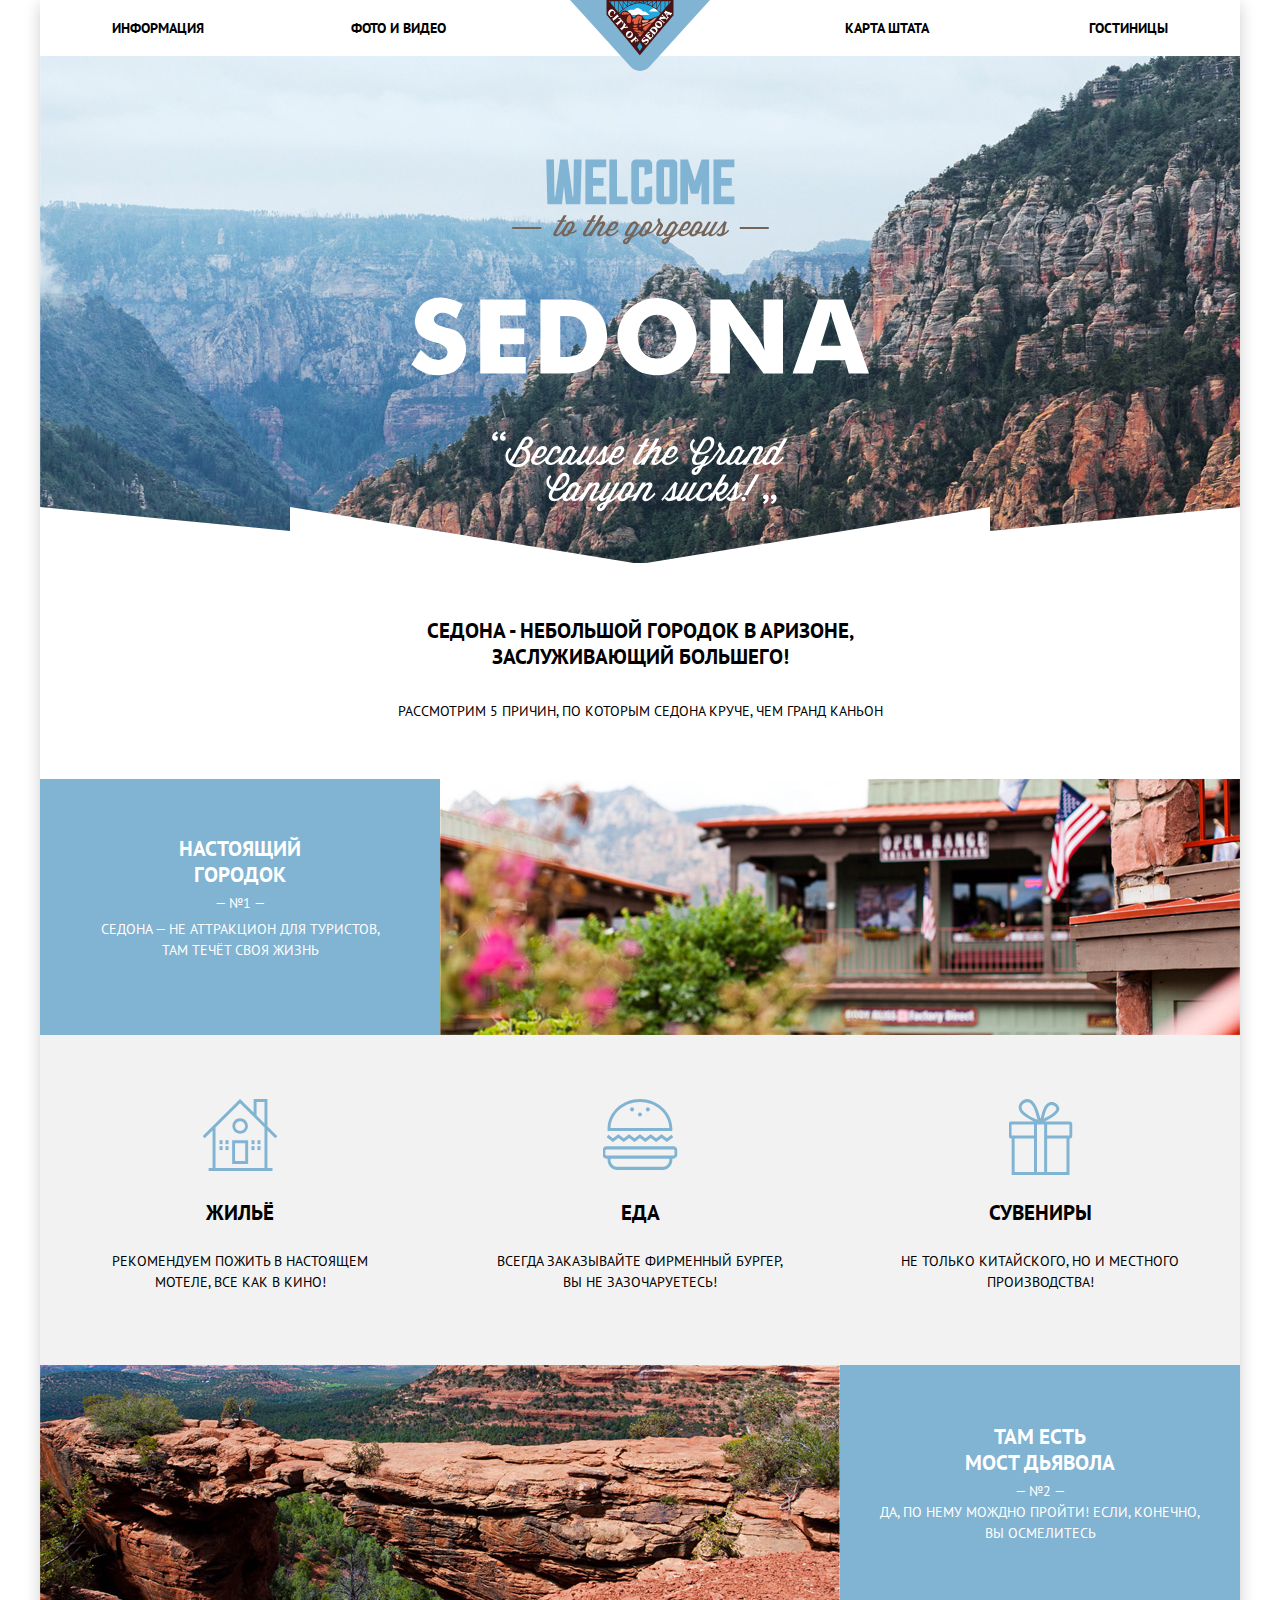
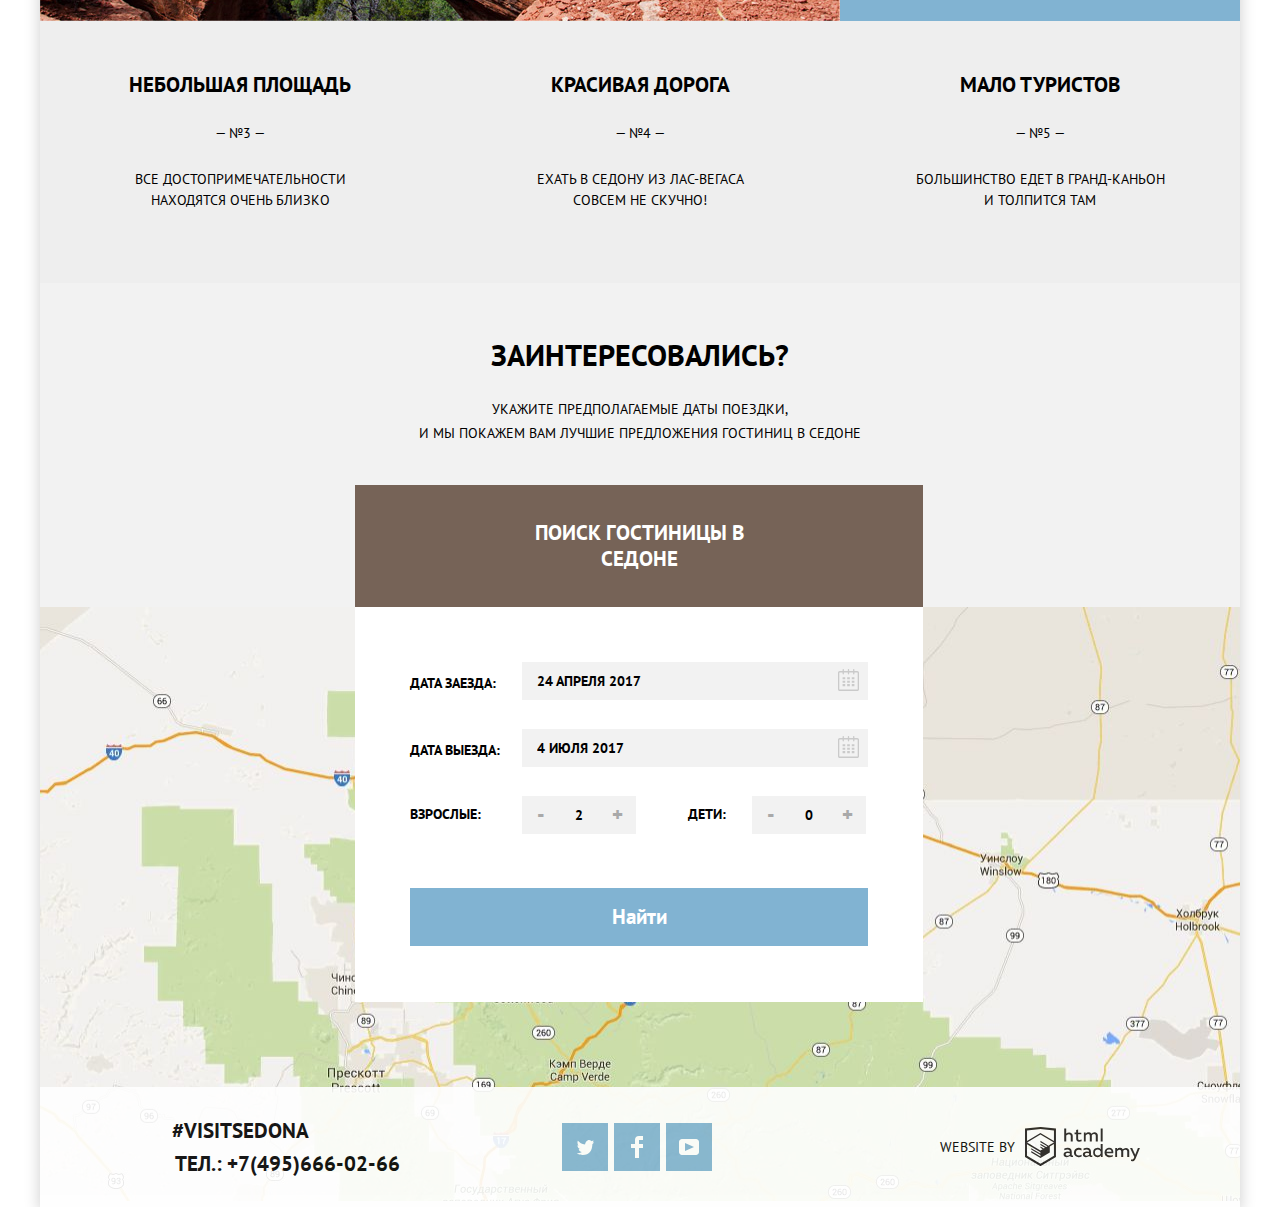
==== index.html @ adfe9fe2 "Личный проект: продолжаем оформление декоративных элементов" ====
<!DOCTYPE html>
<html lang="ru">

<head>
  <meta charset="utf-8">
  <title>HTML Academy: Седона</title>
  <link href="https://fonts.googleapis.com/css?family=PT+Sans:400,700&display=swap&subset=cyrillic" rel="stylesheet">
  <link href="css/normalize.css" rel="stylesheet">
  <link href="css/style.css" rel="stylesheet">
</head>

<body>
  <div class="container">
    <header class="main-header">
      <nav class="navigation">
        <ul class="menu">
          <li class="information"><a href="#">Информация</a></li>
          <li class="photo"><a href="#">Фото и видео</a></li>
          <li class="map left"><a href="#">Карта штата</a></li>
          <li class="hotel"><a href="catalog.html">Гостиницы</a></li>
        </ul>
      </nav>
      <a href="#"><img class="logo" src="img/logo.svg" width="140" height="71" alt="Логотип Седона">
      </a>
    </header>
    <main>
      <h1 class="visually-hidden">Бронирование жилья в Седоне</h1>
      <div class="intro">
        <img src="img/welcome.svg" width="459" height="353" alt="Welcome to Sedona">
      </div>
      <section>
        <div class="intro-text">
          <h2>Седона - небольшой городок в Аризоне, заслуживающий большего!</h2>
          <p>Рассмотрим 5 причин, по которым Седона круче, чем Гранд Каньон</p>
        </div>
        <ul class="feature">
          <li class="feature-item">
            <div class="feature-item-flex">
              <div class="advantage">
                <h3>Настоящий<br> городок</h3>

                <p>— №1 —</p>

                <p>Седона — не аттракцион для туристов, там течёт своя жизнь</p>
              </div>
              <img src="img/feature-motel.jpg" width="800" height="256" alt="Мотель в Седоне">
            </div>
            <ul class="feature">
              <li class="feature-item feature-item-housing align">
                <h3 class="housing">Жильё</h3>

                <p>Рекомендуем пожить в настоящем мотеле, все как в кино!</p>
              </li>
              <li class="feature-item feature-item-food align">
                <h3 class="food">Еда</h3>

                <p>Всегда заказывайте фирменный бургер, вы не зазочаруетесь!</p>
              </li>
              <li class="feature-item feature-item-gift align">
                <h3 class="gift">Сувениры</h3>

                <p>Не только китайского, но и местного производства!</p>
              </li>
            </ul>
          </li>
          <li class="feature-item">
            <div class="feature-item-flex">
              <img src="img/feature-bridge.jpg" width="800" height="256" alt="Мост дьявола">
              <div class="advantage">
                <h3>Там есть<br> мост дьявола</h3>

                <p>— №2 —</p>

                <p class="advantage-position">Да, по нему мождно пройти! Если, конечно, вы осмелитесь</p>
              </div>
            </div>
          </li>
          <li class="feature-item color">
            <h3>Небольшая площадь</h3>

            <p> — №3 —</p>

            <p>Все достопримечательности находятся очень близко</p>
          </li>
          <li class="feature-item color">
            <h3>Красивая дорога</h3>

            <p> — №4 —</p>

            <p>Ехать в Седону из Лас-Вегаса совсем не скучно!</p>
          </li>
          <li class="feature-item color">
            <h3>Мало туристов</h3>

            <p> — №5 —</p>

            <p>Большинство едет в Гранд-Каньон и толпится там</p>
          </li>
        </ul>
      </section>
      <section class="search">
        <h2 class="search-title">Заинтересовались?</h2>
        <p class="search-text">Укажите предполагаемые даты поездки,<br>
          и мы покажем вам лучшие предложения гостиниц в Седоне</p>
        <a class="search-button" href="#">Поиск гостиницы в Седоне</a>
        <form class="search-form" action="#" method="get">
          <p class="search-date">
            <label for="search-date-in">Дата заезда:</label>
            <input type="text" name="date-in" id="search-date-in" value="24 апреля 2017">
            <button class="calendar" type="button">
              <svg xmlns="http://www.w3.org/2000/svg" width="21" height="22" viewBox="0 0 21 22">
                <path
                  d="M19.251 2.025h-2.845V.648c0-.381-.294-.689-.656-.689-.363 0-.656.308-.656.689v1.377h-3.938V.648c0-.381-.294-.689-.655-.689-.363 0-.657.308-.657.689v1.377H5.906V.648c0-.381-.294-.689-.656-.689-.363 0-.657.308-.657.689v1.377H1.75C.784 2.025 0 2.847 0 3.862v16.302C0 21.179.784 22 1.75 22h17.501c.966 0 1.749-.821 1.749-1.836V3.862c0-1.015-.783-1.837-1.749-1.837zm.437 18.139a.448.448 0 0 1-.437.459H1.75a.45.45 0 0 1-.438-.459V3.862a.45.45 0 0 1 .438-.459h2.844v1.378c0 .381.294.689.657.689.362 0 .656-.308.656-.689V3.403h3.938v1.378c0 .381.294.689.657.689.361 0 .655-.308.655-.689V3.403h3.938v1.378c0 .381.293.689.656.689.362 0 .656-.308.656-.689V3.403h2.845c.241 0 .437.206.437.459v16.302z" />
                <path
                  d="M4.594 8.225h2.625v2.066H4.594zM4.594 11.668h2.625v2.067H4.594zM4.594 15.112h2.625v2.066H4.594zM9.188 15.112h2.625v2.066H9.188zM9.188 11.668h2.625v2.067H9.188zM9.188 8.225h2.625v2.066H9.188zM13.781 15.112h2.625v2.066h-2.625zM13.781 11.668h2.625v2.067h-2.625zM13.781 8.225h2.625v2.066h-2.625z" />
              </svg>
            </button>
          </p>
          <p class="search-date"><label for="search-date-out">Дата выезда:</label>
            <input type="text" name="date-out" id="search-date-out" value="4 июля 2017">
            <button class="calendar" type="button">
              <svg xmlns="http://www.w3.org/2000/svg" width="21" height="22" viewBox="0 0 21 22">
                <path
                  d="M19.251 2.025h-2.845V.648c0-.381-.294-.689-.656-.689-.363 0-.656.308-.656.689v1.377h-3.938V.648c0-.381-.294-.689-.655-.689-.363 0-.657.308-.657.689v1.377H5.906V.648c0-.381-.294-.689-.656-.689-.363 0-.657.308-.657.689v1.377H1.75C.784 2.025 0 2.847 0 3.862v16.302C0 21.179.784 22 1.75 22h17.501c.966 0 1.749-.821 1.749-1.836V3.862c0-1.015-.783-1.837-1.749-1.837zm.437 18.139a.448.448 0 0 1-.437.459H1.75a.45.45 0 0 1-.438-.459V3.862a.45.45 0 0 1 .438-.459h2.844v1.378c0 .381.294.689.657.689.362 0 .656-.308.656-.689V3.403h3.938v1.378c0 .381.294.689.657.689.361 0 .655-.308.655-.689V3.403h3.938v1.378c0 .381.293.689.656.689.362 0 .656-.308.656-.689V3.403h2.845c.241 0 .437.206.437.459v16.302z" />
                <path
                  d="M4.594 8.225h2.625v2.066H4.594zM4.594 11.668h2.625v2.067H4.594zM4.594 15.112h2.625v2.066H4.594zM9.188 15.112h2.625v2.066H9.188zM9.188 11.668h2.625v2.067H9.188zM9.188 8.225h2.625v2.066H9.188zM13.781 15.112h2.625v2.066h-2.625zM13.781 11.668h2.625v2.067h-2.625zM13.781 8.225h2.625v2.066h-2.625z" />
              </svg>
            </button>
          </p>
          <p class="search-people">
            <label class="adults" for="amount-adults">Взрослые:</label>
            <button class="btn" type="button"> - </button>
            <input type="text" name="amount-adults" id="amount-adults" value="2">
            <button class="btn" type="button"> + </button>
          </p>
          <p class="search-people">
            <label class="children" for="search-amount-children">Дети:</label>
            <button class="btn" type="button">-</button>
            <input type="text" name="amount-children" id="search-amount-children" value="0">
            <button class="btn" type="button">+</button>
          </p>
          <button class="button-find" type="submit">Найти</button>
        </form>
      </section>
      <img class="map" src="img/map.jpg" width="1200" height="594" alt="Седона на карте">
    </main>
    <footer class="main-footer footer-position">
      <div class="footer-container">
        <div class="contacts">
          <p>#VISITSEDONA</p>
          <a href="tel:+74956660266">Тел.: +7(495)666-02-66</a>
        </div>
        <ul class="social-cells">
          <li>
            <a class="social-button social-tw" href="#">
              <span class="visually-hidden">Twitter</span>
              <svg xmlns="http://www.w3.org/2000/svg" xmlns:xlink="http://www.w3.org/1999/xlink" width="17" height="15"
                viewBox="0 0 17 15">
                <path fill="#FFF"
                  d="M10.95.144c1.685-.496 2.984.27 3.577 1.179.673-.231 1.331-.481 2.011-.708a2.345 2.345 0 0 1-.857 1.768c.685.17 1.304-.491 1.304-.491-.169 1-1.006 1.788-1.563 2.024-.231 6.75-3.175 11.217-10.077 11.082h-.446c-.41 0-4.164-.46-4.898-1.887 2.271.196 3.893-.422 4.693-1.177-.96-.3-2.679-.477-2.979-2.95.349.106.564.228 1.19.119C1.705 8.247.374 7.53.448 5.33c.285.328 1.067.536 1.34.472C1.085 5.561-.182 2.442.894.85c1.818 1.854 3.735 3.606 7.152 3.773C8.254 2.33 9.183.793 10.95.144z" />
              </svg>
            </a>
          </li>
          <li>
            <a class="social-button social-fb" href="#">
              <span class="visually-hidden">Facebook></span>
              <svg xmlns="http://www.w3.org/2000/svg" width="12" height="22" viewBox="0 0 12 22">
                <path fill="#FFF" d="M12 4V0H8a4 4 0 0 0-4 4v4H0v4h4v10h4V12h4V8H8V4h4z" />
              </svg>
            </a>
          </li>
          <li>
            <a class="social-button social-yt" href="#">
              <span class="visually-hidden">YouTube></span>
              <svg xmlns="http://www.w3.org/2000/svg" xmlns:xlink="http://www.w3.org/1999/xlink" width="20" height="16"
                viewBox="0 0 20 16">
                <path fill="#FFF"
                  d="M17 0H3C1.35 0 0 1.35 0 3v10c0 1.65 1.35 3 3 3h14c1.65 0 3-1.35 3-3V3c0-1.65-1.35-3-3-3zM6.027 11.998V4.002L15.014 8l-8.987 3.998z" />
              </svg>
            </a>
          </li>
        </ul>
        <div class="copyright">
          <p>website by</p>
          <a class="html-academy" href="https://htmlacademy.ru/intensive/htmlcss">
            <span class="visually-hidden">HTML Academy</span>
            <svg xmlns="http://www.w3.org/2000/svg" viewBox="0 0 108.08 36.85">
              <title>HTML Academy</title>
              <path d="M44.61,26.88a2,2,0,0,0,.55-0.1v1.33a3.25,3.25,0,0,1-1.18.21,1.67,1.67,0,0,1-1.67-1,4.84,
              4.84,0,0,1-3.14,1.08c-1.51,0-2.91-.83-2.91-2.55,0-2.13,2-2.79,3.71-2.79a11.08,11.08,0,0,1,
              2.17.25v-0.3c0-1-.76-1.77-2.19-1.77a7.42,7.42,0,0,0-3,.64v-1.7a10.21,10.21,0,0,1,3.19-.55c2.36,
              0,3.81,1.12,3.81,3.65v3a0.54,0.54,0,0,0,.49.59h0.17Zm-6.44-1.13A1.35,1.35,0,0,0,39.63,
              27h0.11a3.39,3.39,0,0,0,2.41-1V24.58a9.72,9.72,0,0,0-1.81-.21c-1,0-2.16.33-2.16,
              1.38h0Zm12.36-6.11a5,5,0,0,1,2.57.64V22a4.08,4.08,0,0,0-2.3-.7,2.75,2.75,0,1,0,0,5.49,5,5,0,0,0,
              2.43-.64v1.71a6.27,6.27,0,0,1-2.76.57A4.21,4.21,0,0,1,46,24.51q0-.21,0-0.41a4.32,4.32,0,0,1,
              4.18-4.46h0.38Zm12.17,7.24a2,2,0,0,0,.55-0.1v1.33a3.25,3.25,0,0,1-1.18.21,1.67,1.67,0,0,1-1.67-1,
              4.84,4.84,0,0,1-3.14,1.08c-1.51,0-2.91-.83-2.91-2.55,0-2.13,2-2.79,3.71-2.79a11.08,11.08,0,0,1,
              2.17.25v-0.3c0-1-.76-1.77-2.19-1.77a7.42,7.42,0,0,0-3,.64v-1.7a10.21,10.21,0,0,1,3.19-.55c2.36,
              0,3.81,1.12,3.81,3.65v3a0.54,0.54,0,0,0,.49.59h0.17Zm-6.44-1.13A1.35,1.35,0,0,0,57.73,27h0.11a3.39,
              3.39,0,0,0,2.41-1V24.58a9.72,9.72,0,0,0-1.81-.21c-1.06,0-2.16.33-2.16,1.38h0ZM73,
              16V28.2H71.35V26.88a3.88,3.88,0,0,1-3.19,1.54,4.4,4.4,0,0,1,0-8.78,3.81,3.81,0,0,1,3,
              1.3V16H73Zm-4.53,5.22a2.76,2.76,0,1,0,0,5.52A2.86,2.86,0,0,0,71.15,25V23A2.91,2.91,
              0,0,0,68.49,21.27ZM79,19.64c3.31,0,4.46,2.68,3.92,5.09H76.7c0.21,1.5,1.67,2.11,3.19,
              2.11a6.11,6.11,0,0,0,2.64-.59v1.6a7.14,7.14,0,0,1-3,.57C77,28.42,74.78,27,74.78,24a4.18,
              4.18,0,0,1,4-4.39H79Zm0.09,1.54a2.28,2.28,0,0,0-2.44,2.1v0.06H81.3A2,2,0,0,0,79.13,
              21.18Zm5.73,7V19.87h1.65v1a3.81,3.81,0,0,1,2.78-1.27A2.86,2.86,0,0,1,91.89,21a4.12,
              4.12,0,0,1,2.91-1.33A3.06,3.06,0,0,1,98,23V28.2h-1.9V23.05a1.59,1.59,0,0,0-1.42-1.75H94.42a2.8,
              2.8,0,0,0-2.07,1.12V28.2h-1.9V23.05A1.59,1.59,0,0,0,89,21.31H88.8a3,3,0,0,0-2.21,
              1.29v5.63H84.86Zm21.31-8.33h1.9l-3.91,9.46c-0.9,2.17-2.09,2.86-3.35,2.86a4.76,4.76,0,0,
              1-1.1-.14V30.46a2.86,2.86,0,0,0,.85.12c0.9,0,1.58-.64,2.07-1.9l0.17-.42-4-8.4h2l2.86,
              6.29ZM38.73,1.46V6.22a3.81,3.81,0,0,1,2.7-1.14,3.25,3.25,0,0,1,3.44,3.4v5.15H43V8.72a1.81,
              1.81,0,0,0-1.61-2h-0.3a2.93,2.93,0,0,0-2.32,1.39v5.52h-1.9V1.46h1.9ZM49.94,
              2.31v3h3V6.91h-3v3.81c0,1.1.5,1.46,1.58,1.46a4.49,4.49,0,0,0,1.69-.33v1.6A6.8,
              6.8,0,0,1,51,13.8a2.55,2.55,0,0,1-2.86-2.74V6.89H46.58V5.26h1.5V2.74Zm5.4,
              11.31V5.28H57v1A3.81,3.81,0,0,1,59.77,5a2.86,2.86,0,0,1,2.6,1.33A4.12,4.12,
              0,0,1,65.28,5,3.06,3.06,0,0,1,68.44,8.4v5.21h-1.9V8.46a1.59,1.59,0,0,0-1.42-1.75H64.89a2.8,
              2.8,0,0,0-2.07,1.12v5.78h-1.9V8.46A1.59,1.59,0,0,0,59.5,6.71H59.27A3,3,0,0,0,57.06,
              8v5.63H55.34ZM71.17,1.45H73V13.6H71.17V1.45ZM14.71,0H14.55L0,1.54V28.21l14.55,
              8.66,14.55-8.66V1.54Zm12.5,27.1L14.55,34.64,1.9,27.12V16.18l12.59,7.5V25L5.86,
              19.9v1.31l8.68,5.21v1.39L5.87,22.65V24l8.68,5.21,8.75-5.24V18.31L27.2,
              16V27.12Zm0-12.53-3.48,2-1.6,1L14.51,13v1.31L21,18.23H21l-0.14.09-1,.54-5.37-3.2V17l4.24,
              2.52-1,.67-3.2-1.9v1.31l2.1,1.24L14.5,22.1,2,14.65,14.51,7.11Zm0-1.32L14.49,5.76,1.91,
              13.25v-10L14.56,1.92,27.21,3.25v10h0Z" transform="translate(0 -0.02)" fill="#231f20" />
            </svg>
          </a>
        </div>
      </div>
    </footer>
  </div>
</body>

</html>
---- css/style.css ----
body {
  margin: 0;
  padding: 0;

  font-family: "PT Sans", Arial, sans-serif;
  font-size: 14px;
  line-height: 21px;
  font-weight: 400;
  text-transform: uppercase;
  color: #000000;

}

*,
*::before,
*::after {
  box-sizing: inherit;
}

html {
  box-sizing: border-box;
}

.container {
  margin-left: auto;
  margin-right: auto;

  width: 1200px;

  background-color: #f2f2f2;
  /* background-image: url("../img/background-photo.jpg");
  background-position: top center;
  background-repeat: no-repeat;*/
  box-shadow: 0 5px 15px 0 rgba(0, 1, 1, 0.2);
}

.visually-hidden {
  position: absolute;
  width: 1px;
  height: 1px;
  margin: -1px;
  border: 0;
  padding: 0;
  clip: rect(0 0 0 0);
  overflow: hidden
}

a {
  text-decoration: none;
}

/*навигация*/
.main-header {
  position: relative;
}

.menu {
  display: flex;
  flex-wrap: wrap;
  padding-left: 72px;
  padding-right: 72px;
  margin: 0;

  width: 1200px;

  line-height: 26px;
  font-weight: 700;

  background-color: #ffffff;

  list-style: none;
}

.information a,
.photo a {
  display: block;
  padding-top: 15px;

  width: 239px;
  height: 56px;

  text-align: start;
}

.map a,
.hotel a {
  display: block;
  padding-top: 15px;

  width: 239px;
  height: 56px;

  text-align: end;
}

.left {
  margin-left: auto;
}

.logo {
  position: absolute;
  top: 0px;
  left: 50%;
  transform: translateX(-50%);

  display: block;

  width: 140px;
  height: 71px;
}

.menu a {
  color: #000000;
}

.menu a:hover,
.menu a:focus {
  color: #81b3d2;
}

.menu a:active {
  color: #000000;
  opacity: 0.3;
}

/*шапка*/
.intro {
  display: flex;
  justify-content: center;
  margin-bottom: -3px;
  padding-top: 103px;

  height: 510px;

  background:
    url(../img/intro-mask.svg) 50% 100% no-repeat,
    url(../img/background-photo.jpg) 0% 20% no-repeat;
  background-color: #5496bd;

  /*background-image: url("../img/intro-mask.svg");
  background-position: bottom;
  background-repeat: no-repeat;*/
  background-size: auto
    /*, 459px 353px*/
  ;
}

.intro-text {
  padding-left: 20px;
  padding-right: 20px;
  padding-top: 55px;
  padding-bottom: 55px;

  min-width: 216px;

  text-align: center;

  background-color: #ffffff;
}

/*текст шапки*/
h2 {
  padding-left: 340px;
  padding-right: 340px;
  margin: 0px;

  font-size: 21px;
  line-height: 26px;
  font-weight: 700;
}

.intro-text p {
  padding-left: 32px;
  padding-right: 32px;
  margin: 0px;
  margin-top: 28px;

  line-height: 26px;
}

/*преимущества*/

.feature {
  display: flex;
  flex-wrap: wrap;
  justify-content: space-between;
  margin: 0;
  padding: 0;

  width: auto;

  list-style: none;
}

.feature-item {
  position: relative;

  text-align: center;
}

.feature-item-flex {
  display: flex;
  justify-content: space-between;
  width: auto;
}

.advantage {
  display: flex;
  flex-direction: column;
  justify-content: center;
  padding-top: 46px;
  padding-bottom: 64px;
  padding-left: 20px;
  padding-right: 20px;

  width: 400px;

  color: #ffffff;

  background-color: #81b3d2;
}

.advantage p {
  padding-left: 30px;
  padding-right: 30px;
  margin: 0px;
  margin-top: 5px;
}

.feature-item h3 {
  margin: 0px;
  margin-bottom: px;

  font-size: 21px;
  font-weight: 700;
}

.align p {
  padding-right: 30px;
  padding-left: 30px;
  margin-top: 25px;
  margin-bottom: 0px;
}

p.advantage-position {
  padding-left: 20px;
  padding-right: 20px;
  margin: 0px;
}

.align {
  padding-top: 165px;
  padding-bottom: 72px;
  padding-left: 20px;
  padding-right: 20px;

  width: 400px;
}

.align::before {
  content: "";
  position: absolute;
  top: 64px;
  left: 50%;
  transform: translateX(-50%);

  display: block;
  width: 75px;
  height: 76px;

  background-repeat: no-repeat;
  background-position: center top;
  background-size: contain
}

.feature-item-housing::before {
  background-image: url("../img/icon-home.svg");
}

.feature-item-food::before {
  background-image: url("../img/icon-food.svg");
}

.feature-item-gift::before {
  background-image: url("../img/icon-gift.svg");
}

.color {
  padding-top: 51px;
  padding-bottom: 72px;
  padding-left: 20px;
  padding-right: 20px;

  min-height: 256px;
  width: 400px;

  background-color: #eeeeee;
}

.color p {
  padding-right: 50px;
  padding-left: 50px;
  margin-top: 25px;
  margin-bottom: 0px;
}


/*поиск отеля*/
.search {
  padding: 0px;
  padding-top: 55px;
  padding-left: 315px;
  padding-right: 315px;

}

h2.search-title {
  margin-bottom: 25px;
  padding: 0px;

  font-size: 30px;
  line-height: 34px;
  font-weight: 700;
  text-align: center
}

p.search-text {
  padding-right: 50px;
  padding-left: 50px;
  margin: 0px;

  line-height: 24px;
  text-align: center;
}

.search-button {
  display: block;
  padding-left: 139px;
  padding-right: 139px;
  padding-top: 35px;
  padding-bottom: 35px;
  margin-bottom: 0;
  margin-top: 40px;

  width: 568px;

  font-size: 21px;
  line-height: 26px;
  font-weight: 700;
  text-align: center;
  color: #ffffff;

  background-color: #766357;
}

.search-flex a {
  color: #ffffff;
}

.search-button:hover,
.search-button:focus {
  color: #ffffff;

  background-color: #604e43;
}

.search-button:active {
  color: #857871;

  background-color: #503e33;
}

/*форма поиска отелей*/

.search {
  position: relative;
}

.search-form {
  position: absolute;
  padding: 55px;

  width: 568px;
  min-height: 395px;

  font-size: 14px;
  line-height: 26px;
  font-weight: 700;

  background-color: #ffffff;
}

.search-form input {
  font-size: 14px;
  line-height: 26;
  font-weight: 700;
  text-transform: uppercase;
}

.search-date {
  position: relative;
  display: flex;
  justify-content: space-between;
  align-items: center;
  margin: 0px;
}

.search-date label {
  padding-bottom: 25px;
}

.search-date input {
  margin: 0;
  margin-bottom: 29px;
  margin-left: 20px;
  padding-left: 15px;

  width: 346px;
  height: 38px;

  background-color: #f2f2f2;
  border: none;

  outline: none;
}

.search-date input:hover {
  background-color: #ebebeb
}

.search-date input:focus {
  background-color: #ffffff;
  box-shadow: inset 0 0 0 2px #e5e5e5;
  outline: 0
}

.search-date .calendar {
  position: absolute;
  top: 27%;
  right: 9px;
  transform: translateY(-50%);
  padding: 0;

  font-size: 0;
  fill: #cacaca;

  background: 0 0;
  border: none;
}

.calendar:focus path,
.calendar:hover path {
  fill: #000000
}

.calendar:active path {
  fill: #81b3d2
}

.calendar:active,
.calendar:focus {
  outline: 0
}

.search-people {
  display: inline-flex;
  justify-content: space-around;
  margin: 0px;
}

.search-people label {
  padding-top: 5px;
}

.search-people input {
  margin: 0;
  margin-left: auto;

  width: 38px;
  height: 38px;

  text-align: center;

  background-color: #f2f2f2;
  border: none;

  outline: none;
}

.search-people .adults {
  padding-right: 41px;
}

.search-people .children {
  margin-right: 26px;
  margin-left: 48px
}

.btn {
  padding: 0px;

  width: 38px;
  height: 38px;

  font-size: 21px;
  line-height: 26px;
  font-weight: 700;

  color: #a9a9a9;
  background-color: #f2f2f2;
  border: none;
}

.btn:hover,
.btn:focus {
  color: #000000;
}

.btn:active {
  color: #81b3d2;
}

.button-find {
  margin-top: 54px;

  width: 458px;
  height: 58px;

  font-size: 21px;
  line-height: 26px;
  font-weight: 700;
  color: #ffffff;

  background-color: #81b3d2;
  border: none;
}

.button-find:hover,
.button-find:focus {
  background-color: #669ec0;
}

.button-find:active {
  color: #88b6d1;
  background-color: #5496bd;
}

/*футер*/
.main-footer {
  background-color: #ffffff;
  opacity: 0.9;
}

.footer-position {
  margin-top: -120px;
}

.footer-container {
  display: flex;
  justify-content: space-between;
  align-items: center;

  width: auto;
  height: 120px;
}

.contacts a {
  color: #000000;
}

.contacts {
  width: 400px;

  font-size: 21px;
  line-height: 26px;
  font-weight: 700;
  text-align: center;

}

.contacts p {
  margin: 0;
  margin-bottom: 7px;
}

.contacts a {
  padding-left: 95px;
}


.social-cells {
  display: inline-flex;
  flex-wrap: wrap;
  justify-content: center;
  margin: 0 auto;
  padding: 0;

  width: 400px;

  list-style: none;
}

.social-cells li {
  margin-right: 6px;
}

.social-button li:last-child {
  margin-right: 0px;
}

.social-button {
  display: flex;
  align-items: center;
  justify-content: center;

  width: 46px;
  height: 48px;

  background-color: #81b3d2;
}

.social-button:hover,
.social-button:focus {
  background-color: #669ec0;
}

.social-button:active {
  fill: #5496bd;
  background-color: #5496bd;
  fill-opacity: 0.3;
}

.social-button:active path {
  fill-opacity: 0.3;
}

.copyright {
  display: inline-flex;
  justify-content: center;
  align-items: center;

  width: 400px;
}

.copyright p {
  padding-right: 10px;
}

.html-academy {
  display: block;
  width: 115px;
  height: 41px;
}

.html-academy:hover path,
.html-academy:focus path {
  fill: #81b3d2;
}

.html-academy:active path {
  opacity: 0.3;
}


/*внутренняя страница*/
.activ-page a {
  color: #766357;
}

.inner-page {
  background-image: url("../img/background-filter.jpg");
  background-position: 25%;
  background-color: #5496bd;
}

/*фильтры*/
.filter fieldset {
  padding: 0px;
  margin: 0px;

  color: #ffffff;

  border: none;
}

.filter ul {
  margin: 0;
  padding: 0;

  list-style: none;
}

.filter {
  display: flex;
  align-items: center;
  padding-right: 72px;
  padding-left: 72px;

  width: 100%;
  min-height: 217px;
}

.filter .filter-price {
  margin-left: auto;
}

.filter .type-of-house {
  margin-left: 130px;
}

.infra legend,
.type-of-house legend {
  margin-bottom: 26px;

  font-size: 16px;
  line-height: 21px;
  font-weight: 700;
}

.filter-option {
  padding-left: 45px;
}

.filter-option:not(:last-child) {
  margin-bottom: 21px;
}

.filter-option label {
  position: relative;

  user-select: none;
}

.filter-input-checkbox + label::before {
  content: "";
  position: absolute;
  top: 0px;
  left: -38px;

  width: 27px;
  height: 23px;

  background-image: url("../img/checkbox-off.svg");
  background-repeat: no-repeat;
  background-position: 0 0;
}

.filter-input-checkbox:checked + label::before {
  content: "";
  position: absolute;
  top: 0px;
  left: -38px;

  width: 27px;
  height: 23px;

  background-image: url("../img/checkbox-on.svg");
  background-repeat: no-repeat;
  background-position: 0 0;
}

.filter-input-checkbox:disabled + label::before {
  content: "";
  position: absolute;
  top: 0px;
  left: -38px;

  width: 27px;
  height: 23px;

  background-image: url("../img/checkbox-disabled.svg");
  background-repeat: no-repeat;
  background-position: 0 0;
}

.filter-price {
  width: 310px;
}

.filter-price legend {
  margin-bottom: 15px;

  font-size: 16px;
  line-height: 21px;
  font-weight: 700;
}

.range-number {
  position: relative;
  margin: 0px;

  height: 36px;

  font-size: 0;

  border: 2px solid #ffffff;
  border-radius: 2px;
}

.range-number label {
  display: inline-block;

  font-size: 14px;
  line-height: 30px;
  vertical-align: top;

  cursor: pointer;
}

.range-number .min-price,
.range-number .max-price {
  padding-left: 65px;
}

.range-number input {
  width: 50px;
  margin: 0;

  color: inherit;
  font: inherit;

  background: none;
  border: none;
}

.range-number::after {
  content: "";
  position: absolute;
  top: 50%;
  left: 50%;

  width: 2px;
  height: 22px;

  background: #ffffff;
  transform: translate(-50%, -50%);
}

.range-slider-track {
  position: relative;
  margin-top: 21px;

  height: 3px;

  background-color: rgba(255, 255, 255, .3);
}

.range-slider-track .bar {
  width: 80%;
  height: 2px;
  background-color: #ffffff;
}

.range-slider-pin {
  position: absolute;
  top: -9px;

  width: 20px;
  height: 20px;

  background: #ababab;
  border: 8px solid #ffffff;
  border-radius: 50%;

  cursor: pointer;
}

.range-slider-pin-min {
  left: 0
}

.range-slider-pin-max {
  left: 80%
}

.range-slider-pin:hover {
  background: #1c4f80;
}

.filter-button {
  display: block;
  padding: 0px;
  margin-top: 29px;
  margin-left: auto;
  margin-right: auto;

  width: 133px;
  height: 32px;

  text-align: center;
  text-transform: uppercase;
  color: #ffffff;

  border: 2px solid #ffffff;
  border-radius: 3px;
  background-color: transparent;
}

.filter-button:hover,
.filter-button:focus {
  color: #000000;

  background-color: #ffffff;
}

/*результаты фильтра*/
.resalts {
  background-color: #ffffff;
}

.sorting {
  text-transform: none;
}

.sorting ul {
  margin: 0;
  padding: 0;

  list-style: none;
}

.sorting {
  display: flex;
  align-items: center;
  padding-left: 72px;
  padding-right: 72px;
  border: 1px solid #e5e5e5;

  width: 100%;
  min-height: 86px;
}

.sorting-list-type {
  display: flex;

  /* width: 249px;*/
  padding-right: 11px;
}

.sorting .sorting-list-rating {
  display: flex;
  margin-left: auto;
}

.sorting-list-type a {
  display: block;

  color: #000000;
  opacity: 0.3;

  border-bottom: 1px dashed #81b3d2;
}

.sorting p:nth-child(1) {
  font-size: 21px;
  line-height: 26px;
  font-weight: 700;
  text-transform: uppercase;
}

.sorting p:nth-child(2) {
  padding-left: 51px;

  font-size: 12px;
  line-height: 18px;

}

a.sorting-type {
  margin-right: 34px;
}

a.sorting-activ {
  margin-left: 39px;
  margin-right: 34px;

  color: #81b3d2;
  opacity: 1;

  border: none;
}

.sorting-list-type a:hover,
.sorting-list-type a:focus {
  color: #81b3d2;
  opacity: 1;

  border-bottom: 1px dashed #81b3d2;
}

.sorting-list-type a:active {
  color: #000000;
  opacity: 1;

  border: none;
}

.rating-button {
  display: block;

  width: 25px;
  height: 15px;
}

.rating-button path {
  fill: #cacaca;
}

.rating-button:hover path,
.rating-button:focus path {
  fill: #231f20;
}

.rating-button:active path {
  fill: #81b3d2;
}

.rating-button-current path {
  fill: #81b3d2;
}

/*список отелей*/
.found-list {
  margin: 0;
  padding: 0;

  list-style: none;
}

.found-item p {
  margin: 0;
}

h3 {
  margin: 0;

  font-size: 21px;
  line-height: 26px;
  font-weight: 700;
}

.found-item {
  display: flex;
  justify-content: space-between;
  align-items: center;
  padding-right: 72px;

  width: auto;
  min-height: 151px;

  border: 1px solid #e5e5e5;
}

.found-item-hotel {
  display: flex;
  justify-content: start;
  align-items: center;
  padding-left: 72px;

  width: 600px;
}

.found-item-hotel img {
  display: block;
}

.discription {
  display: flex;
  align-items: stretch;
  flex-wrap: wrap;
  margin-left: 30px;

  width: 259px;
}

.discription-class {
  display: flex;

  width: 100%;
}

.discription-class p:nth-child(1) {
  margin-right: 6px;

  width: 110px;
}

.discription-class p:nth-child(2) {
  width: 142px;
}

.discription-class p {
  padding-top: 6px;
}

.found-list h3 a {
  color: #000000;
}

.hotel:hover,
.hotel:focus {
  color: #81b3d2;
}

.hotel:active {
  color: #000000;
  opacity: 0.3;
}

.details {
  display: block;

  padding-left: 16px;
  padding-right: 16px;
  padding-top: 5px;
  padding-bottom: 5px;
  margin-right: 6px;
  margin-top: 8px;

  font-weight: 700;
  color: #ffffff;

  background-color: #81b3d2;
}

.details:hover,
.detail:focus {
  color: #ffffff;

  background-color: #669ec0;
}

.details:active {
  color: #94b9d2;

  background-color: #5496bd;
}

.booking {
  display: block;

  padding-left: 16px;
  padding-right: 16px;
  padding-top: 5px;
  padding-bottom: 5px;
  margin-top: 8px;

  font-weight: 700;
  color: #ffffff;

  background-color: #766357;
}

.booking:hover,
.booking:focus {
  color: #ffffff;
  background-color: #604e43;
}

.booking:active {
  color: #928a85;

  background-color: #503e33;
}

p.stars {
  display: flex;
  justify-content: flex-end;
  margin-right: 0px;
  margin-left: auto;

  height: 17px;

  background-repeat: space;
  background-position: right;
}

p.stars-four {
  width: 89px;
  background-image: url("../img/star.svg");
}

p.stars-three {
  width: 65px;
  background-image: url("../img/star.svg");
}

p.stars-two {
  width: 42px;
  background-image: url("../img/star.svg");
}

p.rating {
  padding-left: 16px;
  padding-right: 16px;
  padding-top: 5px;
  padding-bottom: 5px;
  margin-left: 0px;
  margin-top: 40px;

  background-color: #666666;
  opacity: 0.3;
}
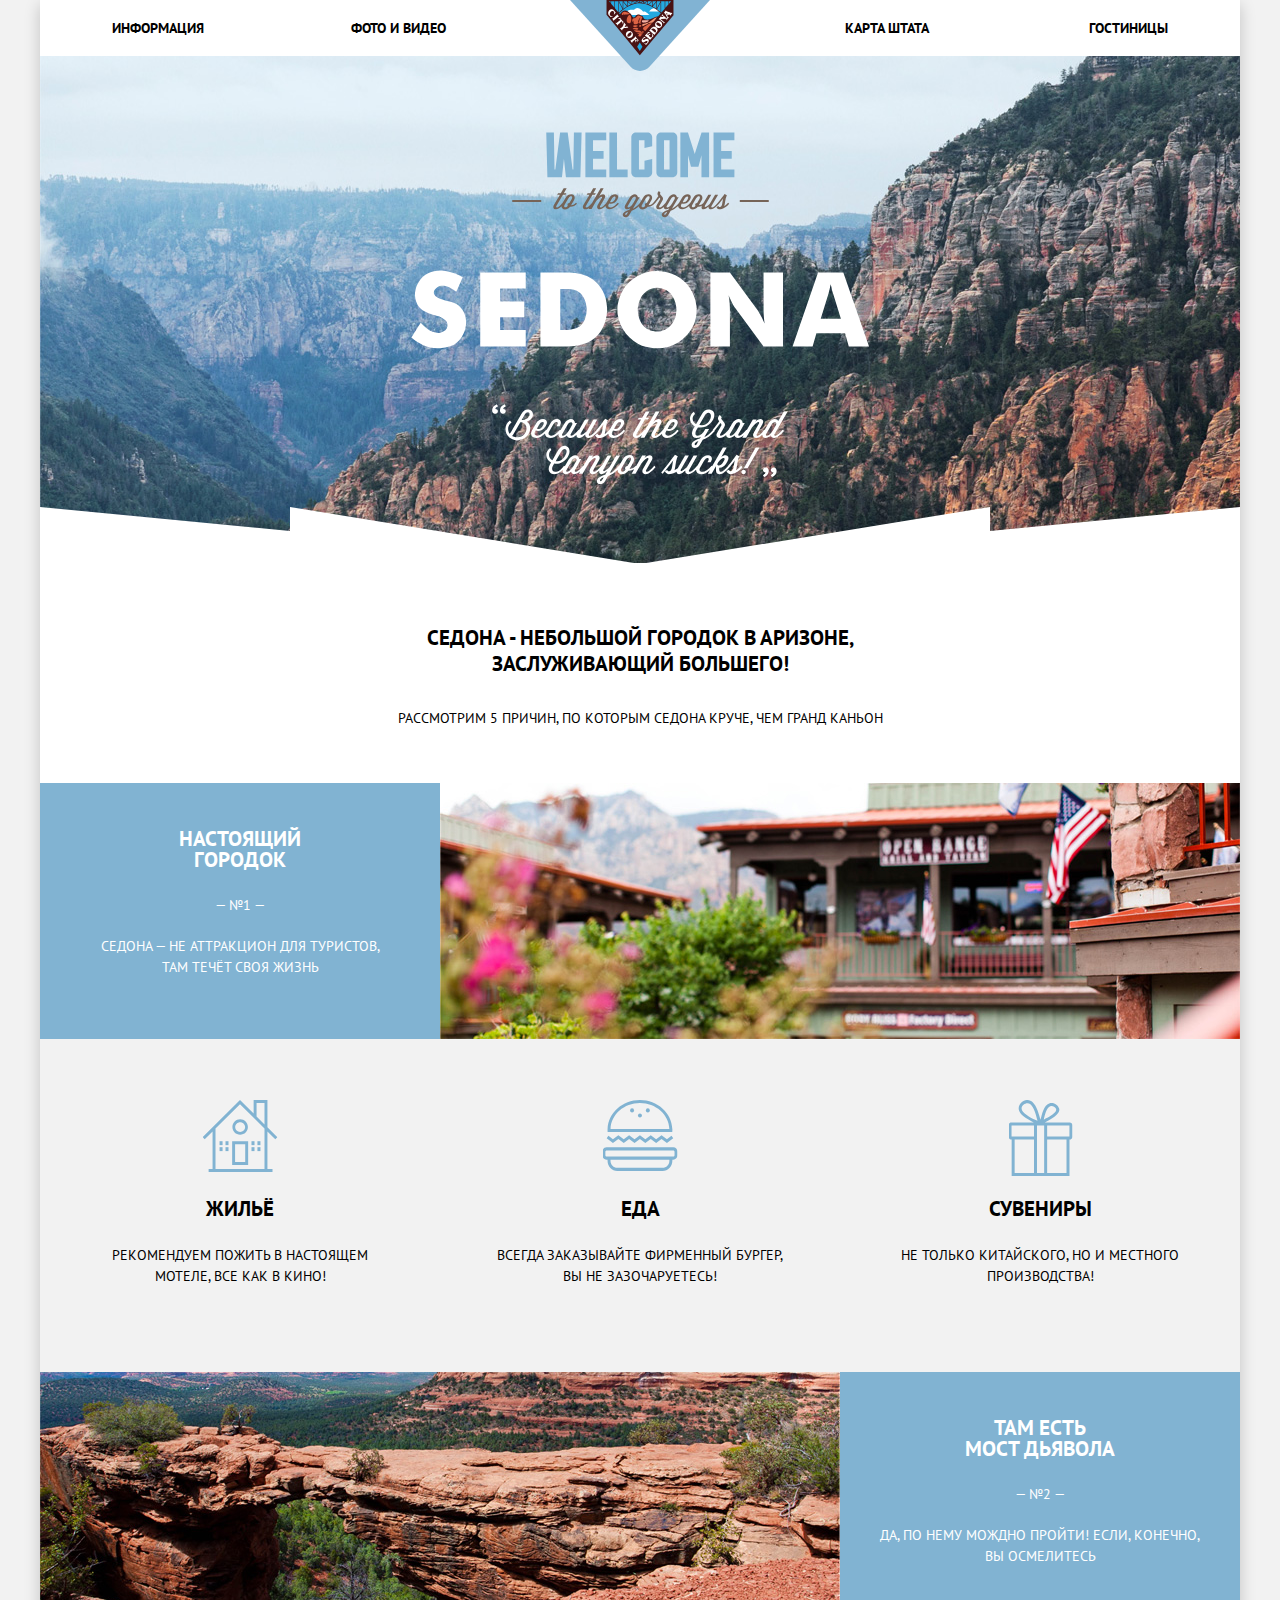
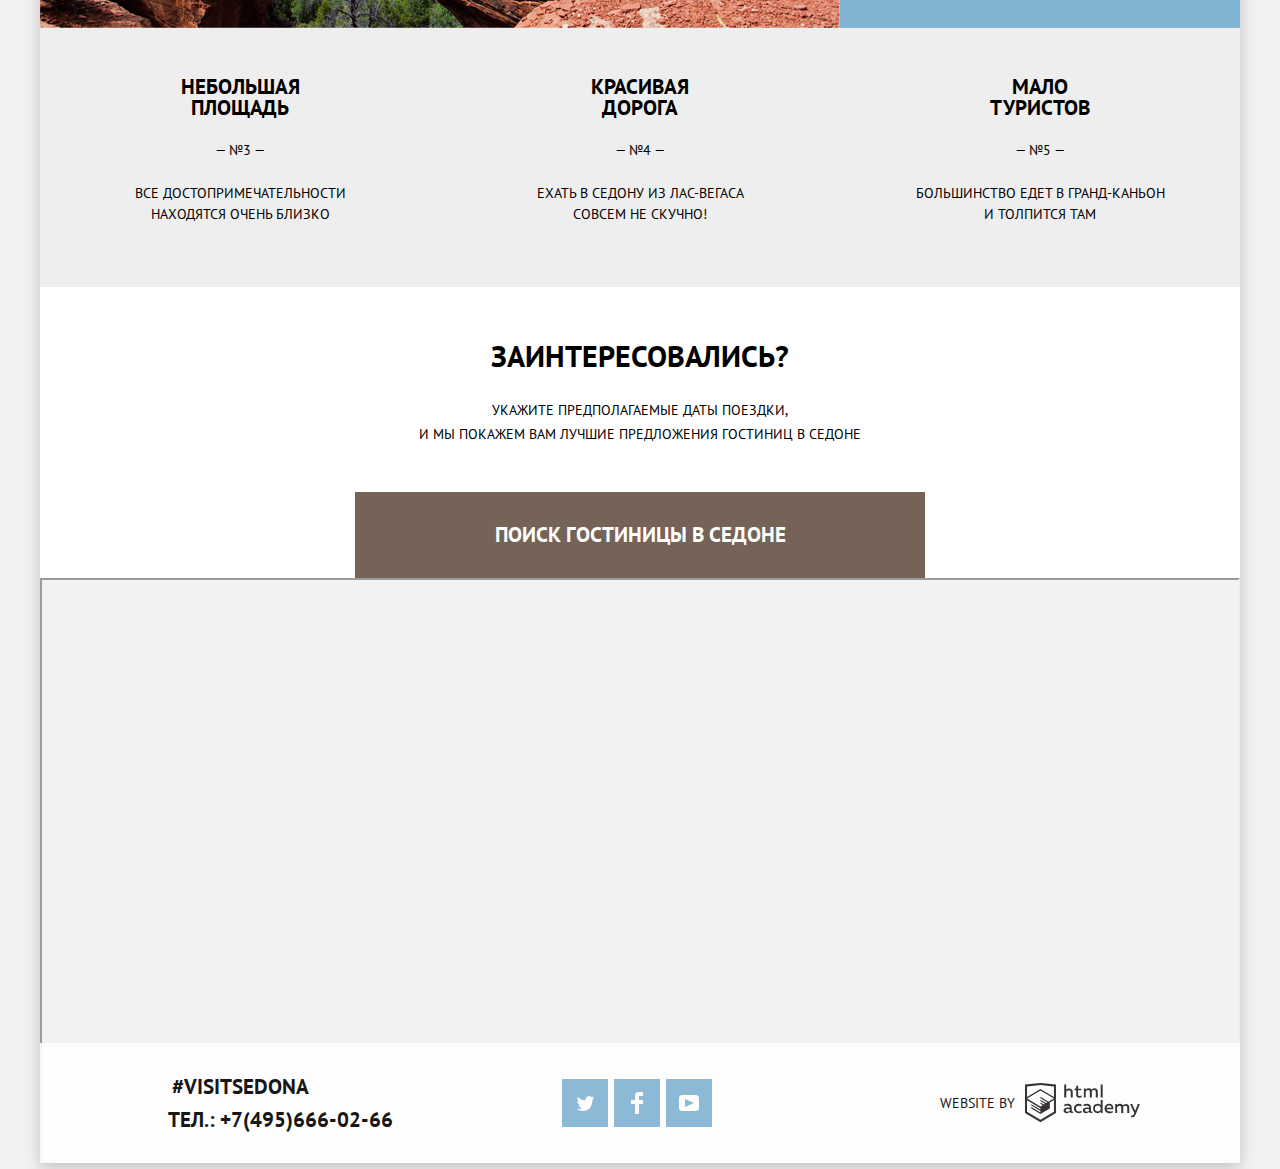
==== commit 47430e60: "Личный проект: завершаем вёрстку" ====
--- a/index.html
+++ b/index.html
@@ -14,10 +14,10 @@
     <header class="main-header">
       <nav class="navigation">
         <ul class="menu">
-          <li class="information"><a href="#">Информация</a></li>
-          <li class="photo"><a href="#">Фото и видео</a></li>
-          <li class="map left"><a href="#">Карта штата</a></li>
-          <li class="hotel"><a href="catalog.html">Гостиницы</a></li>
+          <li class="menu-item information"><a href="#">Информация</a></li>
+          <li class="menu-item photo"><a href="#">Фото и видео</a></li>
+          <li class="menu-item left map"><a href="#">Карта штата</a></li>
+          <li class="menu-item hotels"><a href="catalog.html">Гостиницы</a></li>
         </ul>
       </nav>
       <a href="#"><img class="logo" src="img/logo.svg" width="140" height="71" alt="Логотип Седона">
@@ -76,21 +76,21 @@
             </div>
           </li>
           <li class="feature-item color">
-            <h3>Небольшая площадь</h3>
+            <h3>Небольшая<br>площадь</h3>
 
             <p> — №3 —</p>
 
             <p>Все достопримечательности находятся очень близко</p>
           </li>
           <li class="feature-item color">
-            <h3>Красивая дорога</h3>
+            <h3>Красивая<br>дорога</h3>
 
             <p> — №4 —</p>
 
             <p>Ехать в Седону из Лас-Вегаса совсем не скучно!</p>
           </li>
           <li class="feature-item color">
-            <h3>Мало туристов</h3>
+            <h3>Мало<br>туристов</h3>
 
             <p> — №5 —</p>
 
@@ -142,7 +142,10 @@
           <button class="button-find" type="submit">Найти</button>
         </form>
       </section>
-      <img class="map" src="img/map.jpg" width="1200" height="594" alt="Седона на карте">
+      <iframe height="585" width="1200"
+          src="https://www.google.com/maps/embed/v1/search?q=Sedona%2C%20AZ%2C%20United%20States&key=AIzaSyCro3tHChMiGSgzL_9c4i_nZrinIxPum5o&zoom=9&center=34.869854,-111.761137"
+          allowfullscreen>
+        </iframe>
     </main>
     <footer class="main-footer footer-position">
       <div class="footer-container">
--- a/css/style.css
+++ b/css/style.css
@@ -9,6 +9,7 @@
   text-transform: uppercase;
   color: #000000;
 
+  background-color: #f2f2f2
 }
 
 *,
@@ -28,9 +29,6 @@
   width: 1200px;
 
   background-color: #f2f2f2;
-  /* background-image: url("../img/background-photo.jpg");
-  background-position: top center;
-  background-repeat: no-repeat;*/
   box-shadow: 0 5px 15px 0 rgba(0, 1, 1, 0.2);
 }
 
@@ -71,26 +69,21 @@
   list-style: none;
 }
 
-.information a,
-.photo a {
-  display: block;
+.menu-item {
   padding-top: 15px;
 
   width: 239px;
   height: 56px;
-
-  text-align: start;
-}
-
-.map a,
-.hotel a {
-  display: block;
-  padding-top: 15px;
-
-  width: 239px;
-  height: 56px;
-
-  text-align: end;
+}
+
+.information,
+.photo {
+  text-align: left;
+}
+
+.map,
+.hotels {
+  text-align: right;
 }
 
 .left {
@@ -128,28 +121,22 @@
   display: flex;
   justify-content: center;
   margin-bottom: -3px;
-  padding-top: 103px;
+  padding-top: 76px;
 
   height: 510px;
 
   background:
     url(../img/intro-mask.svg) 50% 100% no-repeat,
-    url(../img/background-photo.jpg) 0% 20% no-repeat;
+    url(../img/background-photo.jpg) 0% 29% no-repeat;
   background-color: #5496bd;
-
-  /*background-image: url("../img/intro-mask.svg");
-  background-position: bottom;
-  background-repeat: no-repeat;*/
-  background-size: auto
-    /*, 459px 353px*/
-  ;
+  background-size: auto;
 }
 
 .intro-text {
   padding-left: 20px;
   padding-right: 20px;
-  padding-top: 55px;
-  padding-bottom: 55px;
+  padding-top: 62px;
+  padding-bottom: 52px;
 
   min-width: 216px;
 
@@ -176,6 +163,8 @@
   margin-top: 28px;
 
   line-height: 26px;
+
+  background-color: #ffffff;
 }
 
 /*преимущества*/
@@ -208,8 +197,8 @@
   display: flex;
   flex-direction: column;
   justify-content: center;
-  padding-top: 46px;
-  padding-bottom: 64px;
+  padding-top: 32px;
+  padding-bottom: 49px;
   padding-left: 20px;
   padding-right: 20px;
 
@@ -223,22 +212,25 @@
 .advantage p {
   padding-left: 30px;
   padding-right: 30px;
+  padding-top: 20px;
+  padding-bottom: 0px;
   margin: 0px;
-  margin-top: 5px;
+
 }
 
 .feature-item h3 {
   margin: 0px;
-  margin-bottom: px;
+  margin-bottom: 5px;
 
   font-size: 21px;
+  line-height: 21px;
   font-weight: 700;
 }
 
 .align p {
   padding-right: 30px;
   padding-left: 30px;
-  margin-top: 25px;
+  margin-top: 26px;
   margin-bottom: 0px;
 }
 
@@ -249,8 +241,8 @@
 }
 
 .align {
-  padding-top: 165px;
-  padding-bottom: 72px;
+  padding-top: 159px;
+  padding-bottom: 85px;
   padding-left: 20px;
   padding-right: 20px;
 
@@ -260,7 +252,7 @@
 .align::before {
   content: "";
   position: absolute;
-  top: 64px;
+  top: 61px;
   left: 50%;
   transform: translateX(-50%);
 
@@ -286,8 +278,8 @@
 }
 
 .color {
-  padding-top: 51px;
-  padding-bottom: 72px;
+  padding-top: 48px;
+  padding-bottom: 62px;
   padding-left: 20px;
   padding-right: 20px;
 
@@ -300,17 +292,21 @@
 .color p {
   padding-right: 50px;
   padding-left: 50px;
-  margin-top: 25px;
+  margin-top: 22px;
   margin-bottom: 0px;
 }
 
 
 /*поиск отеля*/
 .search {
+  position: relative;
+
   padding: 0px;
-  padding-top: 55px;
+  padding-top: 52px;
   padding-left: 315px;
   padding-right: 315px;
+
+  background-color: #ffffff;
 
 }
 
@@ -335,14 +331,12 @@
 
 .search-button {
   display: block;
-  padding-left: 139px;
-  padding-right: 139px;
-  padding-top: 35px;
-  padding-bottom: 35px;
+  padding-top: 30px;
+  padding-bottom: 30px;
   margin-bottom: 0;
-  margin-top: 40px;
-
-  width: 568px;
+  margin-top: 46px;
+
+  width: 570px;
 
   font-size: 21px;
   line-height: 26px;
@@ -372,11 +366,8 @@
 
 /*форма поиска отелей*/
 
-.search {
-  position: relative;
-}
-
 .search-form {
+  display: none;
   position: absolute;
   padding: 55px;
 
@@ -412,7 +403,7 @@
 .search-date input {
   margin: 0;
   margin-bottom: 29px;
-  margin-left: 20px;
+  margin-left: 17px;
   padding-left: 15px;
 
   width: 346px;
@@ -469,7 +460,7 @@
 }
 
 .search-people label {
-  padding-top: 5px;
+  padding-top: 9px;
 }
 
 .search-people input {
@@ -521,9 +512,10 @@
 }
 
 .button-find {
-  margin-top: 54px;
-
-  width: 458px;
+  margin-top: 56px;
+  padding: 0px;
+
+  width: 457px;
   height: 58px;
 
   font-size: 21px;
@@ -552,7 +544,7 @@
 }
 
 .footer-position {
-  margin-top: -120px;
+  margin-top: -126px;
 }
 
 .footer-container {
@@ -584,7 +576,7 @@
 }
 
 .contacts a {
-  padding-left: 95px;
+  padding-left: 80px;
 }
 
 
@@ -685,6 +677,7 @@
 
 .filter ul {
   margin: 0;
+  margin-top: 20px;
   padding: 0;
 
   list-style: none;
@@ -705,13 +698,11 @@
 }
 
 .filter .type-of-house {
-  margin-left: 130px;
+  margin-left: 127px;
 }
 
 .infra legend,
 .type-of-house legend {
-  margin-bottom: 26px;
-
   font-size: 16px;
   line-height: 21px;
   font-weight: 700;
@@ -722,16 +713,17 @@
 }
 
 .filter-option:not(:last-child) {
-  margin-bottom: 21px;
+  margin-bottom: 26px;
 }
 
 .filter-option label {
   position: relative;
+  margin-left: -8px;
 
   user-select: none;
 }
 
-.filter-input-checkbox + label::before {
+.filter-input-checkbox+label::before {
   content: "";
   position: absolute;
   top: 0px;
@@ -745,7 +737,7 @@
   background-position: 0 0;
 }
 
-.filter-input-checkbox:checked + label::before {
+.filter-input-checkbox:checked+label::before {
   content: "";
   position: absolute;
   top: 0px;
@@ -759,7 +751,7 @@
   background-position: 0 0;
 }
 
-.filter-input-checkbox:disabled + label::before {
+.filter-input-checkbox:disabled+label::before {
   content: "";
   position: absolute;
   top: 0px;
@@ -773,12 +765,8 @@
   background-position: 0 0;
 }
 
-.filter-price {
-  width: 310px;
-}
-
 .filter-price legend {
-  margin-bottom: 15px;
+  margin-bottom: 7px;
 
   font-size: 16px;
   line-height: 21px;
@@ -789,6 +777,7 @@
   position: relative;
   margin: 0px;
 
+  width: 320px;
   height: 36px;
 
   font-size: 0;
@@ -799,9 +788,10 @@
 
 .range-number label {
   display: inline-block;
+  padding-top: 3px;
 
   font-size: 14px;
-  line-height: 30px;
+  line-height: 28px;
   vertical-align: top;
 
   cursor: pointer;
@@ -809,7 +799,7 @@
 
 .range-number .min-price,
 .range-number .max-price {
-  padding-left: 65px;
+  padding-left: 70px;
 }
 
 .range-number input {
@@ -880,12 +870,12 @@
 .filter-button {
   display: block;
   padding: 0px;
-  margin-top: 29px;
-  margin-left: auto;
+  margin-top: 34px;
+  margin-left: 87px;
   margin-right: auto;
 
-  width: 133px;
-  height: 32px;
+  width: 137px;
+  height: 36px;
 
   text-align: center;
   text-transform: uppercase;
@@ -906,10 +896,6 @@
 /*результаты фильтра*/
 .resalts {
   background-color: #ffffff;
-}
-
-.sorting {
-  text-transform: none;
 }
 
 .sorting ul {
@@ -927,14 +913,18 @@
   border: 1px solid #e5e5e5;
 
   width: 100%;
-  min-height: 86px;
+  min-height: 88px;
+
+  text-transform: none;
 }
 
 .sorting-list-type {
   display: flex;
-
-  /* width: 249px;*/
   padding-right: 11px;
+
+  font-size: 12px;
+  line-height: 18px;
+  text-transform: uppercase;
 }
 
 .sorting .sorting-list-rating {
@@ -959,11 +949,11 @@
 }
 
 .sorting p:nth-child(2) {
-  padding-left: 51px;
+  padding-left: 45px;
 
   font-size: 12px;
   line-height: 18px;
-
+  text-transform: uppercase;
 }
 
 a.sorting-type {
@@ -1071,6 +1061,7 @@
   margin-left: 30px;
 
   width: 259px;
+  min-height: 100px;
 }
 
 .discription-class {
@@ -1090,7 +1081,7 @@
 }
 
 .discription-class p {
-  padding-top: 6px;
+  /*padding-top: 13px;*/
 }
 
 .found-list h3 a {
@@ -1112,10 +1103,12 @@
 
   padding-left: 16px;
   padding-right: 16px;
-  padding-top: 5px;
-  padding-bottom: 5px;
+  padding-top: 4px;
+  padding-bottom: 4px;
   margin-right: 6px;
-  margin-top: 8px;
+  margin-top: 10px;
+
+  height: 28px;
 
   font-weight: 700;
   color: #ffffff;
@@ -1139,11 +1132,13 @@
 .booking {
   display: block;
 
-  padding-left: 16px;
-  padding-right: 16px;
-  padding-top: 5px;
-  padding-bottom: 5px;
-  margin-top: 8px;
+  padding-left: 17px;
+  padding-right: 17px;
+  padding-top: 4px;
+  padding-bottom: 4px;
+  margin-top: 10px;
+
+  height: 28px;
 
   font-weight: 700;
   color: #ffffff;
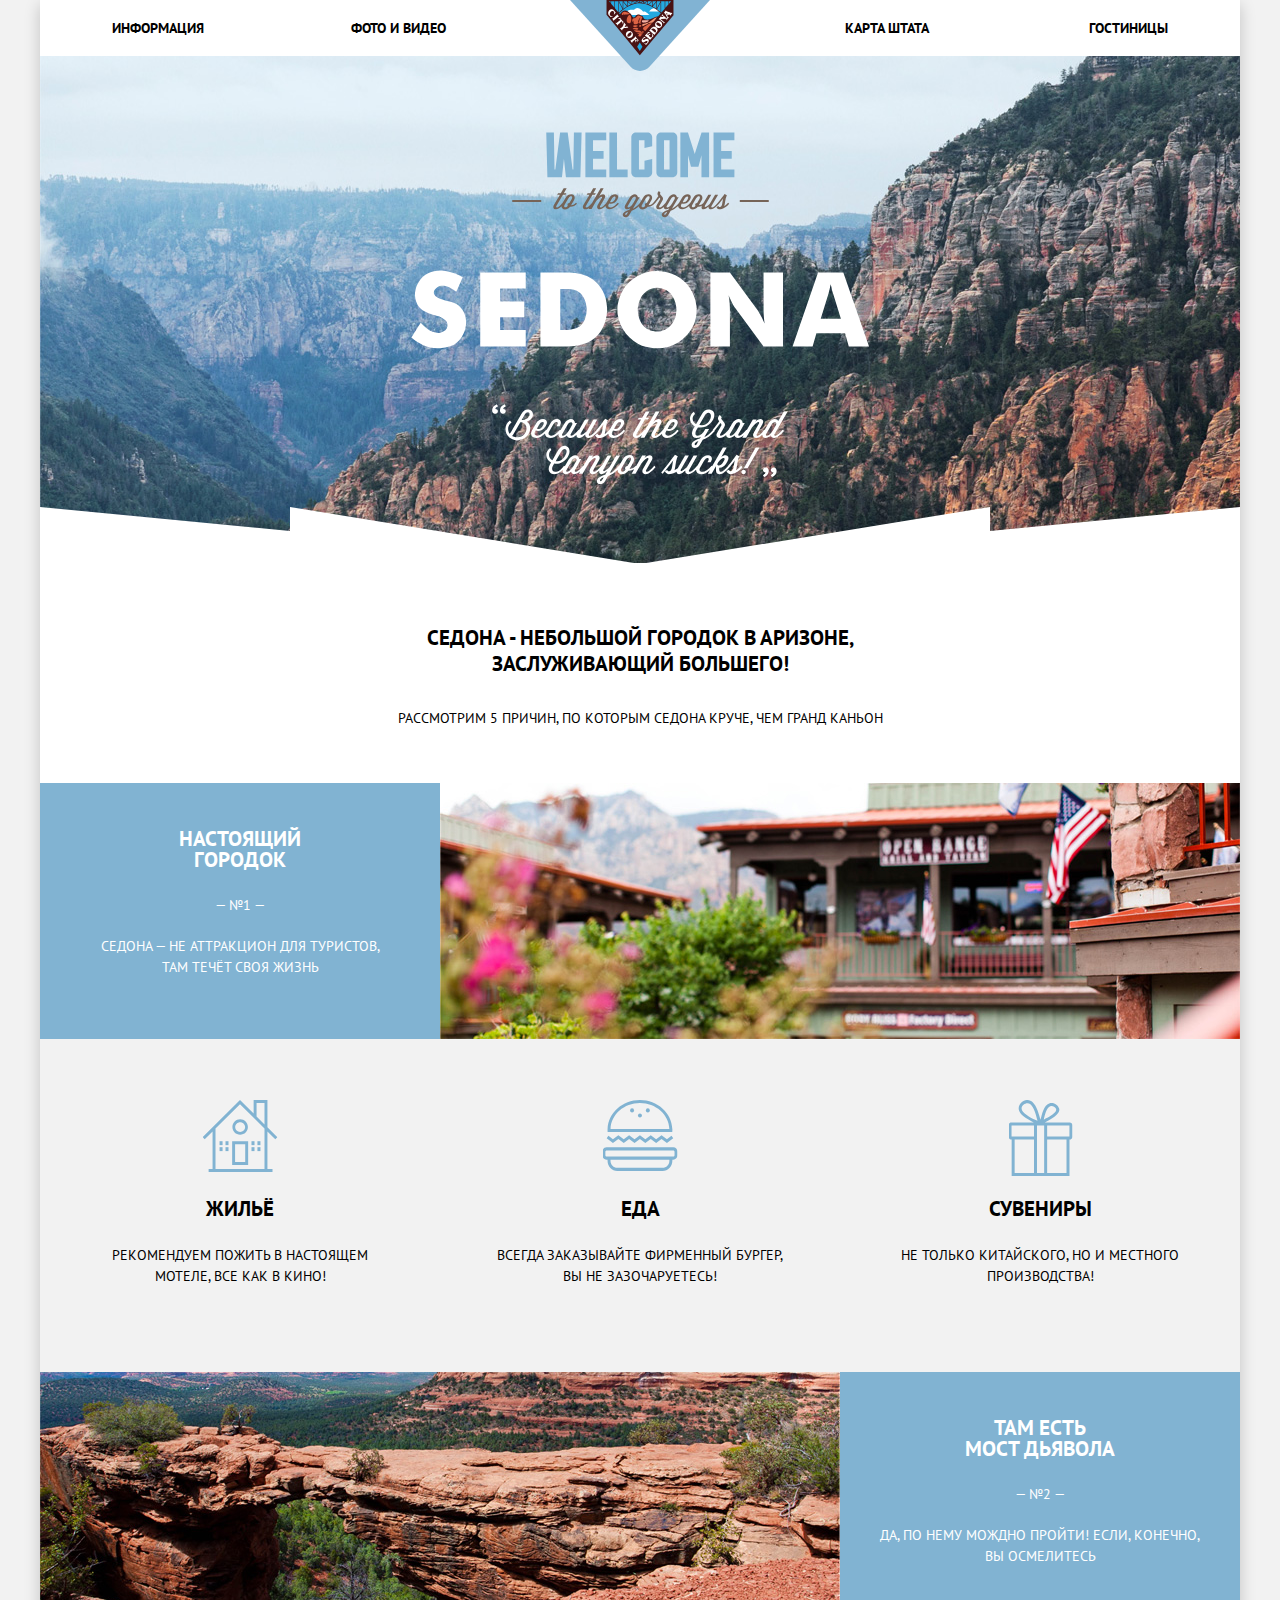
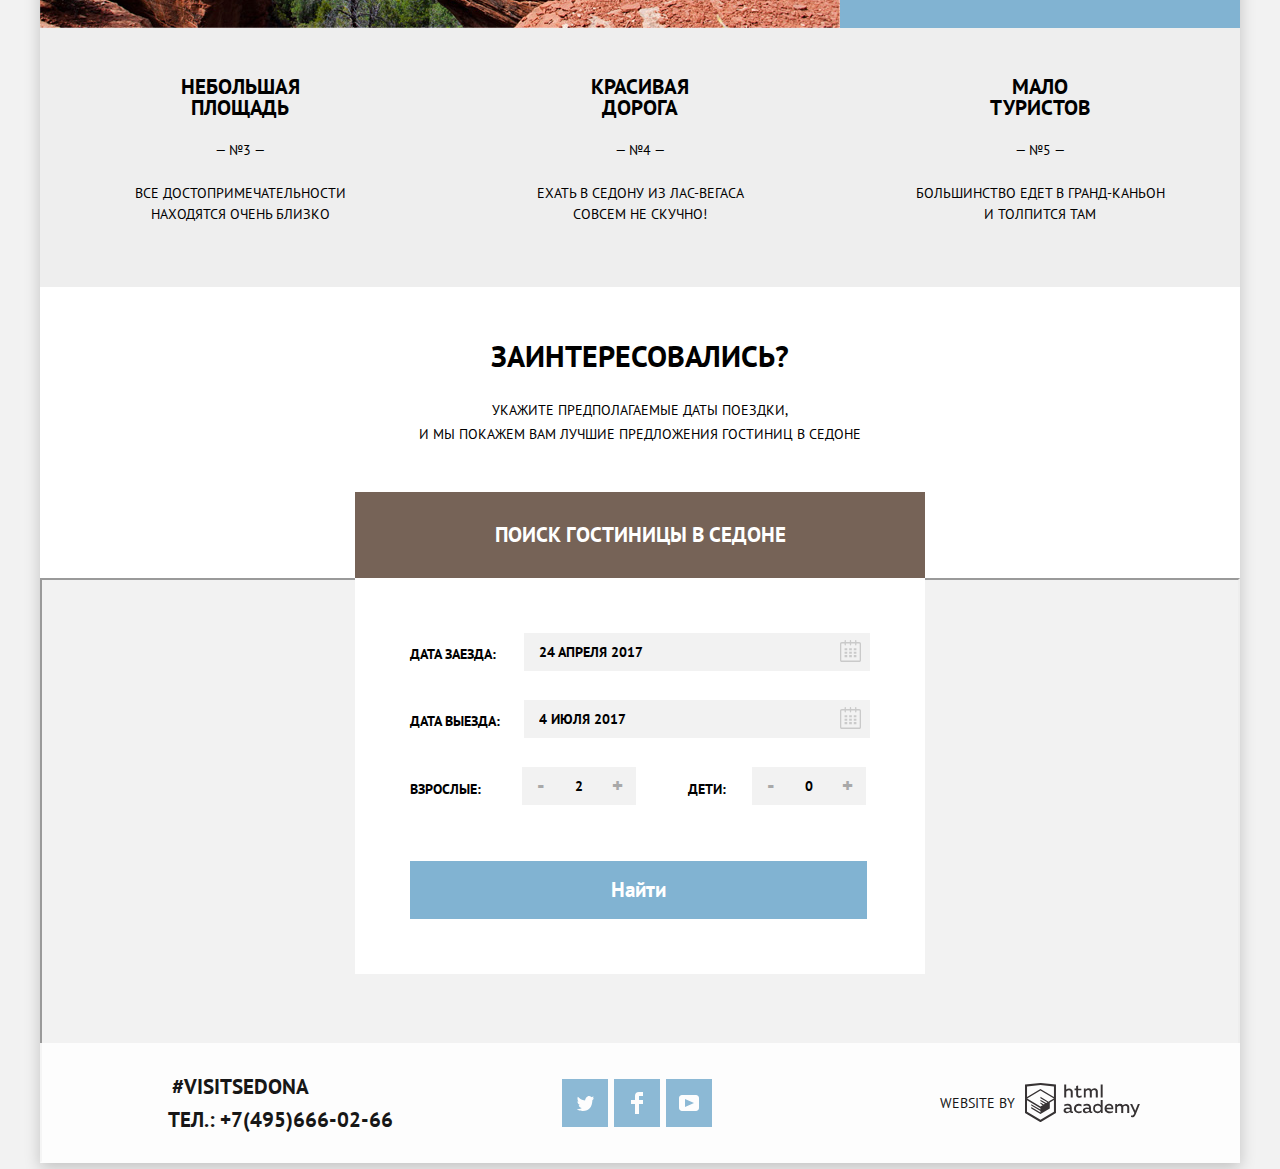
==== commit af420975: "Личный проект: оживляем интерактивные элементы" ====
--- a/index.html
+++ b/index.html
@@ -106,7 +106,7 @@
         <form class="search-form" action="#" method="get">
           <p class="search-date">
             <label for="search-date-in">Дата заезда:</label>
-            <input type="text" name="date-in" id="search-date-in" value="24 апреля 2017">
+            <input type="text" name="date-in" id="search-date-in" value="24 апреля 2017" required>
             <button class="calendar" type="button">
               <svg xmlns="http://www.w3.org/2000/svg" width="21" height="22" viewBox="0 0 21 22">
                 <path
@@ -117,7 +117,7 @@
             </button>
           </p>
           <p class="search-date"><label for="search-date-out">Дата выезда:</label>
-            <input type="text" name="date-out" id="search-date-out" value="4 июля 2017">
+            <input type="text" name="date-out" id="search-date-out" value="4 июля 2017" required>
             <button class="calendar" type="button">
               <svg xmlns="http://www.w3.org/2000/svg" width="21" height="22" viewBox="0 0 21 22">
                 <path
@@ -230,6 +230,7 @@
       </div>
     </footer>
   </div>
+  <script src="js/search-form.js"></script>
 </body>
 
 </html>
--- a/css/style.css
+++ b/css/style.css
@@ -299,7 +299,8 @@
 
 /*поиск отеля*/
 .search {
-  position: relative;
+ /* position: relative;
+  z-index: 2;*/
 
   padding: 0px;
   padding-top: 52px;
@@ -330,6 +331,8 @@
 }
 
 .search-button {
+  position: relative;
+  z-index: 2;
   display: block;
   padding-top: 30px;
   padding-bottom: 30px;
@@ -347,10 +350,6 @@
   background-color: #766357;
 }
 
-.search-flex a {
-  color: #ffffff;
-}
-
 .search-button:hover,
 .search-button:focus {
   color: #ffffff;
@@ -366,12 +365,55 @@
 
 /*форма поиска отелей*/
 
+@keyframes drop-down {
+  from {
+    transform: translateY(-140px);
+  }
+
+  100% {
+    transform: translateY(0px);
+  }
+}
+
+@keyframes drop-up {
+  from {
+    transform: translateY(0px);
+  }
+
+  100% {
+    transform: translateY(-140px);
+  }
+}
+
+@keyframes shake {
+  0%,
+  100% {
+    transform: translateX(0);
+  }
+
+  10%,
+  30%,
+  50%,
+  70%,
+  90% {
+    transform: translateX(-10px);
+  }
+
+  20%,
+  40%,
+  60%,
+  80% {
+    transform: translateX(10px);
+  }
+}
+
 .search-form {
-  display: none;
+  display: block;
   position: absolute;
+  z-index: 1;
   padding: 55px;
 
-  width: 568px;
+  width: 570px;
   min-height: 395px;
 
   font-size: 14px;
@@ -379,6 +421,19 @@
   font-weight: 700;
 
   background-color: #ffffff;
+
+  animation: drop-down 0.8s;
+}
+
+
+.search-form-none {
+  display: none;
+
+  animation: drop-up 0.8s;
+}
+
+.search-form-error {
+  animation: shake 0.6s;
 }
 
 .search-form input {
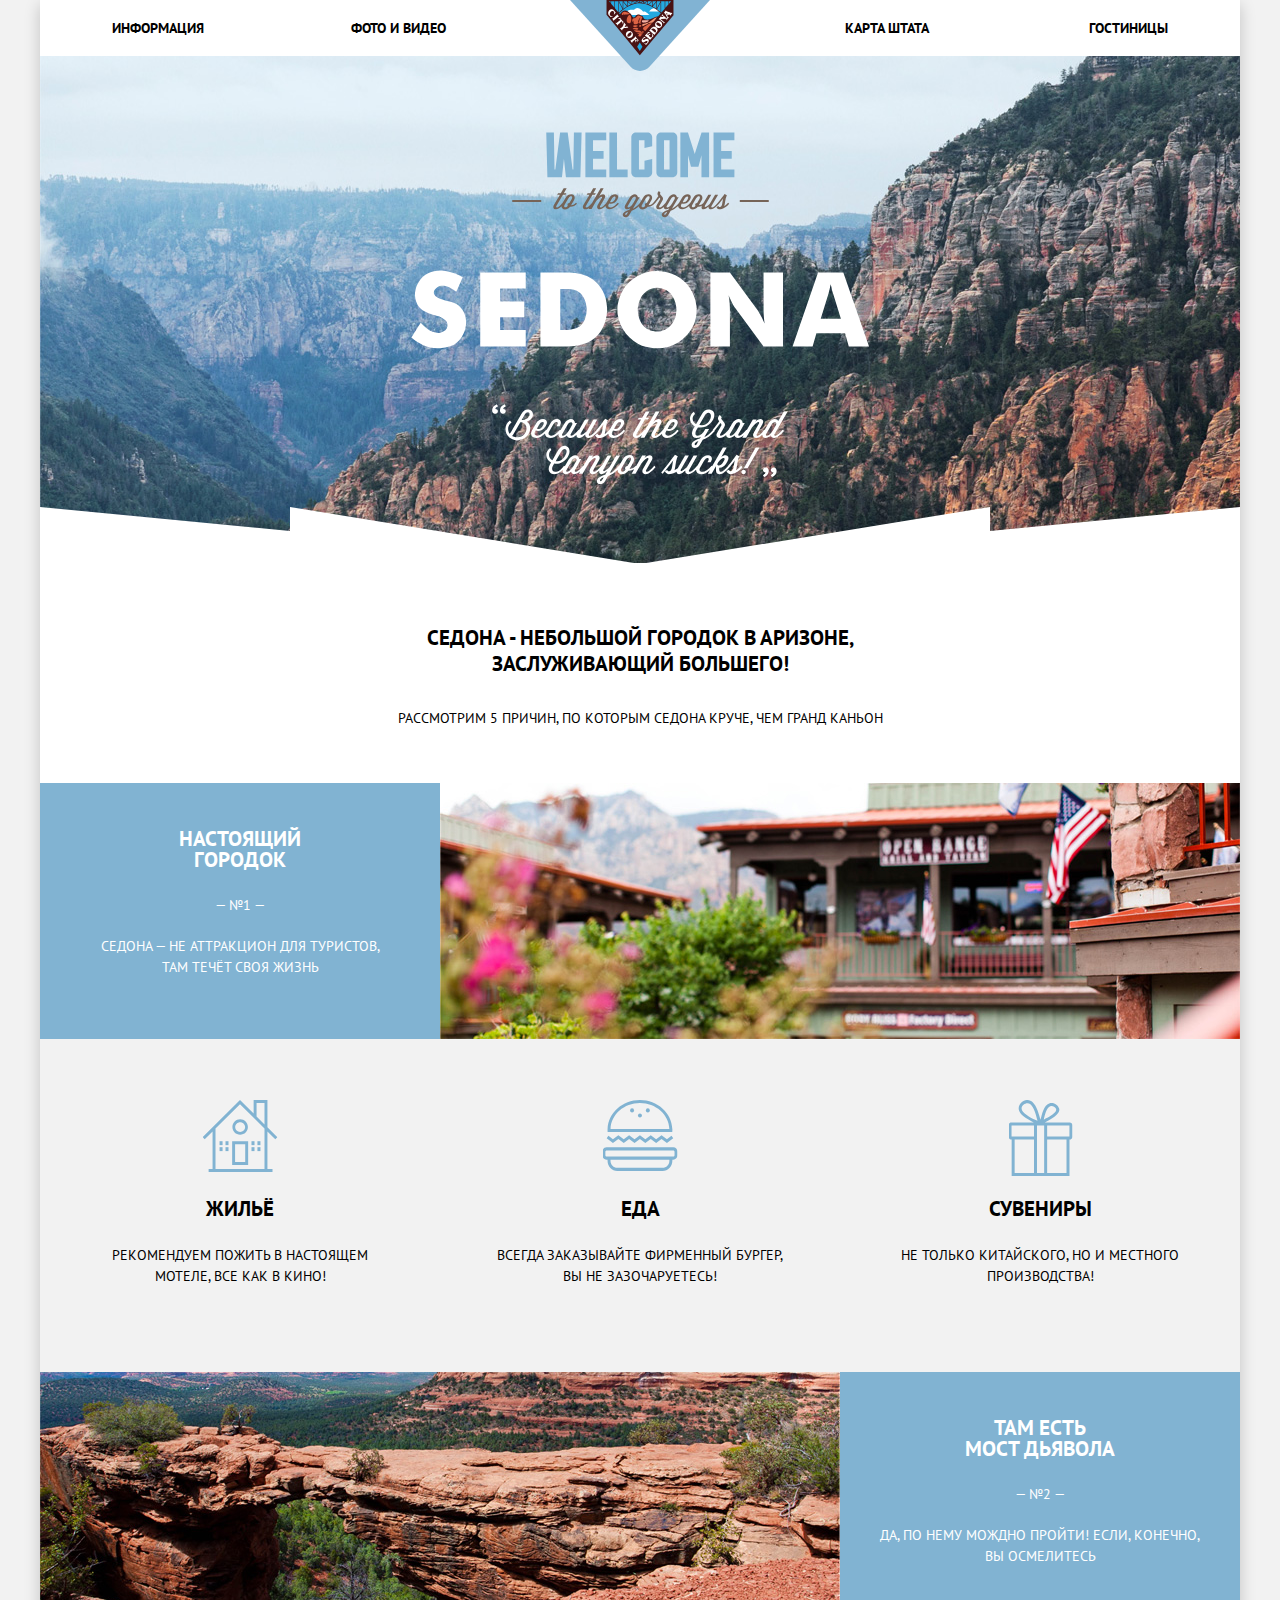
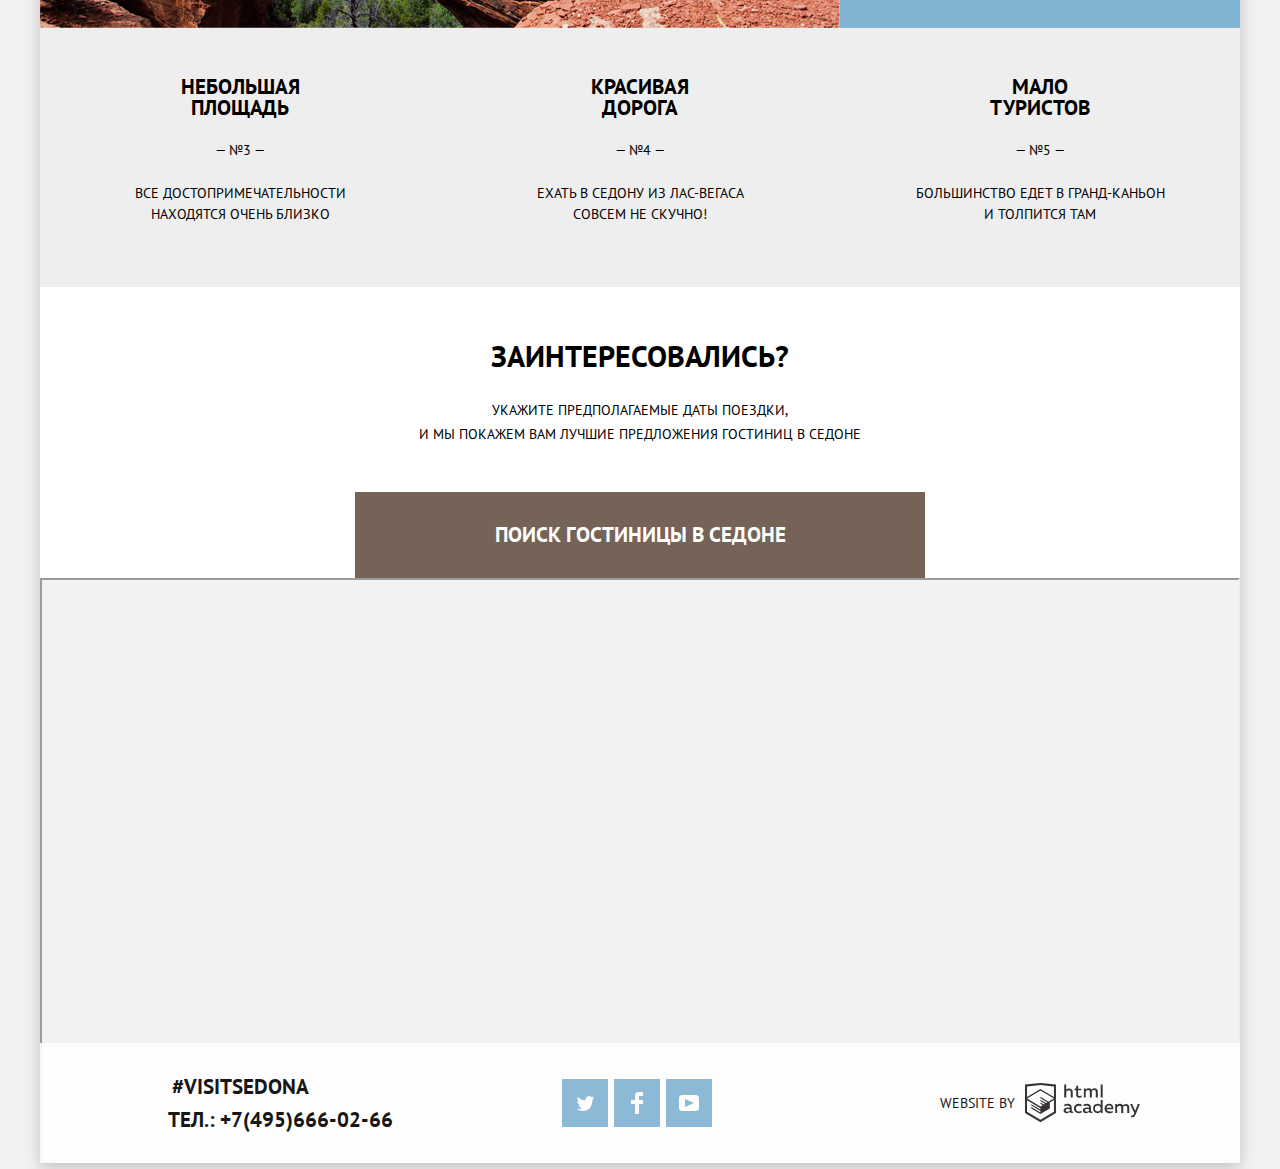
==== commit 36047c28: "Оживление формы, префиксы, минимизация" ====
--- a/index.html
+++ b/index.html
@@ -6,7 +6,7 @@
   <title>HTML Academy: Седона</title>
   <link href="https://fonts.googleapis.com/css?family=PT+Sans:400,700&display=swap&subset=cyrillic" rel="stylesheet">
   <link href="css/normalize.css" rel="stylesheet">
-  <link href="css/style.css" rel="stylesheet">
+  <link href="css/style-mini.css" rel="stylesheet">
 </head>
 
 <body>
@@ -102,50 +102,54 @@
         <h2 class="search-title">Заинтересовались?</h2>
         <p class="search-text">Укажите предполагаемые даты поездки,<br>
           и мы покажем вам лучшие предложения гостиниц в Седоне</p>
+
         <a class="search-button" href="#">Поиск гостиницы в Седоне</a>
-        <form class="search-form" action="#" method="get">
-          <p class="search-date">
-            <label for="search-date-in">Дата заезда:</label>
-            <input type="text" name="date-in" id="search-date-in" value="24 апреля 2017" required>
-            <button class="calendar" type="button">
-              <svg xmlns="http://www.w3.org/2000/svg" width="21" height="22" viewBox="0 0 21 22">
-                <path
-                  d="M19.251 2.025h-2.845V.648c0-.381-.294-.689-.656-.689-.363 0-.656.308-.656.689v1.377h-3.938V.648c0-.381-.294-.689-.655-.689-.363 0-.657.308-.657.689v1.377H5.906V.648c0-.381-.294-.689-.656-.689-.363 0-.657.308-.657.689v1.377H1.75C.784 2.025 0 2.847 0 3.862v16.302C0 21.179.784 22 1.75 22h17.501c.966 0 1.749-.821 1.749-1.836V3.862c0-1.015-.783-1.837-1.749-1.837zm.437 18.139a.448.448 0 0 1-.437.459H1.75a.45.45 0 0 1-.438-.459V3.862a.45.45 0 0 1 .438-.459h2.844v1.378c0 .381.294.689.657.689.362 0 .656-.308.656-.689V3.403h3.938v1.378c0 .381.294.689.657.689.361 0 .655-.308.655-.689V3.403h3.938v1.378c0 .381.293.689.656.689.362 0 .656-.308.656-.689V3.403h2.845c.241 0 .437.206.437.459v16.302z" />
-                <path
-                  d="M4.594 8.225h2.625v2.066H4.594zM4.594 11.668h2.625v2.067H4.594zM4.594 15.112h2.625v2.066H4.594zM9.188 15.112h2.625v2.066H9.188zM9.188 11.668h2.625v2.067H9.188zM9.188 8.225h2.625v2.066H9.188zM13.781 15.112h2.625v2.066h-2.625zM13.781 11.668h2.625v2.067h-2.625zM13.781 8.225h2.625v2.066h-2.625z" />
-              </svg>
-            </button>
-          </p>
-          <p class="search-date"><label for="search-date-out">Дата выезда:</label>
-            <input type="text" name="date-out" id="search-date-out" value="4 июля 2017" required>
-            <button class="calendar" type="button">
-              <svg xmlns="http://www.w3.org/2000/svg" width="21" height="22" viewBox="0 0 21 22">
-                <path
-                  d="M19.251 2.025h-2.845V.648c0-.381-.294-.689-.656-.689-.363 0-.656.308-.656.689v1.377h-3.938V.648c0-.381-.294-.689-.655-.689-.363 0-.657.308-.657.689v1.377H5.906V.648c0-.381-.294-.689-.656-.689-.363 0-.657.308-.657.689v1.377H1.75C.784 2.025 0 2.847 0 3.862v16.302C0 21.179.784 22 1.75 22h17.501c.966 0 1.749-.821 1.749-1.836V3.862c0-1.015-.783-1.837-1.749-1.837zm.437 18.139a.448.448 0 0 1-.437.459H1.75a.45.45 0 0 1-.438-.459V3.862a.45.45 0 0 1 .438-.459h2.844v1.378c0 .381.294.689.657.689.362 0 .656-.308.656-.689V3.403h3.938v1.378c0 .381.294.689.657.689.361 0 .655-.308.655-.689V3.403h3.938v1.378c0 .381.293.689.656.689.362 0 .656-.308.656-.689V3.403h2.845c.241 0 .437.206.437.459v16.302z" />
-                <path
-                  d="M4.594 8.225h2.625v2.066H4.594zM4.594 11.668h2.625v2.067H4.594zM4.594 15.112h2.625v2.066H4.594zM9.188 15.112h2.625v2.066H9.188zM9.188 11.668h2.625v2.067H9.188zM9.188 8.225h2.625v2.066H9.188zM13.781 15.112h2.625v2.066h-2.625zM13.781 11.668h2.625v2.067h-2.625zM13.781 8.225h2.625v2.066h-2.625z" />
-              </svg>
-            </button>
-          </p>
-          <p class="search-people">
-            <label class="adults" for="amount-adults">Взрослые:</label>
-            <button class="btn" type="button"> - </button>
-            <input type="text" name="amount-adults" id="amount-adults" value="2">
-            <button class="btn" type="button"> + </button>
-          </p>
-          <p class="search-people">
-            <label class="children" for="search-amount-children">Дети:</label>
-            <button class="btn" type="button">-</button>
-            <input type="text" name="amount-children" id="search-amount-children" value="0">
-            <button class="btn" type="button">+</button>
-          </p>
-          <button class="button-find" type="submit">Найти</button>
-        </form>
+        <div class="search-form-wrapper">
+          <form class="search-form" action="https://echo.htmlacademy.ru" method="get">
+            <p class="search-date">
+              <label for="search-date-in">Дата заезда:</label>
+              <input type="text" name="date-in" id="search-date-in" value="24 апреля 2017">
+              <button class="calendar" type="button">
+                <svg xmlns="http://www.w3.org/2000/svg" width="21" height="22" viewBox="0 0 21 22">
+                  <path
+                    d="M19.251 2.025h-2.845V.648c0-.381-.294-.689-.656-.689-.363 0-.656.308-.656.689v1.377h-3.938V.648c0-.381-.294-.689-.655-.689-.363 0-.657.308-.657.689v1.377H5.906V.648c0-.381-.294-.689-.656-.689-.363 0-.657.308-.657.689v1.377H1.75C.784 2.025 0 2.847 0 3.862v16.302C0 21.179.784 22 1.75 22h17.501c.966 0 1.749-.821 1.749-1.836V3.862c0-1.015-.783-1.837-1.749-1.837zm.437 18.139a.448.448 0 0 1-.437.459H1.75a.45.45 0 0 1-.438-.459V3.862a.45.45 0 0 1 .438-.459h2.844v1.378c0 .381.294.689.657.689.362 0 .656-.308.656-.689V3.403h3.938v1.378c0 .381.294.689.657.689.361 0 .655-.308.655-.689V3.403h3.938v1.378c0 .381.293.689.656.689.362 0 .656-.308.656-.689V3.403h2.845c.241 0 .437.206.437.459v16.302z" />
+                  <path
+                    d="M4.594 8.225h2.625v2.066H4.594zM4.594 11.668h2.625v2.067H4.594zM4.594 15.112h2.625v2.066H4.594zM9.188 15.112h2.625v2.066H9.188zM9.188 11.668h2.625v2.067H9.188zM9.188 8.225h2.625v2.066H9.188zM13.781 15.112h2.625v2.066h-2.625zM13.781 11.668h2.625v2.067h-2.625zM13.781 8.225h2.625v2.066h-2.625z" />
+                </svg>
+              </button>
+            </p>
+            <p class="search-date"><label for="search-date-out">Дата выезда:</label>
+              <input type="text" name="date-out" id="search-date-out" value="4 июля 2017">
+              <button class="calendar" type="button">
+                <svg xmlns="http://www.w3.org/2000/svg" width="21" height="22" viewBox="0 0 21 22">
+                  <path
+                    d="M19.251 2.025h-2.845V.648c0-.381-.294-.689-.656-.689-.363 0-.656.308-.656.689v1.377h-3.938V.648c0-.381-.294-.689-.655-.689-.363 0-.657.308-.657.689v1.377H5.906V.648c0-.381-.294-.689-.656-.689-.363 0-.657.308-.657.689v1.377H1.75C.784 2.025 0 2.847 0 3.862v16.302C0 21.179.784 22 1.75 22h17.501c.966 0 1.749-.821 1.749-1.836V3.862c0-1.015-.783-1.837-1.749-1.837zm.437 18.139a.448.448 0 0 1-.437.459H1.75a.45.45 0 0 1-.438-.459V3.862a.45.45 0 0 1 .438-.459h2.844v1.378c0 .381.294.689.657.689.362 0 .656-.308.656-.689V3.403h3.938v1.378c0 .381.294.689.657.689.361 0 .655-.308.655-.689V3.403h3.938v1.378c0 .381.293.689.656.689.362 0 .656-.308.656-.689V3.403h2.845c.241 0 .437.206.437.459v16.302z" />
+                  <path
+                    d="M4.594 8.225h2.625v2.066H4.594zM4.594 11.668h2.625v2.067H4.594zM4.594 15.112h2.625v2.066H4.594zM9.188 15.112h2.625v2.066H9.188zM9.188 11.668h2.625v2.067H9.188zM9.188 8.225h2.625v2.066H9.188zM13.781 15.112h2.625v2.066h-2.625zM13.781 11.668h2.625v2.067h-2.625zM13.781 8.225h2.625v2.066h-2.625z" />
+                </svg>
+              </button>
+            </p>
+            <p class="search-people">
+              <label class="adults" for="amount-adults">Взрослые:</label>
+              <button class="btn" type="button"> - </button>
+              <input type="text" name="amount-adults" id="amount-adults" value="2">
+              <button class="btn" type="button"> + </button>
+            </p>
+            <p class="search-people">
+              <label class="children" for="search-amount-children">Дети:</label>
+              <button class="btn" type="button">-</button>
+              <input type="text" name="amount-children" id="search-amount-children" value="0">
+              <button class="btn" type="button">+</button>
+            </p>
+            <button class="button-find" type="submit">Найти</button>
+          </form>
+        </div>
+
       </section>
       <iframe height="585" width="1200"
-          src="https://www.google.com/maps/embed/v1/search?q=Sedona%2C%20AZ%2C%20United%20States&key=AIzaSyCro3tHChMiGSgzL_9c4i_nZrinIxPum5o&zoom=9&center=34.869854,-111.761137"
-          allowfullscreen>
-        </iframe>
+        src="https://www.google.com/maps/embed/v1/search?q=Sedona%2C%20AZ%2C%20United%20States&key=AIzaSyCro3tHChMiGSgzL_9c4i_nZrinIxPum5o&zoom=9&center=34.869854,-111.761137"
+        allowfullscreen>
+      </iframe>
     </main>
     <footer class="main-footer footer-position">
       <div class="footer-container">
@@ -230,7 +234,7 @@
       </div>
     </footer>
   </div>
-  <script src="js/search-form.js"></script>
+  <script src="js/search-form-mini.js"></script>
 </body>
 
 </html>
--- a/css/style-mini.css
+++ b/css/style-mini.css
@@ -0,0 +1 @@
+@-webkit-keyframes shake{0%,to{-webkit-transform:translateX(0);transform:translateX(0)}10%,30%,50%,70%,90%{-webkit-transform:translateX(-10px);transform:translateX(-10px)}20%,40%,60%,80%{-webkit-transform:translateX(10px);transform:translateX(10px)}}@keyframes shake{0%,to{-webkit-transform:translateX(0);transform:translateX(0)}10%,30%,50%,70%,90%{-webkit-transform:translateX(-10px);transform:translateX(-10px)}20%,40%,60%,80%{-webkit-transform:translateX(10px);transform:translateX(10px)}}.container,body{background-color:#f2f2f2}body{margin:0;padding:0;font-family:"PT Sans",Arial,sans-serif;font-size:14px;line-height:21px;font-weight:400;text-transform:uppercase}*,::after,::before,html{-webkit-box-sizing:inherit;box-sizing:inherit}html{box-sizing:border-box}.container{margin-left:auto;margin-right:auto;width:1200px;-webkit-box-shadow:0 5px 15px 0 rgba(0,1,1,.2);box-shadow:0 5px 15px 0 rgba(0,1,1,.2)}.visually-hidden{position:absolute;width:1px;height:1px;margin:-1px;border:0;padding:0;clip:rect(0 0 0 0);overflow:hidden}a{text-decoration:none}.main-header{position:relative}.menu{display:flex;-ms-flex-wrap:wrap;flex-wrap:wrap;padding-left:72px;padding-right:72px;margin:0;width:1200px;line-height:26px;font-weight:700;background-color:#fff;list-style:none}.menu-item{padding-top:15px;width:239px;height:56px}.information,.photo{text-align:left}.hotels,.map{text-align:right}.left{margin-left:auto}.logo{position:absolute;top:0;left:50%;-webkit-transform:translateX(-50%);-ms-transform:translateX(-50%);transform:translateX(-50%);display:block;width:140px;height:71px}.contacts a,.found-list h3 a,.menu a,body{color:#000}.menu a:focus,.menu a:hover{color:#81b3d2}.menu a:active{color:#000;opacity:.3}.intro{display:flex;-webkit-box-pack:center;-ms-flex-pack:center;justify-content:center;margin-bottom:-3px;padding-top:76px;height:510px;background:url(../img/intro-mask.svg) 50% 100% no-repeat,url(../img/background-photo.jpg) 0 29% no-repeat;background-color:#5496bd;background-size:auto}.intro-text{padding:62px 20px 52px;min-width:216px;text-align:center;background-color:#fff}.feature-item h3,h2{font-size:21px;font-weight:700}.intro-text p,h2{padding-left:340px;padding-right:340px;margin:0;line-height:26px}.intro-text p{padding-left:32px;padding-right:32px;margin:28px 0 0;background-color:#fff}.feature{display:flex;-ms-flex-wrap:wrap;flex-wrap:wrap;-webkit-box-pack:justify;-ms-flex-pack:justify;justify-content:space-between;margin:0;padding:0;width:auto;list-style:none}.feature-item{position:relative;text-align:center}.advantage,.feature-item-flex{display:flex;-webkit-box-pack:justify;-ms-flex-pack:justify;justify-content:space-between;width:auto}.advantage{display:-webkit-box;display:-ms-flexbox;-webkit-box-orient:vertical;-webkit-box-direction:normal;-ms-flex-direction:column;flex-direction:column;-webkit-box-pack:center;-ms-flex-pack:center;justify-content:center;padding:32px 20px 49px;width:400px;color:#fff;background-color:#81b3d2}.advantage p{padding:20px 30px 0;margin:0}.feature-item h3{margin:0 0 5px;line-height:21px}.align p{padding-right:30px;padding-left:30px;margin-top:26px;margin-bottom:0}p.advantage-position{padding-left:20px;padding-right:20px;margin:0}.align,.color{padding:159px 20px 85px;width:400px}.align::before{content:"";position:absolute;top:61px;left:50%;-webkit-transform:translateX(-50%);-ms-transform:translateX(-50%);transform:translateX(-50%);display:block;width:75px;height:76px;background-repeat:no-repeat;background-position:center top;background-size:contain}.feature-item-housing::before{background-image:url(../img/icon-home.svg)}.feature-item-food::before{background-image:url(../img/icon-food.svg)}.feature-item-gift::before{background-image:url(../img/icon-gift.svg)}.color{padding:48px 20px 62px;min-height:256px;background-color:#eee}.color p,p.search-text{padding-right:50px;padding-left:50px}.color p{margin-top:22px;margin-bottom:0}.search{padding:52px 315px 0;background-color:#fff}.search-button,h2.search-title{font-weight:700;text-align:center}h2.search-title{margin-bottom:25px;padding:0;font-size:30px;line-height:34px}p.search-text{margin:0;line-height:24px;text-align:center}.search-button{position:relative;z-index:2;display:block;padding-top:30px;padding-bottom:30px;margin-bottom:0;margin-top:46px;width:570px;font-size:21px;line-height:26px;color:#fff;background-color:#766357}.search-button:focus,.search-button:hover{color:#fff;background-color:#604e43}.search-button:active{color:#857871;background-color:#503e33}.search-form-wrapper{overflow:hidden;position:absolute;width:570px;min-height:441px}.search-form{display:block;position:absolute;z-index:1;padding:55px;width:570px;min-height:395px;font-size:14px;line-height:26px;font-weight:700;background-color:#fff;-webkit-transition:-webkit-transform .9s;-o-transition:transform .9s;transition:transform .9s;transition:transform .9s,-webkit-transform .9s}.search-form-none{-webkit-transform:translateY(-100%);-ms-transform:translateY(-100%);transform:translateY(-100%)}.search-form-down{-webkit-transform:translateY(0);-ms-transform:translateY(0);transform:translateY(0)}.search-form-error{-webkit-animation:shake .6s;animation:shake .6s}.search-form input{font-size:14px;line-height:26;font-weight:700;text-transform:uppercase}.search-date{position:relative;display:flex;-webkit-box-pack:justify;-ms-flex-pack:justify;justify-content:space-between;-webkit-box-align:center;-ms-flex-align:center;align-items:center;margin:0}.search-date label{padding-bottom:25px}.search-date input{margin:0 0 29px 17px;padding-left:15px;width:346px;height:38px;background-color:#f2f2f2;border:0;outline:0}.search-date input:hover{background-color:#ebebeb}.search-date input:focus{background-color:#fff;-webkit-box-shadow:inset 0 0 0 2px #e5e5e5;box-shadow:inset 0 0 0 2px #e5e5e5;outline:0}.search-date .calendar{position:absolute;top:27%;right:9px;-webkit-transform:translateY(-50%);-ms-transform:translateY(-50%);transform:translateY(-50%);padding:0;font-size:0;fill:#cacaca;background:0 0;border:0}.calendar:focus path,.calendar:hover path{fill:#000}.calendar:active path{fill:#81b3d2}.calendar:active,.calendar:focus{outline:0}.search-people{display:-webkit-inline-box;display:-ms-inline-flexbox;display:inline-flex;-ms-flex-pack:distribute;justify-content:space-around;margin:0}.search-people label{padding-top:9px}.btn,.search-people input{width:38px;height:38px;background-color:#f2f2f2;border:0}.search-people input{margin:0 0 0 auto;text-align:center;outline:0}.search-people .adults{padding-right:41px}.search-people .children{margin-right:26px;margin-left:48px}.btn{padding:0;font-size:21px;line-height:26px;font-weight:700;color:#a9a9a9}.btn:focus,.btn:hover{color:#000}.btn:active{color:#81b3d2}.button-find{margin-top:56px;padding:0;width:457px;height:58px;font-size:21px;line-height:26px;font-weight:700;color:#fff;background-color:#81b3d2;border:0}.button-find:focus,.button-find:hover{background-color:#669ec0}.button-find:active{color:#88b6d1;background-color:#5496bd}.main-footer{background-color:#fff;opacity:.9}.footer-position{margin-top:-126px}.footer-container{display:-webkit-box;display:-ms-flexbox;display:flex;-webkit-box-pack:justify;-ms-flex-pack:justify;justify-content:space-between;-webkit-box-align:center;-ms-flex-align:center;align-items:center;width:auto;height:120px}.contacts{width:400px;font-size:21px;line-height:26px;font-weight:700;text-align:center}.contacts p{margin:0 0 7px}.contacts a{padding-left:80px}.social-cells{display:-webkit-inline-box;display:-ms-inline-flexbox;display:inline-flex;-ms-flex-wrap:wrap;flex-wrap:wrap;-webkit-box-pack:center;-ms-flex-pack:center;justify-content:center;margin:0 auto;padding:0;width:400px;list-style:none}.social-cells li{margin-right:6px}.social-button li:last-child{margin-right:0}.social-button{display:-webkit-box;display:-ms-flexbox;display:flex;-webkit-box-align:center;-ms-flex-align:center;align-items:center;-webkit-box-pack:center;-ms-flex-pack:center;justify-content:center;width:46px;height:48px;background-color:#81b3d2}.social-button:focus,.social-button:hover{background-color:#669ec0}.social-button:active{fill:#5496bd;background-color:#5496bd;fill-opacity:.3}.social-button:active path{fill-opacity:.3}.copyright{display:-webkit-inline-box;display:-ms-inline-flexbox;display:inline-flex;-webkit-box-pack:center;-ms-flex-pack:center;justify-content:center;-webkit-box-align:center;-ms-flex-align:center;align-items:center;width:400px}.copyright p{padding-right:10px}.html-academy{display:block;width:115px;height:41px}.html-academy:focus path,.html-academy:hover path{fill:#81b3d2}.html-academy:active path{opacity:.3}.activ-page a{color:#766357}.inner-page{background-image:url(../img/background-filter.jpg);background-position:25%;background-color:#5496bd}.filter fieldset{padding:0;margin:0;color:#fff;border:0}.filter ul{margin:20px 0 0;padding:0;list-style:none}.filter{display:-webkit-box;display:-ms-flexbox;display:flex;-webkit-box-align:center;-ms-flex-align:center;align-items:center;padding-right:72px;padding-left:72px;width:100%;min-height:217px}.filter .filter-price{margin-left:auto}.filter .type-of-house{margin-left:127px}.infra legend,.type-of-house legend{font-size:16px;line-height:21px;font-weight:700}.filter-option{padding-left:45px}.filter-option:not(:last-child){margin-bottom:26px}.filter-option label{position:relative;margin-left:-8px;-webkit-user-select:none;-moz-user-select:none;-ms-user-select:none;user-select:none}.filter-input-checkbox+label::before{content:"";position:absolute;top:0;left:-38px;width:27px;height:23px;background-image:url(../img/checkbox-off.svg);background-repeat:no-repeat;background-position:0 0}.filter-input-checkbox:checked+label::before{content:"";position:absolute;top:0;left:-38px;width:27px;height:23px;background-image:url(../img/checkbox-on.svg);background-repeat:no-repeat;background-position:0 0}.filter-input-checkbox:disabled+label::before{content:"";position:absolute;top:0;left:-38px;width:27px;height:23px;background-image:url(../img/checkbox-disabled.svg);background-repeat:no-repeat;background-position:0 0}.filter-price legend{margin-bottom:7px;font-size:16px;line-height:21px;font-weight:700}.range-number{position:relative;margin:0;width:320px;height:36px;font-size:0;border:2px solid #fff;border-radius:2px}.range-number label{display:inline-block;padding-top:3px;font-size:14px;line-height:28px;vertical-align:top;cursor:pointer}.range-number .max-price,.range-number .min-price{padding-left:70px}.range-number input{width:50px;margin:0;color:inherit;font:inherit;background:0 0;border:0}.range-number::after{content:"";position:absolute;top:50%;left:50%;width:2px;height:22px;background:#fff;-webkit-transform:translate(-50%,-50%);-ms-transform:translate(-50%,-50%);transform:translate(-50%,-50%)}.range-slider-track{position:relative;margin-top:21px;height:3px;background-color:rgba(255,255,255,.3)}.range-slider-track .bar{width:80%;height:2px;background-color:#fff}.range-slider-pin{position:absolute;top:-9px;width:20px;height:20px;background:#ababab;border:8px solid #fff;border-radius:50%;cursor:pointer}.range-slider-pin-min{left:0}.range-slider-pin-max{left:80%}.range-slider-pin:hover{background:#1c4f80}.filter-button{display:block;padding:0;margin-top:34px;margin-left:87px;margin-right:auto;width:137px;height:36px;text-align:center;text-transform:uppercase;color:#fff;border:2px solid #fff;border-radius:3px;background-color:transparent}.filter-button:focus,.filter-button:hover{color:#000;background-color:#fff}.resalts{background-color:#fff}.sorting ul{margin:0;padding:0;list-style:none}.sorting{-webkit-box-align:center;-ms-flex-align:center;align-items:center;padding-left:72px;padding-right:72px;border:1px solid #e5e5e5;width:100%;min-height:88px;text-transform:none}.sorting,.sorting .sorting-list-rating,.sorting-list-type{display:-webkit-box;display:-ms-flexbox;display:flex}.sorting-list-type{padding-right:11px;font-size:12px;line-height:18px;text-transform:uppercase}.sorting .sorting-list-rating{margin-left:auto}.sorting-list-type a{display:block;color:#000;opacity:.3;border-bottom:1px dashed #81b3d2}.sorting p:nth-child(1){font-size:21px;line-height:26px;font-weight:700;text-transform:uppercase}.sorting p:nth-child(2){padding-left:45px;font-size:12px;line-height:18px;text-transform:uppercase}a.sorting-activ,a.sorting-type{margin-right:34px}a.sorting-activ{margin-left:39px;color:#81b3d2;opacity:1;border:0}.sorting-list-type a:focus,.sorting-list-type a:hover{color:#81b3d2;opacity:1;border-bottom:1px dashed #81b3d2}.sorting-list-type a:active{color:#000;opacity:1;border:0}.rating-button{display:block;width:25px;height:15px}.rating-button path{fill:#cacaca}.rating-button:focus path,.rating-button:hover path{fill:#231f20}.rating-button-current path,.rating-button:active path{fill:#81b3d2}.found-list{margin:0;padding:0;list-style:none}.found-item p,h3{margin:0}h3{font-size:21px;line-height:26px;font-weight:700}.found-item,.found-item-hotel{-webkit-box-align:center;-ms-flex-align:center;align-items:center}.found-item{display:-webkit-box;display:-ms-flexbox;display:flex;-webkit-box-pack:justify;-ms-flex-pack:justify;justify-content:space-between;padding-right:72px;width:auto;min-height:151px;border:1px solid #e5e5e5}.found-item-hotel{-webkit-box-pack:start;-ms-flex-pack:start;justify-content:start;padding-left:72px;width:600px}.found-item-hotel img{display:block}.discription,.discription-class,.found-item-hotel{display:-webkit-box;display:-ms-flexbox;display:flex}.discription{-webkit-box-align:stretch;-ms-flex-align:stretch;align-items:stretch;-ms-flex-wrap:wrap;flex-wrap:wrap;margin-left:30px;width:259px;min-height:100px}.discription-class{width:100%}.discription-class p:nth-child(1){margin-right:6px;width:110px}.discription-class p:nth-child(2){width:142px}.hotel:focus,.hotel:hover{color:#81b3d2}.hotel:active{color:#000;opacity:.3}.details{display:block;padding:4px 16px;margin-right:6px;margin-top:10px;height:28px;font-weight:700;color:#fff;background-color:#81b3d2}.detail:focus,.details:hover{color:#fff;background-color:#669ec0}.details:active{color:#94b9d2;background-color:#5496bd}.booking{display:block;padding:4px 17px;margin-top:10px;height:28px;font-weight:700;color:#fff;background-color:#766357}.booking:focus,.booking:hover{color:#fff;background-color:#604e43}.booking:active{color:#928a85;background-color:#503e33}p.stars{display:-webkit-box;display:-ms-flexbox;display:flex;-webkit-box-pack:end;-ms-flex-pack:end;justify-content:flex-end;margin-right:0;margin-left:auto;height:17px;background-repeat:space;background-position:right}p.stars-four,p.stars-three,p.stars-two{width:89px;background-image:url(../img/star.svg)}p.stars-three,p.stars-two{width:65px}p.stars-two{width:42px}p.rating{padding:5px 16px;margin-left:0;margin-top:40px;background-color:#666;opacity:.3}
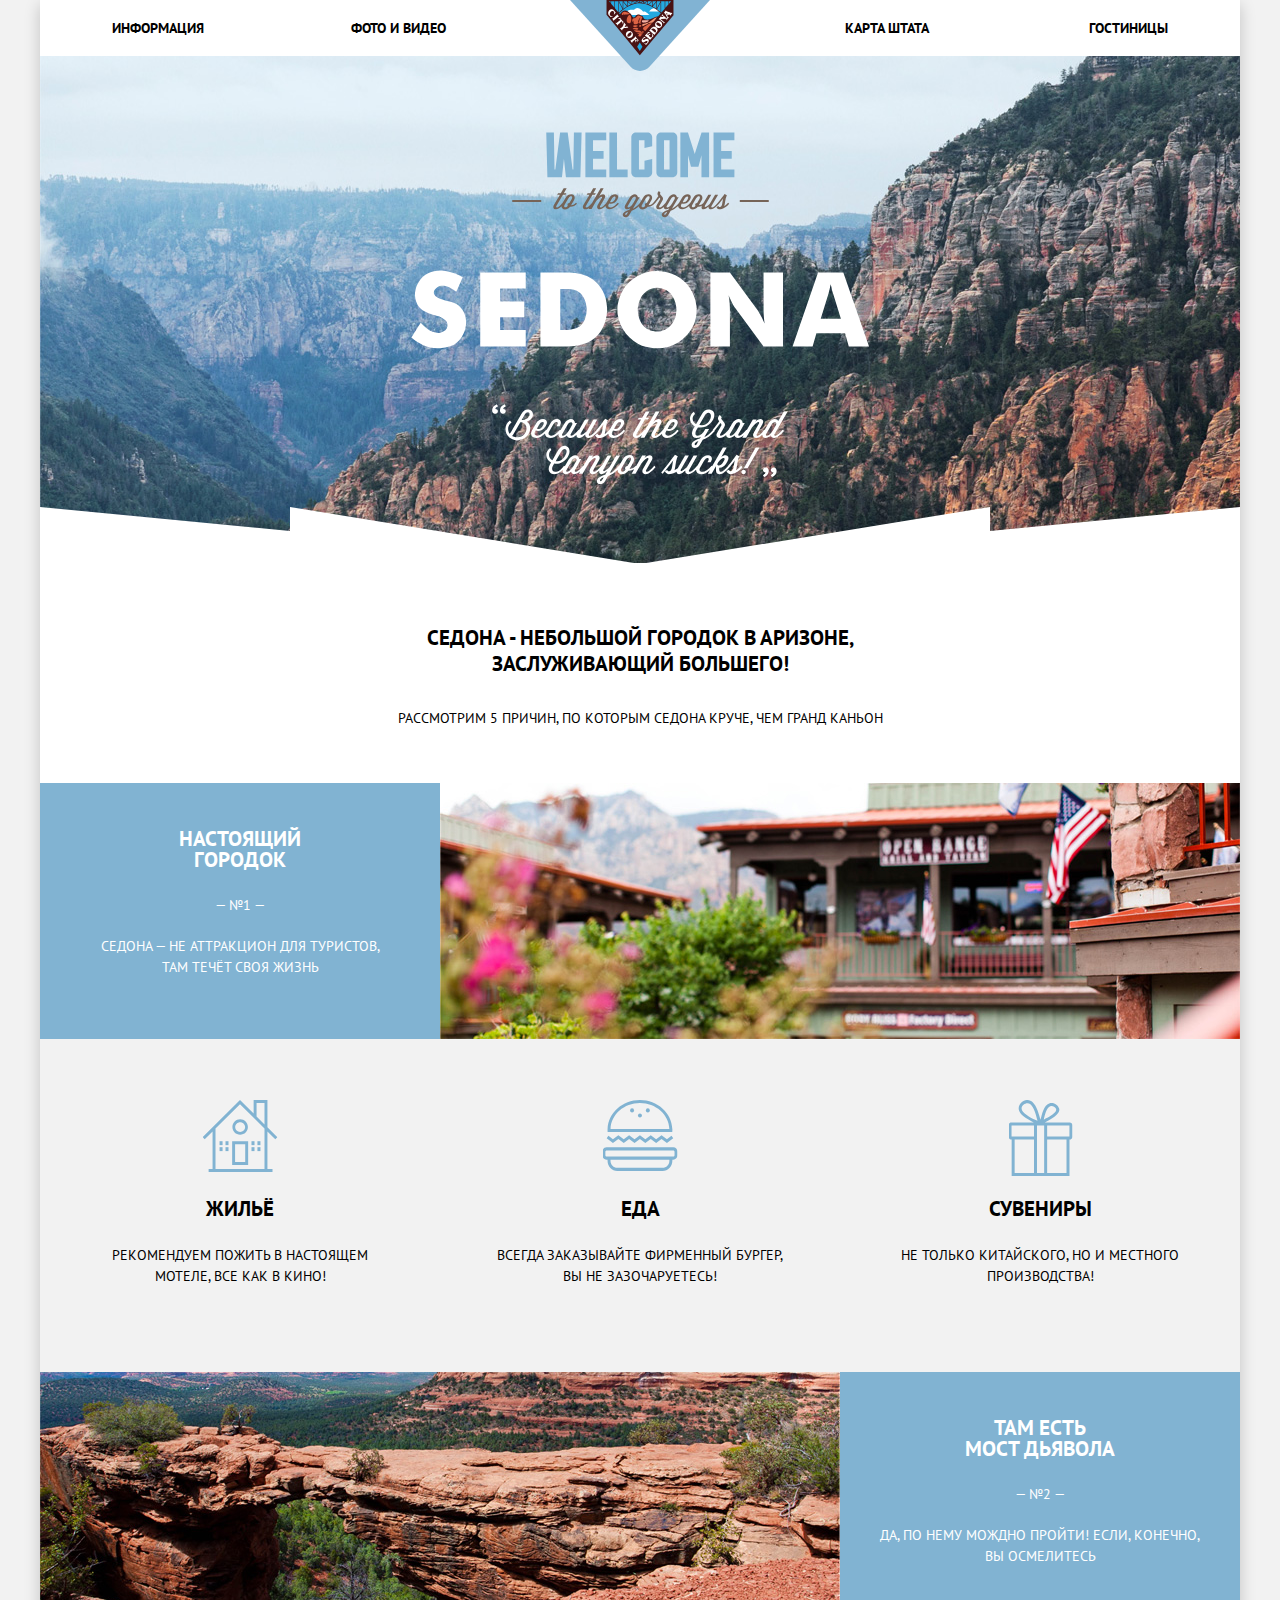
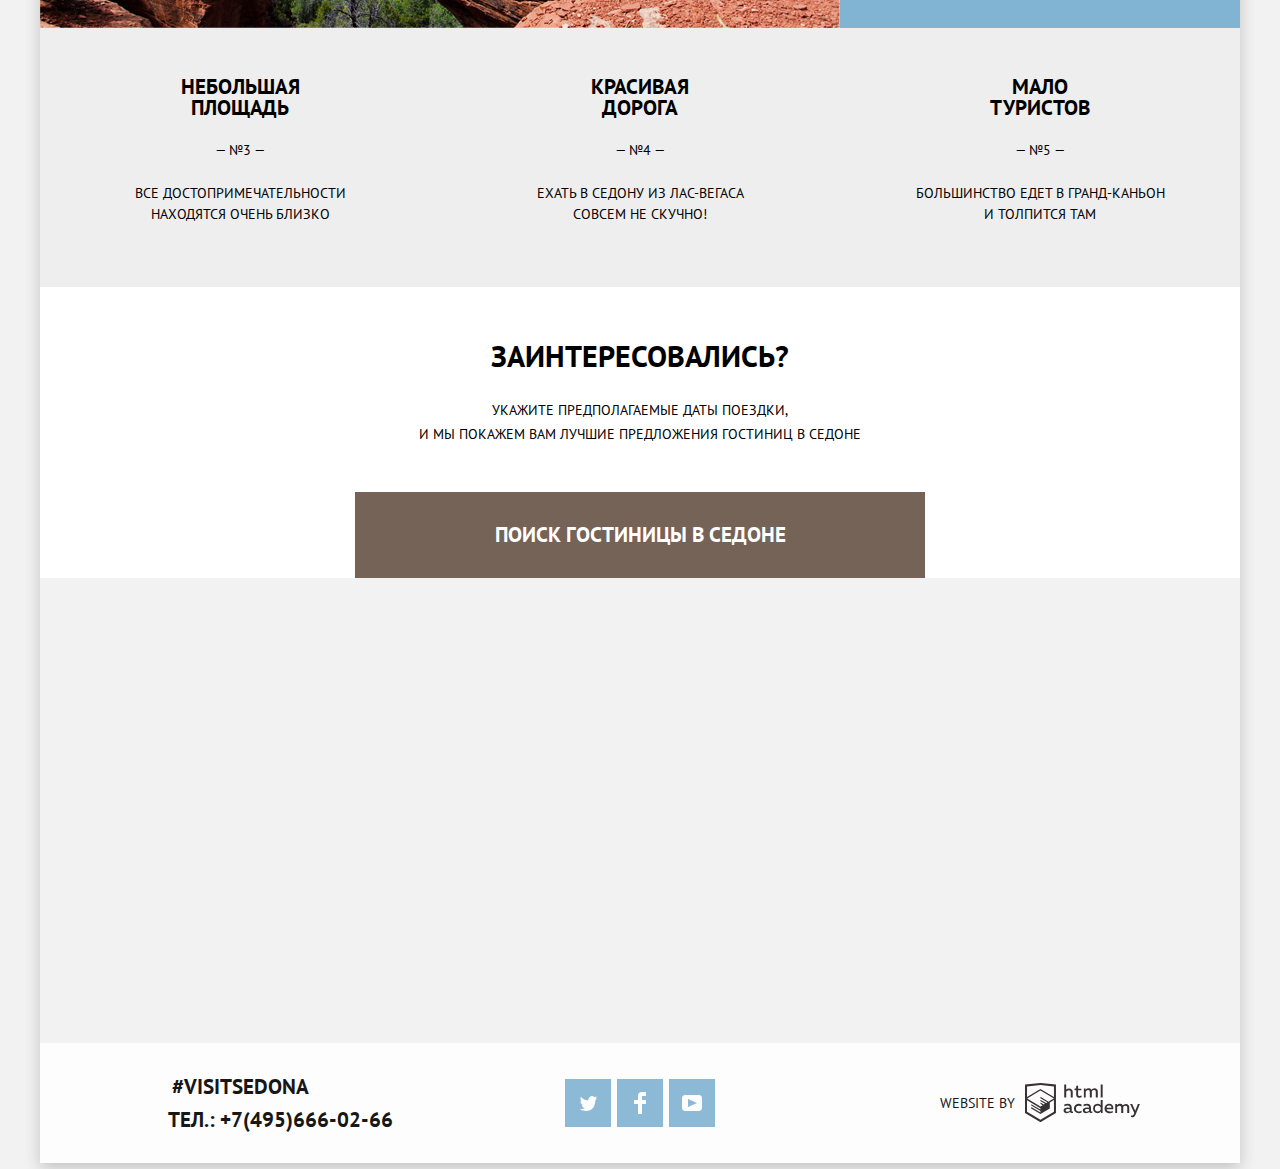
==== commit d69c37b3: "Исправления, доступность" ====
--- a/index.html
+++ b/index.html
@@ -6,7 +6,7 @@
   <title>HTML Academy: Седона</title>
   <link href="https://fonts.googleapis.com/css?family=PT+Sans:400,700&display=swap&subset=cyrillic" rel="stylesheet">
   <link href="css/normalize.css" rel="stylesheet">
-  <link href="css/style-mini.css" rel="stylesheet">
+  <link href="css/style.css" rel="stylesheet">
 </head>
 
 <body>
@@ -20,7 +20,7 @@
           <li class="menu-item hotels"><a href="catalog.html">Гостиницы</a></li>
         </ul>
       </nav>
-      <a href="#"><img class="logo" src="img/logo.svg" width="140" height="71" alt="Логотип Седона">
+      <a><img class="logo" src="img/logo.svg" width="140" height="71" alt="Логотип Седона">
       </a>
     </header>
     <main>
@@ -118,7 +118,8 @@
                 </svg>
               </button>
             </p>
-            <p class="search-date"><label for="search-date-out">Дата выезда:</label>
+            <p class="search-date">
+              <label for="search-date-out">Дата выезда:</label>
               <input type="text" name="date-out" id="search-date-out" value="4 июля 2017">
               <button class="calendar" type="button">
                 <svg xmlns="http://www.w3.org/2000/svg" width="21" height="22" viewBox="0 0 21 22">
@@ -146,7 +147,7 @@
         </div>
 
       </section>
-      <iframe height="585" width="1200"
+      <iframe class="map-img" height="585" width="1200"
         src="https://www.google.com/maps/embed/v1/search?q=Sedona%2C%20AZ%2C%20United%20States&key=AIzaSyCro3tHChMiGSgzL_9c4i_nZrinIxPum5o&zoom=9&center=34.869854,-111.761137"
         allowfullscreen>
       </iframe>
@@ -234,7 +235,7 @@
       </div>
     </footer>
   </div>
-  <script src="js/search-form-mini.js"></script>
+  <script src="js/search-form.js"></script>
 </body>
 
 </html>
--- a/css/style.css
+++ b/css/style.css
@@ -0,0 +1,1412 @@
+body {
+  margin: 0;
+  padding: 0;
+
+  font-family: "PT Sans", Arial, sans-serif;
+  font-size: 14px;
+  line-height: 21px;
+  font-weight: 400;
+  text-transform: uppercase;
+  color: #000000;
+
+  background-color: #f2f2f2
+}
+
+*,
+*::before,
+*::after {
+  -webkit-box-sizing: inherit;
+          box-sizing: inherit;
+}
+
+html {
+  -webkit-box-sizing: inherit;
+          box-sizing: border-box;
+}
+
+.container {
+  margin-left: auto;
+  margin-right: auto;
+
+  width: 1200px;
+
+  background-color: #f2f2f2;
+  -webkit-box-shadow: 0 5px 15px 0 rgba(0, 1, 1, 0.2);
+          box-shadow: 0 5px 15px 0 rgba(0, 1, 1, 0.2);
+}
+
+.visually-hidden {
+  position: absolute;
+  width: 1px;
+  height: 1px;
+  margin: -1px;
+  border: 0;
+  padding: 0;
+  clip: rect(0 0 0 0);
+  overflow: hidden
+}
+
+a {
+  text-decoration: none;
+}
+
+/*навигация*/
+.main-header {
+  position: relative;
+}
+
+.menu {
+  display: flex;
+  -ms-flex-wrap: wrap;
+      flex-wrap: wrap;
+  padding-left: 72px;
+  padding-right: 72px;
+  margin: 0;
+
+  width: 1200px;
+
+  line-height: 26px;
+  font-weight: 700;
+
+  background-color: #ffffff;
+
+  list-style: none;
+}
+
+.menu-item {
+  padding-top: 15px;
+
+  width: 239px;
+  height: 56px;
+}
+
+.information,
+.photo {
+  text-align: left;
+}
+
+.map,
+.hotels {
+  text-align: right;
+}
+
+.left {
+  margin-left: auto;
+}
+
+.logo {
+  position: absolute;
+  top: 0px;
+  left: 50%;
+  -webkit-transform: translateX(-50%);
+      -ms-transform: translateX(-50%);
+          transform: translateX(-50%);
+
+  display: block;
+
+  width: 140px;
+  height: 71px;
+}
+
+.menu a {
+  color: #000000;
+}
+
+.menu a:hover,
+.menu a:focus {
+  color: #81b3d2;
+}
+
+.menu a:active {
+  color: #000000;
+  opacity: 0.3;
+}
+
+/*шапка*/
+.intro {
+  display: flex;
+  -webkit-box-pack: center;
+     -ms-flex-pack: center;
+   justify-content: center;
+  margin-bottom: -3px;
+  padding-top: 76px;
+
+  height: 510px;
+
+  background:
+    url(../img/intro-mask.svg) 50% 100% no-repeat,
+    url(../img/background-photo.jpg) 0% 29% no-repeat;
+  background-color: #5496bd;
+  background-size: auto;
+}
+
+.intro-text {
+  padding-left: 20px;
+  padding-right: 20px;
+  padding-top: 62px;
+  padding-bottom: 52px;
+
+  min-width: 216px;
+
+  text-align: center;
+
+  background-color: #ffffff;
+}
+
+/*текст шапки*/
+h2 {
+  padding-left: 340px;
+  padding-right: 340px;
+  margin: 0px;
+
+  font-size: 21px;
+  line-height: 26px;
+  font-weight: 700;
+}
+
+.intro-text p {
+  padding-left: 32px;
+  padding-right: 32px;
+  margin: 0px;
+  margin-top: 28px;
+
+  line-height: 26px;
+
+  background-color: #ffffff;
+}
+
+/*преимущества*/
+
+.feature {
+  display: flex;
+  -ms-flex-wrap: wrap;
+      flex-wrap: wrap;
+      -webkit-box-pack: justify;
+         -ms-flex-pack: justify;
+       justify-content: space-between;
+  margin: 0;
+  padding: 0;
+
+  width: auto;
+
+  list-style: none;
+}
+
+.feature-item {
+  position: relative;
+
+  text-align: center;
+}
+
+.feature-item-flex {
+  display: flex;
+  -webkit-box-pack: justify;
+     -ms-flex-pack: justify;
+   justify-content: space-between;
+  width: auto;
+}
+
+.advantage {
+  display: -webkit-box;
+  display: -ms-flexbox;
+  display: flex;
+     -webkit-box-orient: vertical;
+  -webkit-box-direction: normal;
+     -ms-flex-direction: column;
+         flex-direction: column;
+  -webkit-box-pack: center;
+     -ms-flex-pack: center;
+   justify-content: center;
+  padding-top: 32px;
+  padding-bottom: 49px;
+  padding-left: 20px;
+  padding-right: 20px;
+
+  width: 400px;
+
+  color: #ffffff;
+
+  background-color: #81b3d2;
+}
+
+.advantage p {
+  padding-left: 30px;
+  padding-right: 30px;
+  padding-top: 20px;
+  padding-bottom: 0px;
+  margin: 0px;
+
+}
+
+.feature-item h3 {
+  margin: 0px;
+  margin-bottom: 5px;
+
+  font-size: 21px;
+  line-height: 21px;
+  font-weight: 700;
+}
+
+.align p {
+  padding-right: 30px;
+  padding-left: 30px;
+  margin-top: 26px;
+  margin-bottom: 0px;
+}
+
+p.advantage-position {
+  padding-left: 20px;
+  padding-right: 20px;
+  margin: 0px;
+}
+
+.align {
+  padding-top: 159px;
+  padding-bottom: 85px;
+  padding-left: 20px;
+  padding-right: 20px;
+
+  width: 400px;
+}
+
+.align::before {
+  content: "";
+  position: absolute;
+  top: 61px;
+  left: 50%;
+  -webkit-transform: translateX(-50%);
+      -ms-transform: translateX(-50%);
+          transform: translateX(-50%);
+
+  display: block;
+  width: 75px;
+  height: 76px;
+
+  background-repeat: no-repeat;
+  background-position: center top;
+  background-size: contain
+}
+
+.feature-item-housing::before {
+  background-image: url("../img/icon-home.svg");
+}
+
+.feature-item-food::before {
+  background-image: url("../img/icon-food.svg");
+}
+
+.feature-item-gift::before {
+  background-image: url("../img/icon-gift.svg");
+}
+
+.color {
+  padding-top: 48px;
+  padding-bottom: 62px;
+  padding-left: 20px;
+  padding-right: 20px;
+
+  min-height: 256px;
+  width: 400px;
+
+  background-color: #eeeeee;
+}
+
+.color p {
+  padding-right: 50px;
+  padding-left: 50px;
+  margin-top: 22px;
+  margin-bottom: 0px;
+}
+
+
+/*поиск отеля*/
+.search {
+  padding: 0px;
+  padding-top: 52px;
+  padding-left: 315px;
+  padding-right: 315px;
+
+  background-color: #ffffff;
+
+}
+
+h2.search-title {
+  margin-bottom: 25px;
+  padding: 0px;
+
+  font-size: 30px;
+  line-height: 34px;
+  font-weight: 700;
+  text-align: center
+}
+
+p.search-text {
+  padding-right: 50px;
+  padding-left: 50px;
+  margin: 0px;
+
+  line-height: 24px;
+  text-align: center;
+}
+
+.search-button {
+  position: relative;
+  z-index: 2;
+  display: block;
+  padding-top: 30px;
+  padding-bottom: 30px;
+  margin-bottom: 0;
+  margin-top: 46px;
+
+  width: 570px;
+
+  font-size: 21px;
+  line-height: 26px;
+  font-weight: 700;
+  text-align: center;
+  color: #ffffff;
+
+  background-color: #766357;
+}
+
+.search-button:hover,
+.search-button:focus {
+  color: #ffffff;
+
+  background-color: #604e43;
+}
+
+.search-button:active {
+  color: #857871;
+
+  background-color: #503e33;
+}
+
+/*форма поиска отелей*/
+
+@-webkit-keyframes shake {
+  0%,
+  100% {
+    -webkit-transform: translateX(0);
+            transform: translateX(0);
+  }
+
+  10%,
+  30%,
+  50%,
+  70%,
+  90% {
+    -webkit-transform: translateX(-10px);
+            transform: translateX(-10px);
+  }
+
+  20%,
+  40%,
+  60%,
+  80% {
+    -webkit-transform: translateX(10px);
+            transform: translateX(10px);
+  }
+}
+
+@keyframes shake {
+
+  0%,
+  100% {
+    -webkit-transform: translateX(0);
+            transform: translateX(0);
+  }
+
+  10%,
+  30%,
+  50%,
+  70%,
+  90% {
+    -webkit-transform: translateX(-10px);
+            transform: translateX(-10px);
+  }
+
+  20%,
+  40%,
+  60%,
+  80% {
+    -webkit-transform: translateX(10px);
+            transform: translateX(10px);
+  }
+}
+
+.search-form-wrapper {
+  overflow: hidden;
+  position: absolute;
+  width: 570px;
+  min-height: 441px;
+}
+
+.search-form {
+  display: block;
+  position: absolute;
+  z-index: 1;
+  padding: 55px;
+
+  width: 570px;
+  min-height: 395px;
+
+  font-size: 14px;
+  line-height: 26px;
+  font-weight: 700;
+
+  background-color: #ffffff;
+
+  -webkit-transition: -webkit-transform 0.9s;
+  transition: -webkit-transform 0.9s;
+  -o-transition: transform 0.9s;
+
+  transition: transform 0.9s;
+
+  transition: transform 0.9s, -webkit-transform 0.9s;
+}
+
+.block-noon {
+  min-height: 0px;
+  transition: min-height 0.9s;
+}
+
+.block-view {
+  min-height: 441px;
+}
+
+.search-form-none {
+  -webkit-transform: translateY(-100%);
+      -ms-transform: translateY(-100%);
+          transform: translateY(-100%);
+}
+
+.search-form-down {
+  -webkit-transform: translateY(0px);
+      -ms-transform: translateY(0px);
+          transform: translateY(0px);
+}
+
+.search-form-error {
+  -webkit-animation: shake 0.6s;
+          animation: shake 0.6s;
+}
+
+.search-form input {
+  font-size: 14px;
+  font-weight: 700;
+  text-transform: uppercase;
+}
+
+.search-date {
+  position: relative;
+  display: flex;
+  -webkit-box-pack: justify;
+     -ms-flex-pack: justify;
+     justify-content: space-between;
+   -webkit-box-align: center;
+      -ms-flex-align: center;
+         align-items: center;
+  margin: 0px;
+}
+
+.search-date label {
+  padding-bottom: 25px;
+}
+
+.search-date input {
+  margin: 0;
+  margin-bottom: 29px;
+  margin-left: 17px;
+  padding-left: 15px;
+
+  width: 346px;
+  height: 38px;
+
+  background-color: #f2f2f2;
+  border: none;
+
+  outline: none;
+}
+
+.search-date input:hover {
+  background-color: #ebebeb;
+}
+
+.search-date input:focus {
+  background-color: #ffffff;
+  -webkit-box-shadow: inset 0 0 0 2px #e5e5e5;
+          box-shadow: inset 0 0 0 2px #e5e5e5;
+  outline: 0;
+}
+
+.search-date .calendar {
+  position: absolute;
+  top: 27%;
+  right: 9px;
+  -webkit-transform: translateY(-50%);
+      -ms-transform: translateY(-50%);
+          transform: translateY(-50%);
+  padding: 0;
+
+  font-size: 0;
+  fill: #cacaca;
+
+  background: 0 0;
+  border: none;
+}
+
+.calendar:focus path,
+.calendar:hover path {
+  fill: #000000;
+}
+
+.calendar:active path {
+  fill: #81b3d2;
+}
+
+.calendar:active,
+.calendar:focus {
+  outline: 0;
+}
+
+.search-people {
+  display: -webkit-inline-box;
+  display: -ms-inline-flexbox;
+  display: inline-flex;
+    -ms-flex-pack: distribute;
+  justify-content: space-around;
+  margin: 0px;
+}
+
+.search-people label {
+  padding-top: 9px;
+}
+
+.search-people input {
+  margin: 0;
+  margin-left: auto;
+
+  width: 38px;
+  height: 38px;
+
+  text-align: center;
+
+  background-color: #f2f2f2;
+  border: none;
+
+  outline: none;
+}
+
+.search-people input:hover {
+  background-color: #ebebeb;
+}
+
+.search-people input:focus {
+  background-color: #ffffff;
+  -webkit-box-shadow: inset 0 0 0 2px #e5e5e5;
+          box-shadow: inset 0 0 0 2px #e5e5e5;
+  outline: 0;
+}
+
+.search-people .adults {
+  padding-right: 41px;
+}
+
+.search-people .children {
+  margin-right: 26px;
+  margin-left: 48px
+}
+
+.btn {
+  padding: 0px;
+
+  width: 38px;
+  height: 38px;
+
+  font-size: 21px;
+  line-height: 26px;
+  font-weight: 700;
+
+  color: #a9a9a9;
+  background-color: #f2f2f2;
+  border: none;
+}
+
+.btn:hover,
+.btn:focus {
+  color: #000000;
+}
+
+.btn:active {
+  color: #81b3d2;
+}
+
+.button-find {
+  margin-top: 56px;
+  padding: 0px;
+
+  width: 457px;
+  height: 58px;
+
+  font-size: 21px;
+  line-height: 26px;
+  font-weight: 700;
+  color: #ffffff;
+
+  background-color: #81b3d2;
+  border: none;
+}
+
+.button-find:hover,
+.button-find:focus {
+  background-color: #669ec0;
+}
+
+.button-find:active {
+  color: #88b6d1;
+  background-color: #5496bd;
+}
+
+.map-img {
+  border: none;
+}
+
+/*футер*/
+.main-footer {
+  background-color: #ffffff;
+  opacity: 0.9;
+}
+
+.footer-position {
+  margin-top: -126px;
+}
+
+.footer-container {
+  display: -webkit-box;
+  display: -ms-flexbox;
+  display: flex;
+   -webkit-box-pack: justify;
+      -ms-flex-pack: justify;
+    justify-content: space-between;
+  -webkit-box-align: center;
+     -ms-flex-align: center;
+        align-items: center;
+
+  width: auto;
+  height: 120px;
+}
+
+.contacts a {
+  color: #000000;
+}
+
+.contacts {
+  width: 400px;
+
+  font-size: 21px;
+  line-height: 26px;
+  font-weight: 700;
+  text-align: center;
+
+}
+
+.contacts p {
+  margin: 0;
+  margin-bottom: 7px;
+}
+
+.contacts a {
+  padding-left: 80px;
+}
+
+
+.social-cells {
+  display: -webkit-inline-box;
+  display: -ms-inline-flexbox;
+  display: inline-flex;
+  -ms-flex-wrap: wrap;
+      flex-wrap: wrap;
+  -webkit-box-pack: center;
+      -ms-flex-pack: center;
+      justify-content: center;
+  margin: 0 auto;
+  padding: 0;
+
+  width: 400px;
+
+  list-style: none;
+}
+
+.social-cells li:not(:last-child) {
+  margin-right: 6px;
+}
+
+.social-button li:last-child {
+  margin-right: 0px;
+}
+
+.social-button {
+  display: -webkit-box;
+  display: -ms-flexbox;
+  display: flex;
+  -webkit-box-align: center;
+     -ms-flex-align: center;
+        align-items: center;
+  -webkit-box-pack: center;
+     -ms-flex-pack: center;
+   justify-content: center;
+
+  width: 46px;
+  height: 48px;
+
+  background-color: #81b3d2;
+}
+
+.social-button:hover,
+.social-button:focus {
+  background-color: #669ec0;
+}
+
+.social-button:active {
+  fill: #5496bd;
+  background-color: #5496bd;
+  fill-opacity: 0.3;
+}
+
+.social-button:active path {
+  fill-opacity: 0.3;
+}
+
+.copyright {
+  display: -webkit-inline-box;
+  display: -ms-inline-flexbox;
+  display: inline-flex;
+  -webkit-box-pack: center;
+      -ms-flex-pack: center;
+          justify-content: center;
+  -webkit-box-align: center;
+      -ms-flex-align: center;
+          align-items: center;
+
+  width: 400px;
+}
+
+.copyright p {
+  padding-right: 10px;
+}
+
+.html-academy {
+  display: block;
+  width: 115px;
+  height: 41px;
+}
+
+.html-academy:hover path,
+.html-academy:focus path {
+  fill: #81b3d2;
+}
+
+.html-academy:active path {
+  opacity: 0.3;
+}
+
+
+/*внутренняя страница*/
+.activ-page a {
+  color: #766357;
+}
+
+.inner-page {
+  background-image: url("../img/background-filter.jpg");
+  background-position: 25%;
+  background-color: #5496bd;
+}
+
+/*фильтры*/
+.filter fieldset {
+  padding: 0px;
+  margin: 0px;
+
+  color: #ffffff;
+
+  border: none;
+}
+
+.filter ul {
+  margin: 0;
+  margin-top: 22px;
+  padding: 0;
+
+  list-style: none;
+}
+
+.filter {
+  display: -webkit-box;
+  display: -ms-flexbox;
+  display: flex;
+  padding: 28px 72px 28px 72px;
+
+  width: 100%;
+  min-height: 217px;
+}
+
+.filter .filter-price {
+  margin-left: auto;
+}
+
+.filter .type-of-house {
+  margin-left: 127px;
+}
+
+.infra legend,
+.type-of-house legend {
+  font-size: 16px;
+  line-height: 21px;
+  font-weight: 700;
+}
+
+.filter-option {
+  padding-left: 47px;
+}
+
+.filter-option:not(:last-child) {
+  margin-bottom: 26px;
+}
+
+.filter-option label {
+  position: relative;
+  margin-left: -8px;
+
+  -webkit-user-select: none;
+     -moz-user-select: none;
+      -ms-user-select: none;
+          user-select: none;
+
+  cursor: pointer;
+}
+
+.filter-input:focus + label::before {
+  outline: auto;
+}
+
+.filter-input-checkbox+label::before {
+  content: "";
+  position: absolute;
+  top: 0px;
+  left: -38px;
+
+  width: 27px;
+  height: 23px;
+
+  background-image: url("../img/checkbox-off.svg");
+  background-repeat: no-repeat;
+  background-position: 0 0;
+
+  cursor: pointer;
+}
+
+.filter-input-checkbox:checked+label::before {
+  content: "";
+  position: absolute;
+  top: 0px;
+  left: -38px;
+
+  width: 27px;
+  height: 23px;
+
+  background-image: url("../img/checkbox-on.svg");
+  background-repeat: no-repeat;
+  background-position: 0 0;
+
+  cursor: pointer;
+}
+
+.filter-input-checkbox:disabled+label::before {
+  content: "";
+  position: absolute;
+  top: 0px;
+  left: -38px;
+
+  width: 27px;
+  height: 23px;
+
+  background-image: url("../img/checkbox-disabled.svg");
+  background-repeat: no-repeat;
+  background-position: 0 0;
+
+  cursor: pointer;
+}
+
+.filter-price legend {
+  margin-bottom: 8px;
+
+  font-size: 16px;
+  line-height: 21px;
+  font-weight: 700;
+}
+
+.range-number {
+  position: relative;
+  margin: 0px;
+
+  width: 318px;
+  height: 36px;
+
+  font-size: 0;
+
+  border: 2px solid #ffffff;
+  border-radius: 2px;
+}
+
+.range-number label {
+  display: inline-block;
+  padding-top: 3px;
+
+  font-size: 14px;
+  line-height: 28px;
+  vertical-align: top;
+
+  cursor: pointer;
+}
+
+.range-number .min-price {
+  padding-left: 65px;
+}
+
+.range-number .max-price {
+  padding-left: 76px;
+}
+
+.range-number input {
+  width: 50px;
+  margin: 0;
+
+  color: inherit;
+  font: inherit;
+
+  background: none;
+  border: none;
+}
+
+.range-number::after {
+  content: "";
+  position: absolute;
+  top: 50%;
+  left: 50%;
+
+  width: 2px;
+  height: 22px;
+
+  background: #ffffff;
+  -webkit-transform: translate(-50%, -50%);
+      -ms-transform: translate(-50%, -50%);
+          transform: translate(-50%, -50%);
+}
+
+.range-slider-track {
+  position: relative;
+  margin-top: 21px;
+
+  height: 3px;
+
+  background-color: rgba(255, 255, 255, .3);
+}
+
+.range-slider-track .bar {
+  width: 80%;
+  height: 2px;
+  background-color: #ffffff;
+}
+
+.range-slider-pin {
+  position: absolute;
+  top: -9px;
+
+  width: 20px;
+  height: 20px;
+
+  background: #ababab;
+  border: 8px solid #ffffff;
+  border-radius: 50%;
+
+  cursor: pointer;
+}
+
+.range-slider-pin-min {
+  left: 0
+}
+
+.range-slider-pin-max {
+  left: 80%
+}
+
+.range-slider-pin:hover {
+  background: #1c4f80;
+}
+
+.filter-button {
+  display: block;
+  padding: 0px;
+  margin-top: 31px;
+  margin-left: 87px;
+  margin-right: auto;
+
+  width: 137px;
+  height: 36px;
+
+  text-align: center;
+  text-transform: uppercase;
+  color: #ffffff;
+
+  border: 2px solid #ffffff;
+  border-radius: 3px;
+  background-color: transparent;
+
+  cursor: pointer;
+}
+
+.filter-button:hover,
+.filter-button:focus {
+  color: #000000;
+
+  background-color: #ffffff;
+
+  cursor: pointer;
+}
+
+/*результаты фильтра*/
+.resalts {
+  background-color: #ffffff;
+}
+
+.sorting ul {
+  margin: 0;
+  padding: 0;
+  padding-top: 15px;
+
+  list-style: none;
+}
+
+.sorting {
+  display: -webkit-box;
+  display: -ms-flexbox;
+  display: flex;
+  padding: 21px 72px 21px 72px;
+  border-bottom: 2px solid #e5e5e5;
+
+  width: 100%;
+  min-height: 86px;
+
+  text-transform: none;
+}
+
+.sorting-list-type {
+  display: -webkit-box;
+  display: -ms-flexbox;
+  display: flex;
+  padding-right: 11px;
+
+  font-size: 12px;
+  line-height: 18px;
+  text-transform: uppercase;
+}
+
+.sorting .sorting-list-rating {
+  display: -webkit-box;
+  display: -ms-flexbox;
+  display: flex;
+  margin-left: auto;
+}
+
+.sorting-list-type a {
+  display: block;
+
+  color: #000000;
+  opacity: 0.3;
+
+  border-bottom: 1px dashed #81b3d2;
+}
+
+.sorting p:nth-child(1) {
+  margin: 0px;
+  padding-top: 10px;
+
+  font-size: 21px;
+  line-height: 26px;
+  font-weight: 700;
+  text-transform: uppercase;
+}
+
+.sorting p:nth-child(2) {
+  margin: 0px;
+  padding-left: 47px;
+  padding-top:15px;
+
+  font-size: 12px;
+  line-height: 18px;
+  text-transform: uppercase;
+}
+
+a.sorting-type {
+  margin-right: 34px;
+}
+
+a.sorting-activ {
+  margin-left: 39px;
+  margin-right: 34px;
+
+  color: #81b3d2;
+  opacity: 1;
+
+  border: none;
+}
+
+.sorting-list-type a:hover,
+.sorting-list-type a:focus {
+  color: #81b3d2;
+  opacity: 1;
+
+  border-bottom: 1px dashed #81b3d2;
+}
+
+.sorting-list-type a:active {
+  color: #000000;
+  opacity: 1;
+
+  border: none;
+}
+
+.rating-button,
+.rating-button-current  {
+  display: inline-block;
+
+  text-align: center;
+  vertical-align: middle;
+
+  width: 15px;
+  height: 25px;
+}
+
+.rating-button {
+  margin-right: 5px;
+}
+
+.rating-button path {
+  fill: #cacaca;
+}
+
+.rating-button:hover path,
+.rating-button:focus path {
+  fill: #231f20;
+}
+
+.rating-button:active path {
+  fill: #81b3d2;
+}
+
+.rating-button-current path {
+  fill: #81b3d2;
+}
+
+/*список отелей*/
+.found-list {
+  margin: 0;
+  padding: 0;
+
+  list-style: none;
+}
+
+.found-item p {
+  margin: 0;
+}
+
+h3 {
+  margin: 0;
+
+  font-size: 21px;
+  line-height: 26px;
+  font-weight: 700;
+}
+
+.found-item {
+  display: -webkit-box;
+  display: -ms-flexbox;
+  display: flex;
+  -webkit-box-pack: justify;
+      -ms-flex-pack: justify;
+          justify-content: space-between;
+  padding: 23px 72px 23px 72px;
+
+  width: auto;
+  min-height: 151px;
+
+  border-bottom: 2px solid #e5e5e5;
+}
+
+.found-item-hotel {
+  display: -webkit-box;
+  display: -ms-flexbox;
+  display: flex;
+  -webkit-box-pack: start;
+      -ms-flex-pack: start;
+          justify-content: start;
+  width: 600px;
+}
+
+.found-item-hotel img {
+  display: block;
+  margin-top: 6px;
+}
+
+.discription {
+  display: -webkit-box;
+  display: -ms-flexbox;
+  display: flex;
+  -ms-flex-wrap: wrap;
+      flex-wrap: wrap;
+  margin-left: 30px;
+
+  width: 259px;
+  min-height: 90px;
+}
+
+.discription-class {
+  display: -webkit-box;
+  display: -ms-flexbox;
+  display: flex;
+  padding-top: 6px;
+
+  width: 100%;
+}
+
+.discription-class p:nth-child(1) {
+  margin-right: 6px;
+
+  width: 110px;
+}
+
+.discription-class p:nth-child(2) {
+  width: 142px;
+}
+
+.found-list h3 a {
+  color: #000000;
+}
+
+.hotel:hover,
+.hotel:focus {
+  color: #81b3d2;
+}
+
+.hotel:active {
+  color: #000000;
+  opacity: 0.3;
+}
+
+.details {
+  display: block;
+
+  padding-left: 16px;
+  padding-right: 16px;
+  padding-top: 4px;
+  padding-bottom: 4px;
+  margin-right: 6px;
+  margin-top: 9px;
+
+  height: 28px;
+
+  font-weight: 700;
+  color: #ffffff;
+
+  background-color: #81b3d2;
+}
+
+.details:hover,
+.detail:focus {
+  color: #ffffff;
+
+  background-color: #669ec0;
+}
+
+.details:active {
+  color: #94b9d2;
+
+  background-color: #5496bd;
+}
+
+.booking {
+  display: block;
+
+  padding-left: 18px;
+  padding-right: 18px;
+  padding-top: 4px;
+  padding-bottom: 4px;
+  margin-top: 9px;
+
+  height: 28px;
+
+  font-weight: 700;
+  color: #ffffff;
+
+  background-color: #766357;
+}
+
+.booking:hover,
+.booking:focus {
+  color: #ffffff;
+  background-color: #604e43;
+}
+
+.booking:active {
+  color: #928a85;
+
+  background-color: #503e33;
+}
+
+p.stars {
+  display: -webkit-box;
+  display: -ms-flexbox;
+  display: flex;
+  -webkit-box-pack: end;
+      -ms-flex-pack: end;
+          justify-content: flex-end;
+  margin-right: 0px;
+  margin-left: auto;
+
+  height: 17px;
+
+  background-repeat: space;
+  background-position: right;
+}
+
+p.stars-four {
+  width: 87px;
+  height: 24px;
+  background-image: url("../img/star.svg");
+}
+
+p.stars-three {
+  width: 65px;
+  height: 24px;
+  background-image: url("../img/star.svg");
+}
+
+p.stars-two {
+  width: 42px;
+  height: 24px;
+  background-image: url("../img/star.svg");
+}
+
+p.rating {
+  padding-left: 13px;
+  padding-right: 13px;
+  padding-top: 3px;
+  padding-bottom: 3px;
+  margin-left: 0px;
+  margin-top: 46px;
+
+  color: #666666;
+
+  background-color: #f2f2f2;
+}
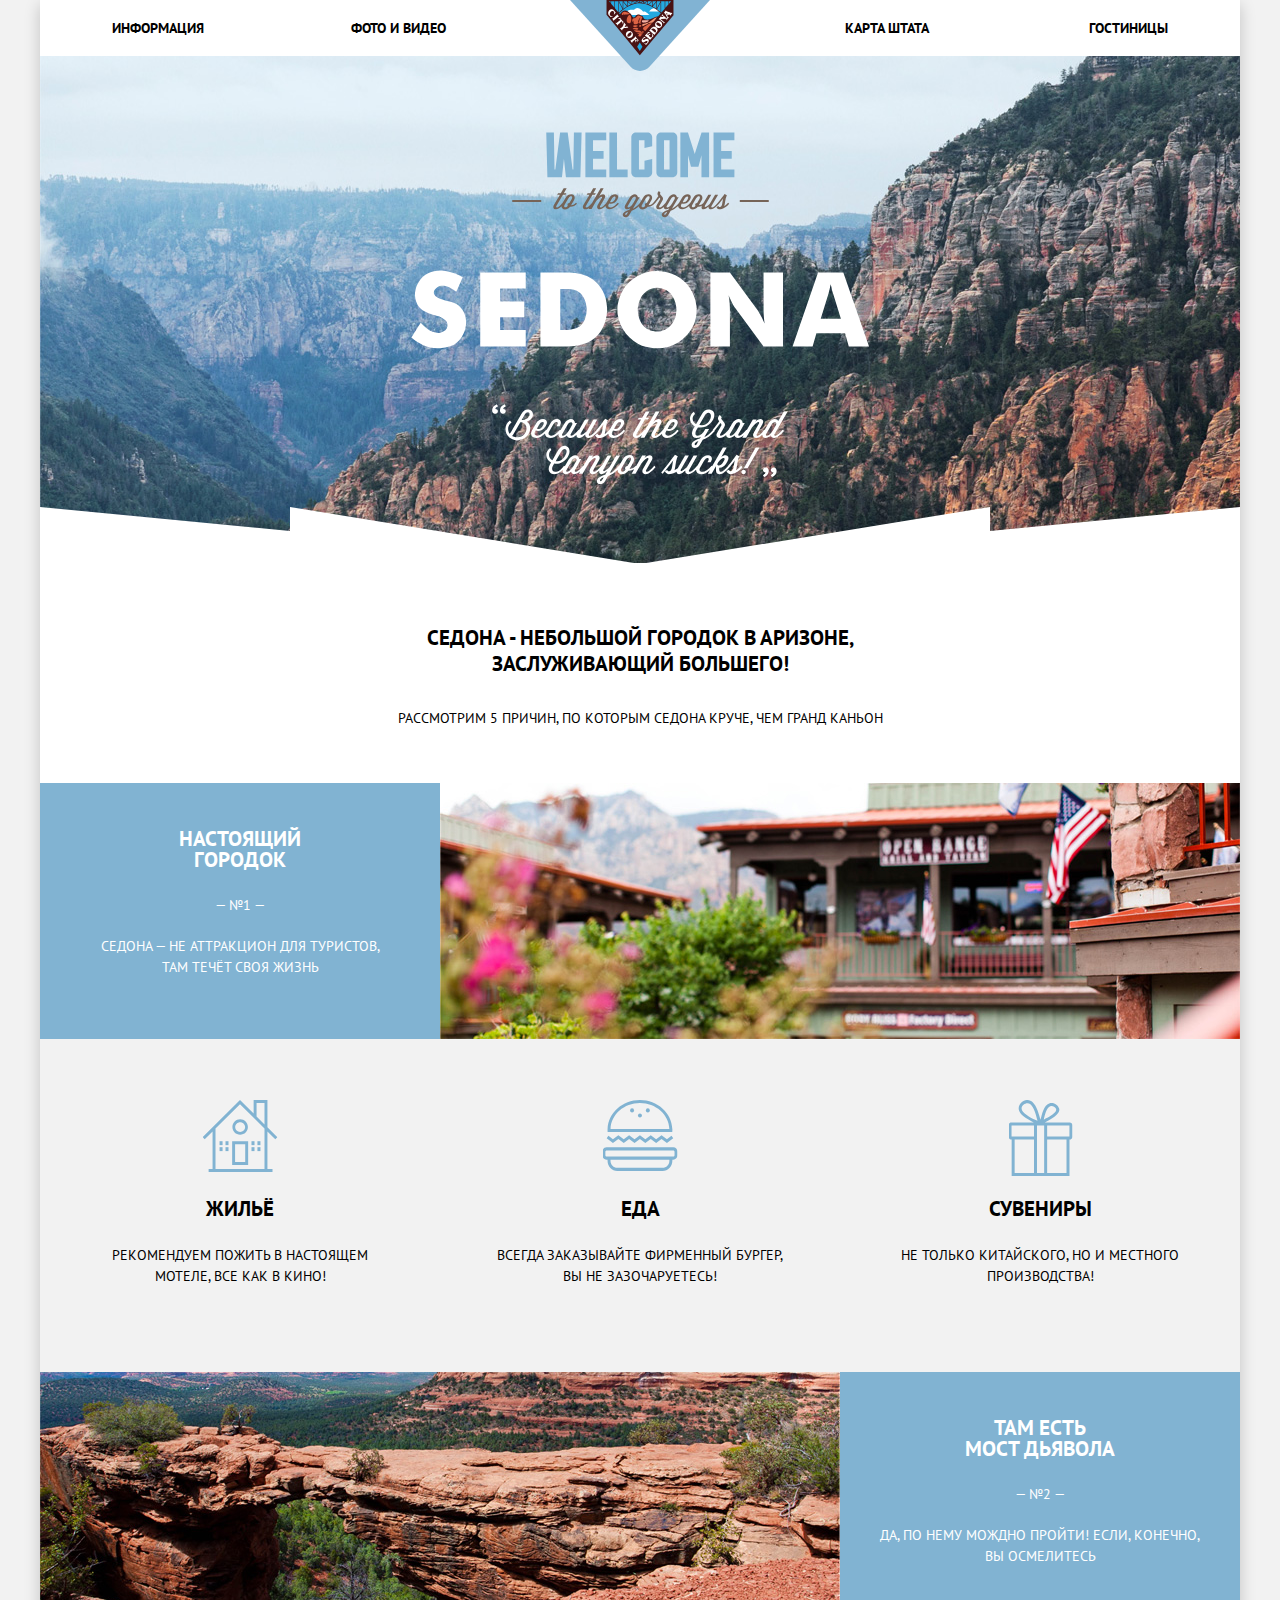
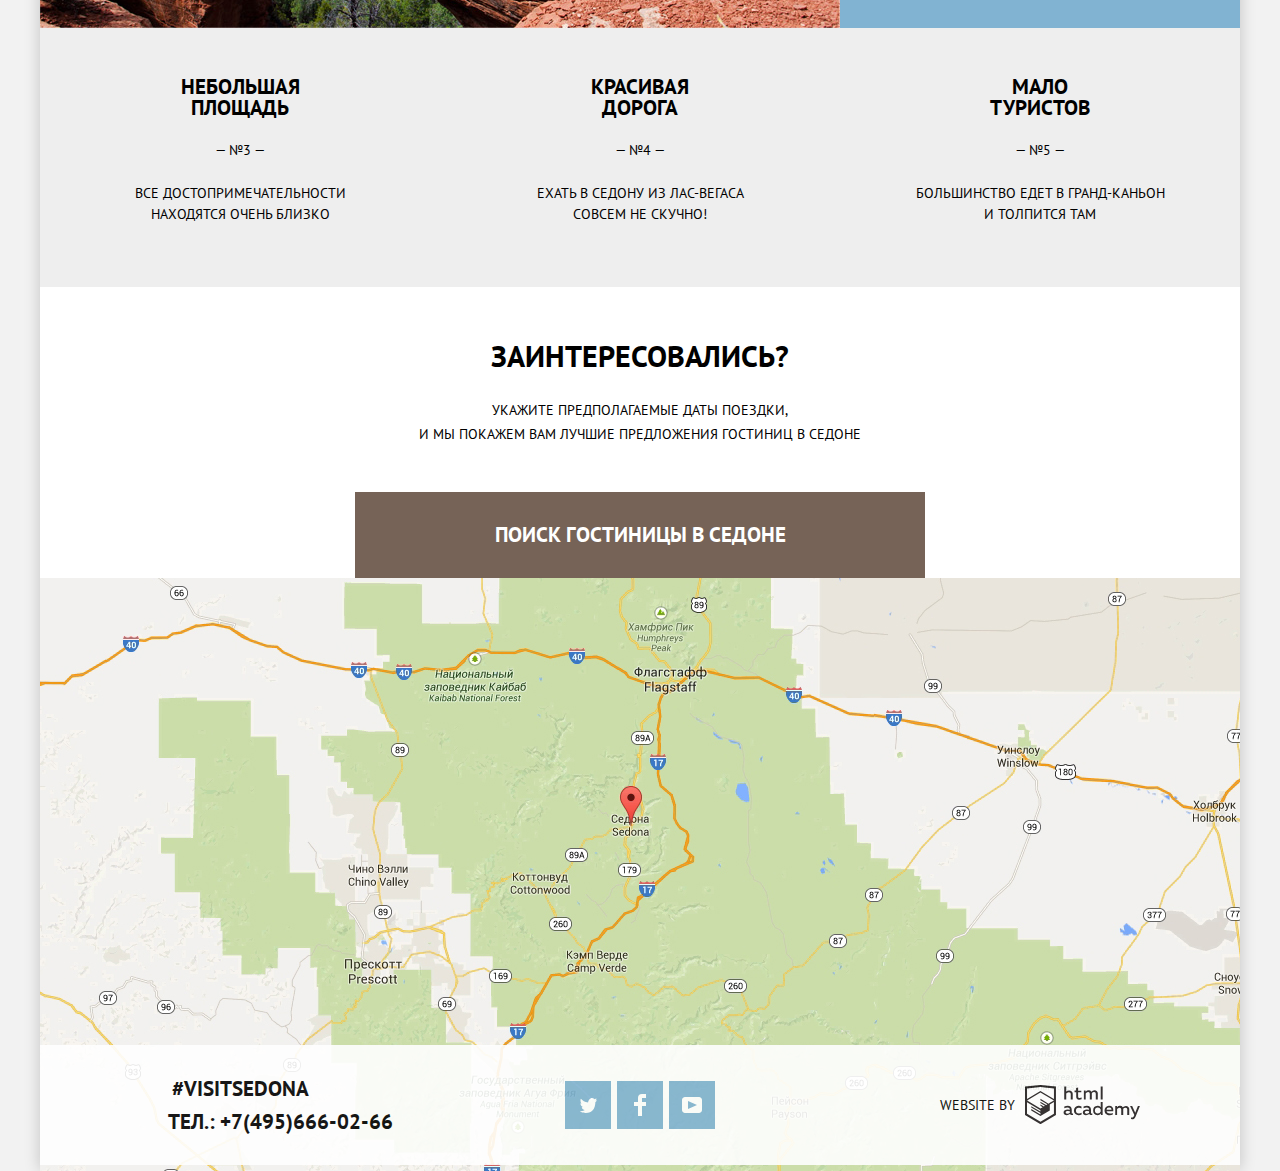
==== commit cd928d6f: "Подключение минимизированных файлов" ====
--- a/index.html
+++ b/index.html
@@ -6,7 +6,7 @@
   <title>HTML Academy: Седона</title>
   <link href="https://fonts.googleapis.com/css?family=PT+Sans:400,700&display=swap&subset=cyrillic" rel="stylesheet">
   <link href="css/normalize.css" rel="stylesheet">
-  <link href="css/style.css" rel="stylesheet">
+  <link href="css/style-mini.css" rel="stylesheet">
 </head>
 
 <body>
@@ -147,10 +147,12 @@
         </div>
 
       </section>
-      <iframe class="map-img" height="585" width="1200"
-        src="https://www.google.com/maps/embed/v1/search?q=Sedona%2C%20AZ%2C%20United%20States&key=AIzaSyCro3tHChMiGSgzL_9c4i_nZrinIxPum5o&zoom=9&center=34.869854,-111.761137"
-        allowfullscreen>
-      </iframe>
+      <div class="map-img-container">
+        <iframe class="map-img" height="585" width="1200"
+          src="https://www.google.com/maps/embed/v1/search?q=Sedona%2C%20AZ%2C%20United%20States&key=AIzaSyCro3tHChMiGSgzL_9c4i_nZrinIxPum5o&zoom=9&center=34.869854,-111.761137"
+          allowfullscreen>
+        </iframe>
+      </div>
     </main>
     <footer class="main-footer footer-position">
       <div class="footer-container">
@@ -235,7 +237,7 @@
       </div>
     </footer>
   </div>
-  <script src="js/search-form.js"></script>
+  <script src="js/search-form-mini.js"></script>
 </body>
 
 </html>
--- a/css/style-mini.css
+++ b/css/style-mini.css
@@ -0,0 +1 @@
+@-webkit-keyframes shake{0%,to{-webkit-transform:translateX(0);transform:translateX(0)}10%,30%,50%,70%,90%{-webkit-transform:translateX(-10px);transform:translateX(-10px)}20%,40%,60%,80%{-webkit-transform:translateX(10px);transform:translateX(10px)}}@keyframes shake{0%,to{-webkit-transform:translateX(0);transform:translateX(0)}10%,30%,50%,70%,90%{-webkit-transform:translateX(-10px);transform:translateX(-10px)}20%,40%,60%,80%{-webkit-transform:translateX(10px);transform:translateX(10px)}}.container,body{background-color:#f2f2f2}body{margin:0;padding:0;font-family:"PT Sans",Arial,sans-serif;font-size:14px;line-height:21px;font-weight:400;text-transform:uppercase}*,::after,::before,html{-webkit-box-sizing:inherit;box-sizing:inherit}html{box-sizing:border-box}.container{margin-left:auto;margin-right:auto;width:1200px;-webkit-box-shadow:0 5px 15px 0 rgba(0,1,1,.2);box-shadow:0 5px 15px 0 rgba(0,1,1,.2)}.visually-hidden{position:absolute;width:1px;height:1px;margin:-1px;border:0;padding:0;clip:rect(0 0 0 0);overflow:hidden}a{text-decoration:none}.main-header{position:relative}.menu{display:flex;-ms-flex-wrap:wrap;flex-wrap:wrap;padding-left:72px;padding-right:72px;margin:0;width:1200px;line-height:26px;font-weight:700;background-color:#fff;list-style:none}.menu-item{padding-top:15px;width:239px;height:56px}.information,.photo{text-align:left}.hotels,.map{text-align:right}.left{margin-left:auto}.logo{position:absolute;top:0;left:50%;-webkit-transform:translateX(-50%);-ms-transform:translateX(-50%);transform:translateX(-50%);display:block;width:140px;height:71px}.contacts a,.found-list h3 a,.menu a,body{color:#000}.menu a:focus,.menu a:hover{color:#81b3d2}.menu a:active{color:#000;opacity:.3}.intro{display:flex;-webkit-box-pack:center;-ms-flex-pack:center;justify-content:center;margin-bottom:-3px;padding-top:76px;height:510px;background:url(../img/intro-mask.svg) 50% 100% no-repeat,url(../img/background-photo.jpg) 0 29% no-repeat;background-color:#5496bd;background-size:auto}.intro-text{padding:62px 20px 52px;min-width:216px;text-align:center;background-color:#fff}.feature-item h3,h2{font-size:21px;font-weight:700}.intro-text p,h2{padding-left:340px;padding-right:340px;margin:0;line-height:26px}.intro-text p{padding-left:32px;padding-right:32px;margin:28px 0 0;background-color:#fff}.feature{display:flex;-ms-flex-wrap:wrap;flex-wrap:wrap;-webkit-box-pack:justify;-ms-flex-pack:justify;justify-content:space-between;margin:0;padding:0;width:auto;list-style:none}.feature-item{position:relative;text-align:center}.advantage,.feature-item-flex{display:flex;-webkit-box-pack:justify;-ms-flex-pack:justify;justify-content:space-between;width:auto}.advantage{display:-webkit-box;display:-ms-flexbox;-webkit-box-orient:vertical;-webkit-box-direction:normal;-ms-flex-direction:column;flex-direction:column;-webkit-box-pack:center;-ms-flex-pack:center;justify-content:center;padding:32px 20px 49px;width:400px;color:#fff;background-color:#81b3d2}.advantage p{padding:20px 30px 0;margin:0}.feature-item h3{margin:0 0 5px;line-height:21px}.align p{padding-right:30px;padding-left:30px;margin-top:26px;margin-bottom:0}p.advantage-position{padding-left:20px;padding-right:20px;margin:0}.align,.color{padding:159px 20px 85px;width:400px}.align::before{content:"";position:absolute;top:61px;left:50%;-webkit-transform:translateX(-50%);-ms-transform:translateX(-50%);transform:translateX(-50%);display:block;width:75px;height:76px;background-repeat:no-repeat;background-position:center top;background-size:contain}.feature-item-housing::before{background-image:url(../img/icon-home.svg)}.feature-item-food::before{background-image:url(../img/icon-food.svg)}.feature-item-gift::before{background-image:url(../img/icon-gift.svg)}.color{padding:48px 20px 62px;min-height:256px;background-color:#eee}.color p,p.search-text{padding-right:50px;padding-left:50px}.color p{margin-top:22px;margin-bottom:0}.search{padding:52px 315px 0;background-color:#fff}.search-button,h2.search-title{font-weight:700;text-align:center}h2.search-title{margin-bottom:25px;padding:0;font-size:30px;line-height:34px}p.search-text{margin:0;line-height:24px;text-align:center}.search-button{position:relative;z-index:2;display:block;padding-top:30px;padding-bottom:30px;margin-bottom:0;margin-top:46px;width:570px;font-size:21px;line-height:26px;color:#fff;background-color:#766357}.search-button:focus,.search-button:hover{color:#fff;background-color:#604e43}.search-button:active{color:#857871;background-color:#503e33}.search-form-wrapper{overflow:hidden;position:absolute;width:570px;min-height:441px}.search-form{display:block;position:absolute;z-index:1;padding:55px;width:570px;min-height:395px;font-size:14px;line-height:26px;font-weight:700;background-color:#fff;-webkit-transition:-webkit-transform .9s;-o-transition:transform .9s;transition:transform .9s;transition:transform .9s,-webkit-transform .9s}.block-noon{min-height:0;transition:min-height .9s}.block-view{min-height:441px}.search-form-none{-webkit-transform:translateY(-100%);-ms-transform:translateY(-100%);transform:translateY(-100%)}.search-form-down{-webkit-transform:translateY(0);-ms-transform:translateY(0);transform:translateY(0)}.search-form-error{-webkit-animation:shake .6s;animation:shake .6s}.search-form input{font-size:14px;font-weight:700;text-transform:uppercase}.search-date{position:relative;display:flex;-webkit-box-pack:justify;-ms-flex-pack:justify;justify-content:space-between;-webkit-box-align:center;-ms-flex-align:center;align-items:center;margin:0}.search-date label{padding-bottom:25px}.search-date input{margin:0 0 29px 17px;padding-left:15px;width:346px;height:38px;background-color:#f2f2f2;border:0;outline:0}.search-date input:hover{background-color:#ebebeb}.search-date input:focus{background-color:#fff;-webkit-box-shadow:inset 0 0 0 2px #e5e5e5;box-shadow:inset 0 0 0 2px #e5e5e5;outline:0}.search-date .calendar{position:absolute;top:27%;right:9px;-webkit-transform:translateY(-50%);-ms-transform:translateY(-50%);transform:translateY(-50%);padding:0;font-size:0;fill:#cacaca;background:0 0;border:0}.calendar:focus path,.calendar:hover path{fill:#000}.calendar:active path{fill:#81b3d2}.calendar:active,.calendar:focus{outline:0}.search-people{display:-webkit-inline-box;display:-ms-inline-flexbox;display:inline-flex;-ms-flex-pack:distribute;justify-content:space-around;margin:0}.search-people label{padding-top:9px}.search-people input{margin:0 0 0 auto;width:38px;height:38px;text-align:center;background-color:#f2f2f2;border:0;outline:0}.search-people input:hover{background-color:#ebebeb}.search-people input:focus{background-color:#fff;-webkit-box-shadow:inset 0 0 0 2px #e5e5e5;box-shadow:inset 0 0 0 2px #e5e5e5;outline:0}.search-people .adults{padding-right:41px}.search-people .children{margin-right:26px;margin-left:48px}.btn{padding:0;width:38px;height:38px;font-size:21px;line-height:26px;font-weight:700;color:#a9a9a9;background-color:#f2f2f2;border:0}.btn:focus,.btn:hover{color:#000}.btn:active{color:#81b3d2}.button-find{margin-top:56px;padding:0;width:457px;height:58px;font-size:21px;line-height:26px;font-weight:700;color:#fff;background-color:#81b3d2;border:0}.button-find:focus,.button-find:hover{background-color:#669ec0}.button-find:active{color:#88b6d1;background-color:#5496bd}.map-img-container{width:1200px;height:593px;background-image:url(../img/map.jpg);background-repeat:no-repeat;background-size:1200px 593px}.map-img{border:0}.main-footer{background-color:#fff;opacity:.9}.footer-position{margin-top:-126px}.footer-container{display:-webkit-box;display:-ms-flexbox;display:flex;-webkit-box-pack:justify;-ms-flex-pack:justify;justify-content:space-between;-webkit-box-align:center;-ms-flex-align:center;align-items:center;width:auto;height:120px}.contacts{width:400px;font-size:21px;line-height:26px;font-weight:700;text-align:center}.contacts p{margin:0 0 7px}.contacts a{padding-left:80px}.social-cells{display:-webkit-inline-box;display:-ms-inline-flexbox;display:inline-flex;-ms-flex-wrap:wrap;flex-wrap:wrap;-webkit-box-pack:center;-ms-flex-pack:center;justify-content:center;margin:0 auto;padding:0;width:400px;list-style:none}.social-cells li:not(:last-child){margin-right:6px}.social-button li:last-child{margin-right:0}.social-button{display:-webkit-box;display:-ms-flexbox;display:flex;-webkit-box-align:center;-ms-flex-align:center;align-items:center;-webkit-box-pack:center;-ms-flex-pack:center;justify-content:center;width:46px;height:48px;background-color:#81b3d2}.social-button:focus,.social-button:hover{background-color:#669ec0}.social-button:active{fill:#5496bd;background-color:#5496bd;fill-opacity:.3}.social-button:active path{fill-opacity:.3}.copyright{display:-webkit-inline-box;display:-ms-inline-flexbox;display:inline-flex;-webkit-box-pack:center;-ms-flex-pack:center;justify-content:center;-webkit-box-align:center;-ms-flex-align:center;align-items:center;width:400px}.copyright p{padding-right:10px}.html-academy{display:block;width:115px;height:41px}.html-academy:focus path,.html-academy:hover path{fill:#81b3d2}.html-academy:active path{opacity:.3}.activ-page a{color:#766357}.inner-page{background-image:url(../img/background-filter.jpg);background-position:25%;background-color:#5496bd}.filter fieldset{padding:0;margin:0;color:#fff;border:0}.filter ul{margin:22px 0 0;padding:0;list-style:none}.filter{display:-webkit-box;display:-ms-flexbox;display:flex;padding:28px 72px;width:100%;min-height:217px}.filter .filter-price{margin-left:auto}.filter .type-of-house{margin-left:127px}.infra legend,.type-of-house legend{font-size:16px;line-height:21px;font-weight:700}.filter-option{padding-left:47px}.filter-option:not(:last-child){margin-bottom:26px}.filter-option label{position:relative;margin-left:-8px;-webkit-user-select:none;-moz-user-select:none;-ms-user-select:none;user-select:none;cursor:pointer}.filter-input:focus+label::before{outline:auto}.filter-input-checkbox+label::before{content:"";position:absolute;top:0;left:-38px;width:27px;height:23px;background-image:url(../img/checkbox-off.svg);background-repeat:no-repeat;background-position:0 0;cursor:pointer}.filter-input-checkbox:checked+label::before{content:"";position:absolute;top:0;left:-38px;width:27px;height:23px;background-image:url(../img/checkbox-on.svg);background-repeat:no-repeat;background-position:0 0;cursor:pointer}.filter-input-checkbox:disabled+label::before{content:"";position:absolute;top:0;left:-38px;width:27px;height:23px;background-image:url(../img/checkbox-disabled.svg);background-repeat:no-repeat;background-position:0 0;cursor:pointer}.filter-price legend{margin-bottom:8px;font-size:16px;line-height:21px;font-weight:700}.range-number{position:relative;margin:0;width:318px;height:36px;font-size:0;border:2px solid #fff;border-radius:2px}.range-number label{display:inline-block;padding-top:3px;font-size:14px;line-height:28px;vertical-align:top;cursor:pointer}.range-number .min-price{padding-left:65px}.range-number .max-price{padding-left:76px}.range-number input{width:50px;margin:0;color:inherit;font:inherit;background:0 0;border:0}.range-number::after{content:"";position:absolute;top:50%;left:50%;width:2px;height:22px;background:#fff;-webkit-transform:translate(-50%,-50%);-ms-transform:translate(-50%,-50%);transform:translate(-50%,-50%)}.range-slider-track{position:relative;margin-top:21px;height:3px;background-color:rgba(255,255,255,.3)}.range-slider-track .bar{width:80%;height:2px;background-color:#fff}.range-slider-pin{position:absolute;top:-9px;width:20px;height:20px;background:#ababab;border:8px solid #fff;border-radius:50%;cursor:pointer}.range-slider-pin-min{left:0}.range-slider-pin-max{left:80%}.range-slider-pin:hover{background:#1c4f80}.filter-button{display:block;padding:0;margin-top:31px;margin-left:87px;margin-right:auto;width:137px;height:36px;text-align:center;text-transform:uppercase;color:#fff;border:2px solid #fff;border-radius:3px;background-color:transparent;cursor:pointer}.filter-button:focus,.filter-button:hover{color:#000;background-color:#fff;cursor:pointer}.resalts{background-color:#fff}.sorting ul{margin:0;padding:15px 0 0;list-style:none}.sorting{padding:21px 72px;border-bottom:2px solid #e5e5e5;width:100%;min-height:86px;text-transform:none}.sorting,.sorting .sorting-list-rating,.sorting-list-type{display:-webkit-box;display:-ms-flexbox;display:flex}.sorting-list-type{padding-right:11px;font-size:12px;line-height:18px;text-transform:uppercase}.sorting .sorting-list-rating{margin-left:auto}.sorting-list-type a{display:block;color:#000;opacity:.3;border-bottom:1px dashed #81b3d2}.sorting p:nth-child(1){margin:0;padding-top:10px;font-size:21px;line-height:26px;font-weight:700;text-transform:uppercase}.sorting p:nth-child(2){margin:0;padding-left:47px;padding-top:15px;font-size:12px;line-height:18px;text-transform:uppercase}a.sorting-activ,a.sorting-type{margin-right:34px}a.sorting-activ{margin-left:39px;color:#81b3d2;opacity:1;border:0}.sorting-list-type a:focus,.sorting-list-type a:hover{color:#81b3d2;opacity:1;border-bottom:1px dashed #81b3d2}.sorting-list-type a:active{color:#000;opacity:1;border:0}.rating-button,.rating-button-current{display:inline-block;text-align:center;vertical-align:middle;width:15px;height:25px}.rating-button{margin-right:5px}.rating-button path{fill:#cacaca}.rating-button:focus path,.rating-button:hover path{fill:#231f20}.rating-button-current path,.rating-button:active path{fill:#81b3d2}.found-list{margin:0;padding:0;list-style:none}.found-item p,h3{margin:0}h3{font-size:21px;line-height:26px;font-weight:700}.found-item{display:-webkit-box;display:-ms-flexbox;display:flex;-webkit-box-pack:justify;-ms-flex-pack:justify;justify-content:space-between;padding:23px 72px;width:auto;min-height:151px;border-bottom:2px solid #e5e5e5}.found-item-hotel{-webkit-box-pack:start;-ms-flex-pack:start;justify-content:start;width:600px}.found-item-hotel img{display:block;margin-top:6px}.discription,.discription-class,.found-item-hotel{display:-webkit-box;display:-ms-flexbox;display:flex}.discription{-ms-flex-wrap:wrap;flex-wrap:wrap;margin-left:30px;width:259px;min-height:90px}.discription-class{padding-top:6px;width:100%}.discription-class p:nth-child(1){margin-right:6px;width:110px}.discription-class p:nth-child(2){width:142px}.hotel:focus,.hotel:hover{color:#81b3d2}.hotel:active{color:#000;opacity:.3}.details{display:block;padding:4px 16px;margin-right:6px;margin-top:9px;height:28px;font-weight:700;color:#fff;background-color:#81b3d2}.detail:focus,.details:hover{color:#fff;background-color:#669ec0}.details:active{color:#94b9d2;background-color:#5496bd}.booking{display:block;padding:4px 18px;margin-top:9px;height:28px;font-weight:700;color:#fff;background-color:#766357}.booking:focus,.booking:hover{color:#fff;background-color:#604e43}.booking:active{color:#928a85;background-color:#503e33}p.stars{display:-webkit-box;display:-ms-flexbox;display:flex;-webkit-box-pack:end;-ms-flex-pack:end;justify-content:flex-end;margin-right:0;margin-left:auto;height:17px;background-repeat:space;background-position:right}p.stars-four,p.stars-three,p.stars-two{width:87px;height:24px;background-image:url(../img/star.svg)}p.stars-three,p.stars-two{width:65px}p.stars-two{width:42px}p.rating{padding:3px 13px;margin-left:0;margin-top:46px;color:#666;background-color:#f2f2f2}
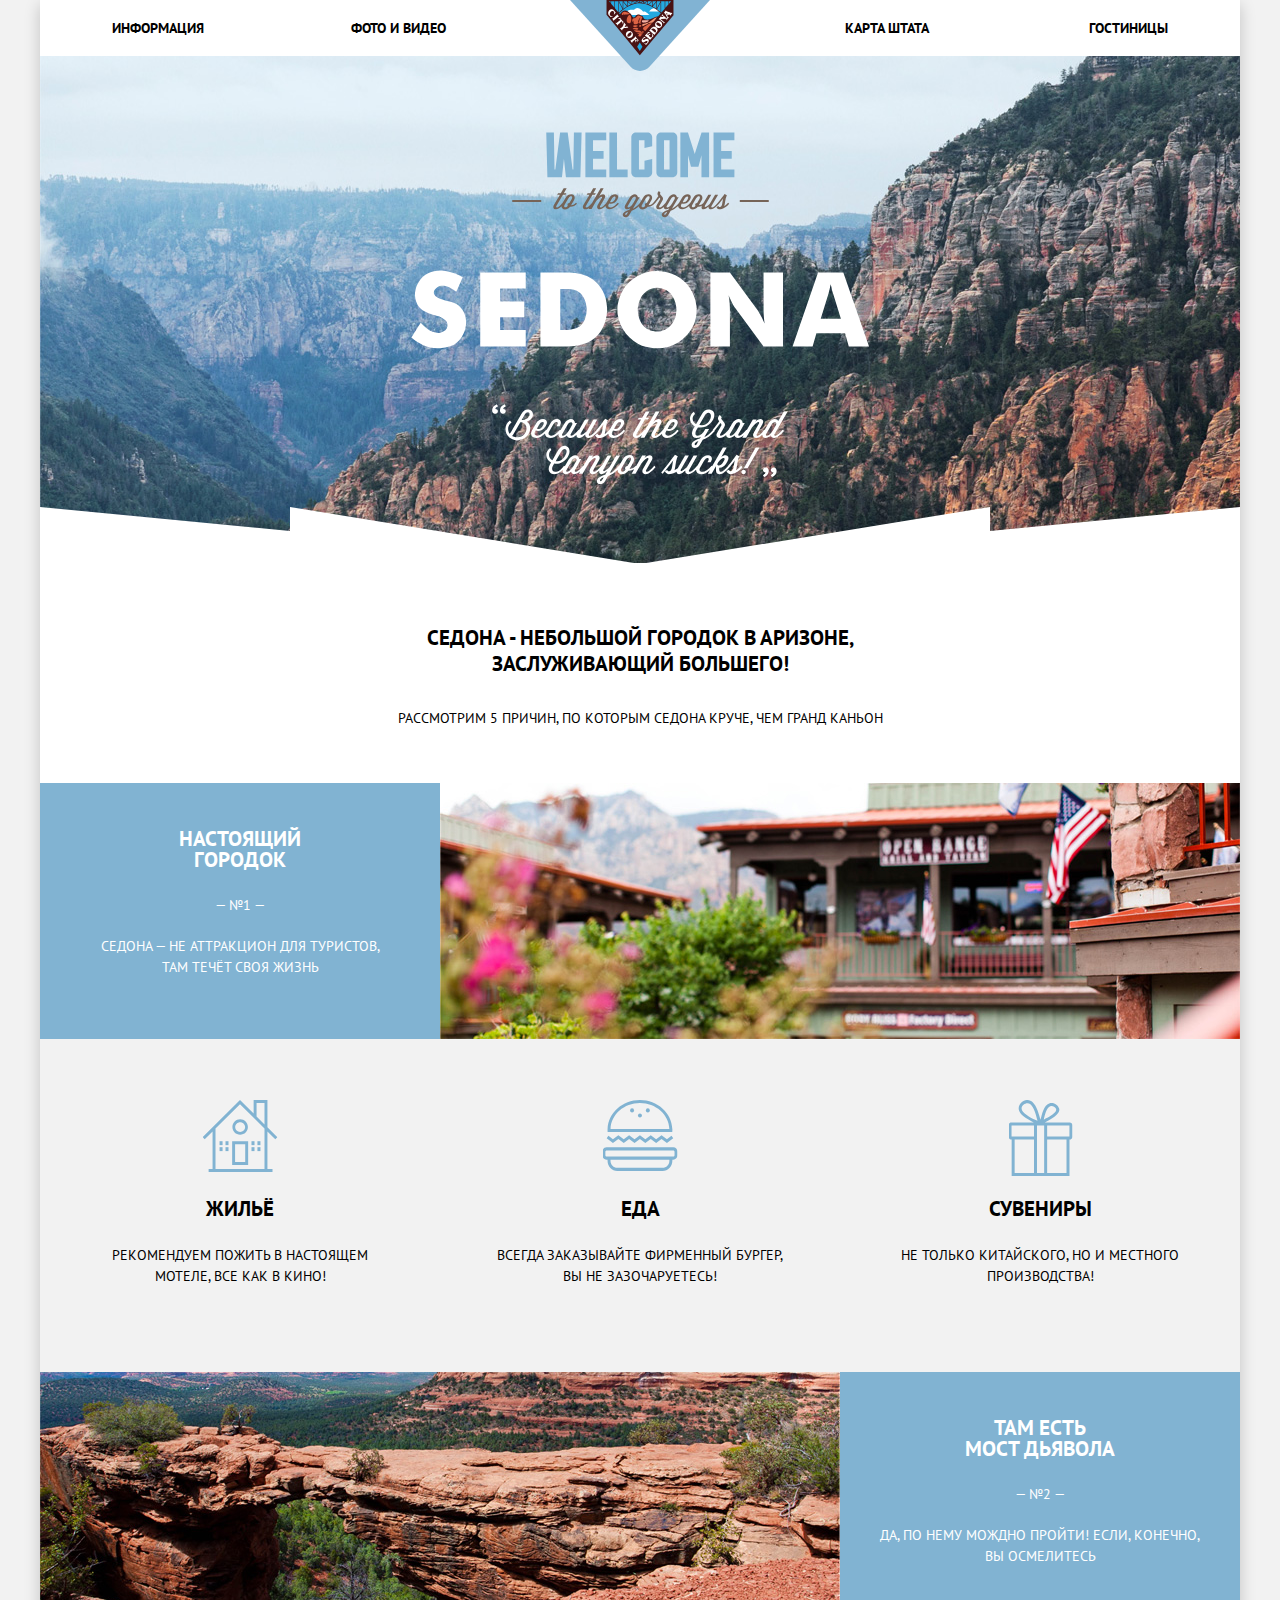
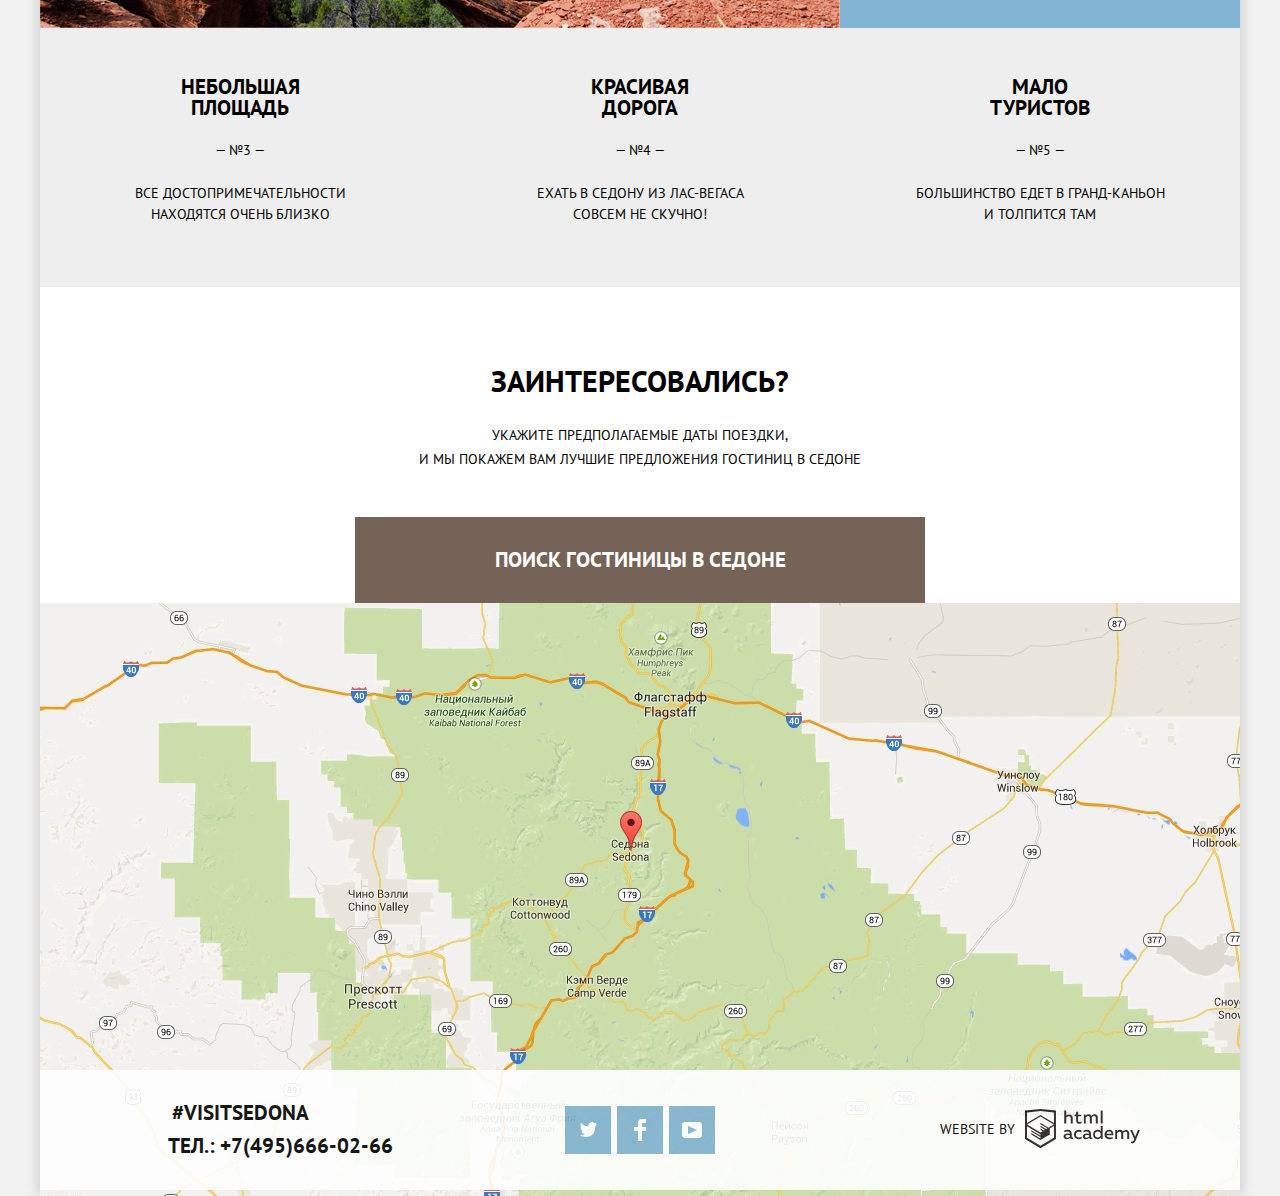
==== commit 847c7cc7: "Исправление по критериям Б11, Д25, Б12." ====
--- a/index.html
+++ b/index.html
@@ -20,7 +20,7 @@
           <li class="menu-item hotels"><a href="catalog.html">Гостиницы</a></li>
         </ul>
       </nav>
-      <a><img class="logo" src="img/logo.svg" width="140" height="71" alt="Логотип Седона">
+      <a class="logo-link"><img class="logo" src="img/logo.svg" width="140" height="71" alt="Логотип Седона">
       </a>
     </header>
     <main>
--- a/css/style-mini.css
+++ b/css/style-mini.css
@@ -1 +1 @@
-@-webkit-keyframes shake{0%,to{-webkit-transform:translateX(0);transform:translateX(0)}10%,30%,50%,70%,90%{-webkit-transform:translateX(-10px);transform:translateX(-10px)}20%,40%,60%,80%{-webkit-transform:translateX(10px);transform:translateX(10px)}}@keyframes shake{0%,to{-webkit-transform:translateX(0);transform:translateX(0)}10%,30%,50%,70%,90%{-webkit-transform:translateX(-10px);transform:translateX(-10px)}20%,40%,60%,80%{-webkit-transform:translateX(10px);transform:translateX(10px)}}.container,body{background-color:#f2f2f2}body{margin:0;padding:0;font-family:"PT Sans",Arial,sans-serif;font-size:14px;line-height:21px;font-weight:400;text-transform:uppercase}*,::after,::before,html{-webkit-box-sizing:inherit;box-sizing:inherit}html{box-sizing:border-box}.container{margin-left:auto;margin-right:auto;width:1200px;-webkit-box-shadow:0 5px 15px 0 rgba(0,1,1,.2);box-shadow:0 5px 15px 0 rgba(0,1,1,.2)}.visually-hidden{position:absolute;width:1px;height:1px;margin:-1px;border:0;padding:0;clip:rect(0 0 0 0);overflow:hidden}a{text-decoration:none}.main-header{position:relative}.menu{display:flex;-ms-flex-wrap:wrap;flex-wrap:wrap;padding-left:72px;padding-right:72px;margin:0;width:1200px;line-height:26px;font-weight:700;background-color:#fff;list-style:none}.menu-item{padding-top:15px;width:239px;height:56px}.information,.photo{text-align:left}.hotels,.map{text-align:right}.left{margin-left:auto}.logo{position:absolute;top:0;left:50%;-webkit-transform:translateX(-50%);-ms-transform:translateX(-50%);transform:translateX(-50%);display:block;width:140px;height:71px}.contacts a,.found-list h3 a,.menu a,body{color:#000}.menu a:focus,.menu a:hover{color:#81b3d2}.menu a:active{color:#000;opacity:.3}.intro{display:flex;-webkit-box-pack:center;-ms-flex-pack:center;justify-content:center;margin-bottom:-3px;padding-top:76px;height:510px;background:url(../img/intro-mask.svg) 50% 100% no-repeat,url(../img/background-photo.jpg) 0 29% no-repeat;background-color:#5496bd;background-size:auto}.intro-text{padding:62px 20px 52px;min-width:216px;text-align:center;background-color:#fff}.feature-item h3,h2{font-size:21px;font-weight:700}.intro-text p,h2{padding-left:340px;padding-right:340px;margin:0;line-height:26px}.intro-text p{padding-left:32px;padding-right:32px;margin:28px 0 0;background-color:#fff}.feature{display:flex;-ms-flex-wrap:wrap;flex-wrap:wrap;-webkit-box-pack:justify;-ms-flex-pack:justify;justify-content:space-between;margin:0;padding:0;width:auto;list-style:none}.feature-item{position:relative;text-align:center}.advantage,.feature-item-flex{display:flex;-webkit-box-pack:justify;-ms-flex-pack:justify;justify-content:space-between;width:auto}.advantage{display:-webkit-box;display:-ms-flexbox;-webkit-box-orient:vertical;-webkit-box-direction:normal;-ms-flex-direction:column;flex-direction:column;-webkit-box-pack:center;-ms-flex-pack:center;justify-content:center;padding:32px 20px 49px;width:400px;color:#fff;background-color:#81b3d2}.advantage p{padding:20px 30px 0;margin:0}.feature-item h3{margin:0 0 5px;line-height:21px}.align p{padding-right:30px;padding-left:30px;margin-top:26px;margin-bottom:0}p.advantage-position{padding-left:20px;padding-right:20px;margin:0}.align,.color{padding:159px 20px 85px;width:400px}.align::before{content:"";position:absolute;top:61px;left:50%;-webkit-transform:translateX(-50%);-ms-transform:translateX(-50%);transform:translateX(-50%);display:block;width:75px;height:76px;background-repeat:no-repeat;background-position:center top;background-size:contain}.feature-item-housing::before{background-image:url(../img/icon-home.svg)}.feature-item-food::before{background-image:url(../img/icon-food.svg)}.feature-item-gift::before{background-image:url(../img/icon-gift.svg)}.color{padding:48px 20px 62px;min-height:256px;background-color:#eee}.color p,p.search-text{padding-right:50px;padding-left:50px}.color p{margin-top:22px;margin-bottom:0}.search{padding:52px 315px 0;background-color:#fff}.search-button,h2.search-title{font-weight:700;text-align:center}h2.search-title{margin-bottom:25px;padding:0;font-size:30px;line-height:34px}p.search-text{margin:0;line-height:24px;text-align:center}.search-button{position:relative;z-index:2;display:block;padding-top:30px;padding-bottom:30px;margin-bottom:0;margin-top:46px;width:570px;font-size:21px;line-height:26px;color:#fff;background-color:#766357}.search-button:focus,.search-button:hover{color:#fff;background-color:#604e43}.search-button:active{color:#857871;background-color:#503e33}.search-form-wrapper{overflow:hidden;position:absolute;width:570px;min-height:441px}.search-form{display:block;position:absolute;z-index:1;padding:55px;width:570px;min-height:395px;font-size:14px;line-height:26px;font-weight:700;background-color:#fff;-webkit-transition:-webkit-transform .9s;-o-transition:transform .9s;transition:transform .9s;transition:transform .9s,-webkit-transform .9s}.block-noon{min-height:0;transition:min-height .9s}.block-view{min-height:441px}.search-form-none{-webkit-transform:translateY(-100%);-ms-transform:translateY(-100%);transform:translateY(-100%)}.search-form-down{-webkit-transform:translateY(0);-ms-transform:translateY(0);transform:translateY(0)}.search-form-error{-webkit-animation:shake .6s;animation:shake .6s}.search-form input{font-size:14px;font-weight:700;text-transform:uppercase}.search-date{position:relative;display:flex;-webkit-box-pack:justify;-ms-flex-pack:justify;justify-content:space-between;-webkit-box-align:center;-ms-flex-align:center;align-items:center;margin:0}.search-date label{padding-bottom:25px}.search-date input{margin:0 0 29px 17px;padding-left:15px;width:346px;height:38px;background-color:#f2f2f2;border:0;outline:0}.search-date input:hover{background-color:#ebebeb}.search-date input:focus{background-color:#fff;-webkit-box-shadow:inset 0 0 0 2px #e5e5e5;box-shadow:inset 0 0 0 2px #e5e5e5;outline:0}.search-date .calendar{position:absolute;top:27%;right:9px;-webkit-transform:translateY(-50%);-ms-transform:translateY(-50%);transform:translateY(-50%);padding:0;font-size:0;fill:#cacaca;background:0 0;border:0}.calendar:focus path,.calendar:hover path{fill:#000}.calendar:active path{fill:#81b3d2}.calendar:active,.calendar:focus{outline:0}.search-people{display:-webkit-inline-box;display:-ms-inline-flexbox;display:inline-flex;-ms-flex-pack:distribute;justify-content:space-around;margin:0}.search-people label{padding-top:9px}.search-people input{margin:0 0 0 auto;width:38px;height:38px;text-align:center;background-color:#f2f2f2;border:0;outline:0}.search-people input:hover{background-color:#ebebeb}.search-people input:focus{background-color:#fff;-webkit-box-shadow:inset 0 0 0 2px #e5e5e5;box-shadow:inset 0 0 0 2px #e5e5e5;outline:0}.search-people .adults{padding-right:41px}.search-people .children{margin-right:26px;margin-left:48px}.btn{padding:0;width:38px;height:38px;font-size:21px;line-height:26px;font-weight:700;color:#a9a9a9;background-color:#f2f2f2;border:0}.btn:focus,.btn:hover{color:#000}.btn:active{color:#81b3d2}.button-find{margin-top:56px;padding:0;width:457px;height:58px;font-size:21px;line-height:26px;font-weight:700;color:#fff;background-color:#81b3d2;border:0}.button-find:focus,.button-find:hover{background-color:#669ec0}.button-find:active{color:#88b6d1;background-color:#5496bd}.map-img-container{width:1200px;height:593px;background-image:url(../img/map.jpg);background-repeat:no-repeat;background-size:1200px 593px}.map-img{border:0}.main-footer{background-color:#fff;opacity:.9}.footer-position{margin-top:-126px}.footer-container{display:-webkit-box;display:-ms-flexbox;display:flex;-webkit-box-pack:justify;-ms-flex-pack:justify;justify-content:space-between;-webkit-box-align:center;-ms-flex-align:center;align-items:center;width:auto;height:120px}.contacts{width:400px;font-size:21px;line-height:26px;font-weight:700;text-align:center}.contacts p{margin:0 0 7px}.contacts a{padding-left:80px}.social-cells{display:-webkit-inline-box;display:-ms-inline-flexbox;display:inline-flex;-ms-flex-wrap:wrap;flex-wrap:wrap;-webkit-box-pack:center;-ms-flex-pack:center;justify-content:center;margin:0 auto;padding:0;width:400px;list-style:none}.social-cells li:not(:last-child){margin-right:6px}.social-button li:last-child{margin-right:0}.social-button{display:-webkit-box;display:-ms-flexbox;display:flex;-webkit-box-align:center;-ms-flex-align:center;align-items:center;-webkit-box-pack:center;-ms-flex-pack:center;justify-content:center;width:46px;height:48px;background-color:#81b3d2}.social-button:focus,.social-button:hover{background-color:#669ec0}.social-button:active{fill:#5496bd;background-color:#5496bd;fill-opacity:.3}.social-button:active path{fill-opacity:.3}.copyright{display:-webkit-inline-box;display:-ms-inline-flexbox;display:inline-flex;-webkit-box-pack:center;-ms-flex-pack:center;justify-content:center;-webkit-box-align:center;-ms-flex-align:center;align-items:center;width:400px}.copyright p{padding-right:10px}.html-academy{display:block;width:115px;height:41px}.html-academy:focus path,.html-academy:hover path{fill:#81b3d2}.html-academy:active path{opacity:.3}.activ-page a{color:#766357}.inner-page{background-image:url(../img/background-filter.jpg);background-position:25%;background-color:#5496bd}.filter fieldset{padding:0;margin:0;color:#fff;border:0}.filter ul{margin:22px 0 0;padding:0;list-style:none}.filter{display:-webkit-box;display:-ms-flexbox;display:flex;padding:28px 72px;width:100%;min-height:217px}.filter .filter-price{margin-left:auto}.filter .type-of-house{margin-left:127px}.infra legend,.type-of-house legend{font-size:16px;line-height:21px;font-weight:700}.filter-option{padding-left:47px}.filter-option:not(:last-child){margin-bottom:26px}.filter-option label{position:relative;margin-left:-8px;-webkit-user-select:none;-moz-user-select:none;-ms-user-select:none;user-select:none;cursor:pointer}.filter-input:focus+label::before{outline:auto}.filter-input-checkbox+label::before{content:"";position:absolute;top:0;left:-38px;width:27px;height:23px;background-image:url(../img/checkbox-off.svg);background-repeat:no-repeat;background-position:0 0;cursor:pointer}.filter-input-checkbox:checked+label::before{content:"";position:absolute;top:0;left:-38px;width:27px;height:23px;background-image:url(../img/checkbox-on.svg);background-repeat:no-repeat;background-position:0 0;cursor:pointer}.filter-input-checkbox:disabled+label::before{content:"";position:absolute;top:0;left:-38px;width:27px;height:23px;background-image:url(../img/checkbox-disabled.svg);background-repeat:no-repeat;background-position:0 0;cursor:pointer}.filter-price legend{margin-bottom:8px;font-size:16px;line-height:21px;font-weight:700}.range-number{position:relative;margin:0;width:318px;height:36px;font-size:0;border:2px solid #fff;border-radius:2px}.range-number label{display:inline-block;padding-top:3px;font-size:14px;line-height:28px;vertical-align:top;cursor:pointer}.range-number .min-price{padding-left:65px}.range-number .max-price{padding-left:76px}.range-number input{width:50px;margin:0;color:inherit;font:inherit;background:0 0;border:0}.range-number::after{content:"";position:absolute;top:50%;left:50%;width:2px;height:22px;background:#fff;-webkit-transform:translate(-50%,-50%);-ms-transform:translate(-50%,-50%);transform:translate(-50%,-50%)}.range-slider-track{position:relative;margin-top:21px;height:3px;background-color:rgba(255,255,255,.3)}.range-slider-track .bar{width:80%;height:2px;background-color:#fff}.range-slider-pin{position:absolute;top:-9px;width:20px;height:20px;background:#ababab;border:8px solid #fff;border-radius:50%;cursor:pointer}.range-slider-pin-min{left:0}.range-slider-pin-max{left:80%}.range-slider-pin:hover{background:#1c4f80}.filter-button{display:block;padding:0;margin-top:31px;margin-left:87px;margin-right:auto;width:137px;height:36px;text-align:center;text-transform:uppercase;color:#fff;border:2px solid #fff;border-radius:3px;background-color:transparent;cursor:pointer}.filter-button:focus,.filter-button:hover{color:#000;background-color:#fff;cursor:pointer}.resalts{background-color:#fff}.sorting ul{margin:0;padding:15px 0 0;list-style:none}.sorting{padding:21px 72px;border-bottom:2px solid #e5e5e5;width:100%;min-height:86px;text-transform:none}.sorting,.sorting .sorting-list-rating,.sorting-list-type{display:-webkit-box;display:-ms-flexbox;display:flex}.sorting-list-type{padding-right:11px;font-size:12px;line-height:18px;text-transform:uppercase}.sorting .sorting-list-rating{margin-left:auto}.sorting-list-type a{display:block;color:#000;opacity:.3;border-bottom:1px dashed #81b3d2}.sorting p:nth-child(1){margin:0;padding-top:10px;font-size:21px;line-height:26px;font-weight:700;text-transform:uppercase}.sorting p:nth-child(2){margin:0;padding-left:47px;padding-top:15px;font-size:12px;line-height:18px;text-transform:uppercase}a.sorting-activ,a.sorting-type{margin-right:34px}a.sorting-activ{margin-left:39px;color:#81b3d2;opacity:1;border:0}.sorting-list-type a:focus,.sorting-list-type a:hover{color:#81b3d2;opacity:1;border-bottom:1px dashed #81b3d2}.sorting-list-type a:active{color:#000;opacity:1;border:0}.rating-button,.rating-button-current{display:inline-block;text-align:center;vertical-align:middle;width:15px;height:25px}.rating-button{margin-right:5px}.rating-button path{fill:#cacaca}.rating-button:focus path,.rating-button:hover path{fill:#231f20}.rating-button-current path,.rating-button:active path{fill:#81b3d2}.found-list{margin:0;padding:0;list-style:none}.found-item p,h3{margin:0}h3{font-size:21px;line-height:26px;font-weight:700}.found-item{display:-webkit-box;display:-ms-flexbox;display:flex;-webkit-box-pack:justify;-ms-flex-pack:justify;justify-content:space-between;padding:23px 72px;width:auto;min-height:151px;border-bottom:2px solid #e5e5e5}.found-item-hotel{-webkit-box-pack:start;-ms-flex-pack:start;justify-content:start;width:600px}.found-item-hotel img{display:block;margin-top:6px}.discription,.discription-class,.found-item-hotel{display:-webkit-box;display:-ms-flexbox;display:flex}.discription{-ms-flex-wrap:wrap;flex-wrap:wrap;margin-left:30px;width:259px;min-height:90px}.discription-class{padding-top:6px;width:100%}.discription-class p:nth-child(1){margin-right:6px;width:110px}.discription-class p:nth-child(2){width:142px}.hotel:focus,.hotel:hover{color:#81b3d2}.hotel:active{color:#000;opacity:.3}.details{display:block;padding:4px 16px;margin-right:6px;margin-top:9px;height:28px;font-weight:700;color:#fff;background-color:#81b3d2}.detail:focus,.details:hover{color:#fff;background-color:#669ec0}.details:active{color:#94b9d2;background-color:#5496bd}.booking{display:block;padding:4px 18px;margin-top:9px;height:28px;font-weight:700;color:#fff;background-color:#766357}.booking:focus,.booking:hover{color:#fff;background-color:#604e43}.booking:active{color:#928a85;background-color:#503e33}p.stars{display:-webkit-box;display:-ms-flexbox;display:flex;-webkit-box-pack:end;-ms-flex-pack:end;justify-content:flex-end;margin-right:0;margin-left:auto;height:17px;background-repeat:space;background-position:right}p.stars-four,p.stars-three,p.stars-two{width:87px;height:24px;background-image:url(../img/star.svg)}p.stars-three,p.stars-two{width:65px}p.stars-two{width:42px}p.rating{padding:3px 13px;margin-left:0;margin-top:46px;color:#666;background-color:#f2f2f2}
+@-webkit-keyframes shake{0%,to{-webkit-transform:translateX(0);transform:translateX(0)}10%,30%,50%,70%,90%{-webkit-transform:translateX(-10px);transform:translateX(-10px)}20%,40%,60%,80%{-webkit-transform:translateX(10px);transform:translateX(10px)}}@keyframes shake{0%,to{-webkit-transform:translateX(0);transform:translateX(0)}10%,30%,50%,70%,90%{-webkit-transform:translateX(-10px);transform:translateX(-10px)}20%,40%,60%,80%{-webkit-transform:translateX(10px);transform:translateX(10px)}}.container,body{background-color:#f2f2f2}body{margin:0;padding:0;font-family:"PT Sans",Arial,sans-serif;font-size:14px;line-height:21px;font-weight:400;text-transform:uppercase;color:#000}*,::after,::before,html{-webkit-box-sizing:inherit;box-sizing:inherit}html{box-sizing:border-box}.container{margin-left:auto;margin-right:auto;width:1200px;-webkit-box-shadow:0 5px 15px 0 rgba(0,1,1,.2);box-shadow:0 5px 15px 0 rgba(0,1,1,.2)}.visually-hidden{position:absolute;width:1px;height:1px;margin:-1px;border:0;padding:0;clip:rect(0 0 0 0);overflow:hidden}a{text-decoration:none}.main-header{position:relative}.menu{display:flex;-ms-flex-wrap:wrap;flex-wrap:wrap;padding-left:72px;padding-right:72px;margin:0;width:1200px;line-height:26px;font-weight:700;background-color:#fff;list-style:none}.menu-item{padding-top:15px;width:239px;height:56px}.information,.photo{text-align:left}.hotels,.map{text-align:right}.left{margin-left:auto}.logo-link{position:absolute;top:0;left:50%;-webkit-transform:translateX(-50%);-ms-transform:translateX(-50%);transform:translateX(-50%);display:block;width:140px;height:71px}.filter-input:focus+label::before,.logo-link:focus{outline:auto}.contacts a,.menu a{color:#000}.menu a:focus,.menu a:hover{color:#81b3d2}.menu a:active{color:#000;opacity:.3}.intro{display:flex;-webkit-box-pack:center;-ms-flex-pack:center;justify-content:center;margin-bottom:-3px;padding-top:76px;height:510px;background:url(../img/intro-mask.svg) 50% 100% no-repeat,url(../img/background-photo.jpg) 0 29% no-repeat;background-color:#5496bd;background-size:auto}.intro-text{padding:62px 20px 52px;min-width:216px;text-align:center;background-color:#fff}.intro-text h2{padding-left:340px;padding-right:340px;margin:0;font-size:21px;line-height:26px;font-weight:700}.intro-text p{padding-left:32px;padding-right:32px;margin:28px 0 0;line-height:26px;background-color:#fff}.feature{display:flex;-ms-flex-wrap:wrap;flex-wrap:wrap;-webkit-box-pack:justify;-ms-flex-pack:justify;justify-content:space-between;margin:0;padding:0;width:auto;list-style:none}.feature-item{position:relative;text-align:center}.advantage,.feature-item-flex{display:flex;-webkit-box-pack:justify;-ms-flex-pack:justify;justify-content:space-between;width:auto}.advantage{display:-webkit-box;display:-ms-flexbox;-webkit-box-orient:vertical;-webkit-box-direction:normal;-ms-flex-direction:column;flex-direction:column;-webkit-box-pack:center;-ms-flex-pack:center;justify-content:center;padding:32px 20px 49px;width:400px;color:#fff;background-color:#81b3d2}.advantage p{padding:20px 30px 0;margin:0}.feature-item h3{margin:0 0 5px;font-size:21px;line-height:21px;font-weight:700}.align p{padding-right:30px;padding-left:30px;margin-top:26px;margin-bottom:0}p.advantage-position{padding-left:20px;padding-right:20px;margin:0}.align,.color{padding:159px 20px 85px;width:400px}.align::before{content:"";position:absolute;top:61px;left:50%;-webkit-transform:translateX(-50%);-ms-transform:translateX(-50%);transform:translateX(-50%);display:block;width:75px;height:76px;background-repeat:no-repeat;background-position:center top;background-size:contain}.feature-item-housing::before{background-image:url(../img/icon-home.svg)}.feature-item-food::before{background-image:url(../img/icon-food.svg)}.feature-item-gift::before{background-image:url(../img/icon-gift.svg)}.color{padding:48px 20px 62px;min-height:256px;background-color:#eee}.color p,p.search-text{padding-right:50px;padding-left:50px}.color p{margin-top:22px;margin-bottom:0}.search{padding:52px 315px 0;background-color:#fff}.search-button,h2.search-title{font-weight:700;text-align:center}h2.search-title{margin-bottom:25px;padding:0;font-size:30px;line-height:34px}p.search-text{margin:0;line-height:24px;text-align:center}.search-button{position:relative;z-index:2;display:block;padding-top:30px;padding-bottom:30px;margin-bottom:0;margin-top:46px;width:570px;font-size:21px;line-height:26px;color:#fff;background-color:#766357}.search-button:focus,.search-button:hover{color:#fff;background-color:#604e43}.search-button:active{color:#857871;background-color:#503e33}.search-form-wrapper{overflow:hidden;position:absolute;width:570px;min-height:441px}.search-form{display:block;position:absolute;z-index:1;padding:55px;width:570px;min-height:395px;font-size:14px;line-height:26px;font-weight:700;background-color:#fff;-webkit-transition:-webkit-transform .9s;-o-transition:transform .9s;transition:transform .9s;transition:transform .9s,-webkit-transform .9s}.block-noon{min-height:0;transition:min-height .9s}.block-view{min-height:441px}.search-form-none{-webkit-transform:translateY(-100%);-ms-transform:translateY(-100%);transform:translateY(-100%)}.search-form-down{-webkit-transform:translateY(0);-ms-transform:translateY(0);transform:translateY(0)}.search-form-error{-webkit-animation:shake .6s;animation:shake .6s}.search-form input{font-size:14px;font-weight:700;text-transform:uppercase}.search-date{position:relative;display:flex;-webkit-box-pack:justify;-ms-flex-pack:justify;justify-content:space-between;-webkit-box-align:center;-ms-flex-align:center;align-items:center;margin:0}.search-date label{padding-bottom:25px}.search-date input{margin:0 0 29px 17px;padding-left:15px;width:346px;height:38px;background-color:#f2f2f2;border:0;outline:0}.search-date input:hover{background-color:#ebebeb}.search-date input:focus{background-color:#fff;-webkit-box-shadow:inset 0 0 0 2px #e5e5e5;box-shadow:inset 0 0 0 2px #e5e5e5;outline:0}.search-date .calendar{position:absolute;top:27%;right:9px;-webkit-transform:translateY(-50%);-ms-transform:translateY(-50%);transform:translateY(-50%);padding:0;font-size:0;fill:#cacaca;background:0 0;border:0}.calendar:focus path,.calendar:hover path{fill:#000}.calendar:active path{fill:#81b3d2}.calendar:active,.calendar:focus{outline:0}.search-people{display:-webkit-inline-box;display:-ms-inline-flexbox;display:inline-flex;-ms-flex-pack:distribute;justify-content:space-around;margin:0}.search-people label{padding-top:9px}.search-people input{margin:0 0 0 auto;width:38px;height:38px;text-align:center;background-color:#f2f2f2;border:0;outline:0}.search-people input:hover{background-color:#ebebeb}.search-people input:focus{background-color:#fff;-webkit-box-shadow:inset 0 0 0 2px #e5e5e5;box-shadow:inset 0 0 0 2px #e5e5e5;outline:0}.search-people .adults{padding-right:41px}.search-people .children{margin-right:26px;margin-left:48px}.btn{padding:0;width:38px;height:38px;font-size:21px;line-height:26px;font-weight:700;color:#a9a9a9;background-color:#f2f2f2;border:0}.btn:focus,.btn:hover{color:#000}.btn:active{color:#81b3d2}.button-find{margin-top:56px;padding:0;width:457px;height:58px;font-size:21px;line-height:26px;font-weight:700;color:#fff;background-color:#81b3d2;border:0}.button-find:focus,.button-find:hover{background-color:#669ec0}.button-find:active{color:#88b6d1;background-color:#5496bd}.map-img-container{width:1200px;height:593px;background-image:url(../img/map.jpg);background-repeat:no-repeat;background-size:1200px 593px}.map-img{border:0}.main-footer{background-color:#fff;opacity:.9}.footer-position{margin-top:-126px}.footer-container{display:-webkit-box;display:-ms-flexbox;display:flex;-webkit-box-pack:justify;-ms-flex-pack:justify;justify-content:space-between;-webkit-box-align:center;-ms-flex-align:center;align-items:center;width:auto;height:120px}.contacts{width:400px;font-size:21px;line-height:26px;font-weight:700;text-align:center}.contacts p{margin:0 0 7px}.contacts a{padding-left:80px}.social-cells{display:-webkit-inline-box;display:-ms-inline-flexbox;display:inline-flex;-ms-flex-wrap:wrap;flex-wrap:wrap;-webkit-box-pack:center;-ms-flex-pack:center;justify-content:center;margin:0 auto;padding:0;width:400px;list-style:none}.social-cells li:not(:last-child){margin-right:6px}.social-button li:last-child{margin-right:0}.social-button{display:-webkit-box;display:-ms-flexbox;display:flex;-webkit-box-align:center;-ms-flex-align:center;align-items:center;-webkit-box-pack:center;-ms-flex-pack:center;justify-content:center;width:46px;height:48px;background-color:#81b3d2}.social-button:focus,.social-button:hover{background-color:#669ec0}.social-button:active{fill:#5496bd;background-color:#5496bd;fill-opacity:.3}.social-button:active path{fill-opacity:.3}.copyright{display:-webkit-inline-box;display:-ms-inline-flexbox;display:inline-flex;-webkit-box-pack:center;-ms-flex-pack:center;justify-content:center;-webkit-box-align:center;-ms-flex-align:center;align-items:center;width:400px}.copyright p{padding-right:10px}.html-academy{display:block;width:115px;height:41px}.html-academy:focus path,.html-academy:hover path{fill:#81b3d2}.html-academy:active path{opacity:.3}.activ-page a{color:#766357}.inner-page{background-image:url(../img/background-filter.jpg);background-position:25%;background-color:#5496bd}.filter fieldset{padding:0;margin:0;color:#fff;border:0}.filter ul{margin:22px 0 0;padding:0;list-style:none}.filter{display:-webkit-box;display:-ms-flexbox;display:flex;padding:28px 72px;width:100%;min-height:217px}.filter .filter-price{margin-left:auto}.filter .type-of-house{margin-left:127px}.infra legend,.type-of-house legend{font-size:16px;line-height:21px;font-weight:700}.filter-option{padding-left:47px}.filter-option:not(:last-child){margin-bottom:26px}.filter-option label{position:relative;margin-left:-8px;-webkit-user-select:none;-moz-user-select:none;-ms-user-select:none;user-select:none;cursor:pointer}.filter-input-checkbox+label::before{content:"";position:absolute;top:0;left:-38px;width:27px;height:23px;background-image:url(../img/checkbox-off.svg);background-repeat:no-repeat;background-position:0 0;cursor:pointer}.filter-input-checkbox:checked+label::before{content:"";position:absolute;top:0;left:-38px;width:27px;height:23px;background-image:url(../img/checkbox-on.svg);background-repeat:no-repeat;background-position:0 0;cursor:pointer}.filter-input-checkbox:disabled+label::before{content:"";position:absolute;top:0;left:-38px;width:27px;height:23px;background-image:url(../img/checkbox-disabled.svg);background-repeat:no-repeat;background-position:0 0;cursor:pointer}.filter-price legend{margin-bottom:8px;font-size:16px;line-height:21px;font-weight:700}.range-number{position:relative;margin:0;width:318px;height:36px;font-size:0;border:2px solid #fff;border-radius:2px}.range-number label{display:inline-block;padding-top:3px;font-size:14px;line-height:28px;vertical-align:top;cursor:pointer}.range-number .min-price{padding-left:65px}.range-number .max-price{padding-left:76px}.range-number input{width:50px;margin:0;color:inherit;font:inherit;background:0 0;border:0}.range-number::after{content:"";position:absolute;top:50%;left:50%;width:2px;height:22px;background:#fff;-webkit-transform:translate(-50%,-50%);-ms-transform:translate(-50%,-50%);transform:translate(-50%,-50%)}.range-slider-track{position:relative;margin-top:21px;height:3px;background-color:rgba(255,255,255,.3)}.range-slider-track .bar{width:80%;height:2px;background-color:#fff}.range-slider-pin{position:absolute;top:-9px;width:20px;height:20px;background:#ababab;border:8px solid #fff;border-radius:50%;cursor:pointer}.range-slider-pin-min{left:0}.range-slider-pin-max{left:80%}.range-slider-pin:hover{background:#1c4f80}.filter-button{display:block;padding:0;margin-top:31px;margin-left:87px;margin-right:auto;width:137px;height:36px;text-align:center;text-transform:uppercase;color:#fff;border:2px solid #fff;border-radius:3px;background-color:transparent;cursor:pointer}.filter-button:focus,.filter-button:hover{color:#000;background-color:#fff;cursor:pointer}.resalts{background-color:#fff}.sorting ul{margin:0;padding:15px 0 0;list-style:none}.sorting{padding:21px 72px;border-bottom:2px solid #e5e5e5;width:100%;min-height:86px;text-transform:none}.sorting,.sorting .sorting-list-rating,.sorting-list-type{display:-webkit-box;display:-ms-flexbox;display:flex}.sorting-list-type{padding-right:11px;font-size:12px;line-height:18px;text-transform:uppercase}.sorting .sorting-list-rating{margin-left:auto}.sorting-list-type a{display:block;color:#000;opacity:.3;border-bottom:1px dashed #81b3d2}.sorting p:nth-child(1){margin:0;padding-top:10px;font-size:21px;line-height:26px;font-weight:700;text-transform:uppercase}.sorting p:nth-child(2){margin:0;padding-left:47px;padding-top:15px;font-size:12px;line-height:18px;text-transform:uppercase}a.sorting-activ,a.sorting-type{margin-right:34px}a.sorting-activ{margin-left:39px;color:#81b3d2;opacity:1;border:0}.sorting-list-type a:focus,.sorting-list-type a:hover{color:#81b3d2;opacity:1;border-bottom:1px dashed #81b3d2}.sorting-list-type a:active{color:#000;opacity:1;border:0}.rating-button,.rating-button-current{display:inline-block;text-align:center;vertical-align:middle;width:15px;height:25px}.rating-button{margin-right:5px}.rating-button path{fill:#cacaca}.rating-button:focus path,.rating-button:hover path{fill:#231f20}.rating-button-current path,.rating-button:active path{fill:#81b3d2}.found-list{margin:0;padding:0;list-style:none}.found-item p,.hotel{margin:0}.hotel{font-size:21px;line-height:26px;font-weight:700}.found-item{display:-webkit-box;display:-ms-flexbox;display:flex;-webkit-box-pack:justify;-ms-flex-pack:justify;justify-content:space-between;padding:23px 72px;width:auto;min-height:151px;border-bottom:2px solid #e5e5e5}.found-item-hotel{-webkit-box-pack:start;-ms-flex-pack:start;justify-content:start;width:600px}.found-item-hotel img{display:block;margin-top:6px}.discription,.discription-class,.found-item-hotel{display:-webkit-box;display:-ms-flexbox;display:flex}.discription{-ms-flex-wrap:wrap;flex-wrap:wrap;margin-left:30px;width:259px;min-height:90px}.discription-class{padding-top:6px;width:100%}.discription-class p:nth-child(1){margin-right:6px;width:110px}.discription-class p:nth-child(2){width:142px}.hotel a{color:#000}.hotel:focus,.hotel:hover{color:#81b3d2}.hotel:active{color:#000;opacity:.3}.details{display:block;padding:4px 16px;margin-right:6px;margin-top:9px;height:28px;font-weight:700;color:#fff;background-color:#81b3d2}.detail:focus,.details:hover{color:#fff;background-color:#669ec0}.details:active{color:#94b9d2;background-color:#5496bd}.booking{display:block;padding:4px 16px;margin-top:9px;height:28px;font-weight:700;color:#fff;background-color:#766357}.booking:focus,.booking:hover{color:#fff;background-color:#604e43}.booking:active{color:#928a85;background-color:#503e33}p.stars{display:-webkit-box;display:-ms-flexbox;display:flex;-webkit-box-pack:end;-ms-flex-pack:end;justify-content:flex-end;margin-right:0;margin-left:auto;height:17px;background-repeat:space;background-position:right}p.stars-four,p.stars-three,p.stars-two{width:87px;height:24px;background-image:url(../img/star.svg)}p.stars-three,p.stars-two{width:65px}p.stars-two{width:42px}p.rating{padding:3px 13px;margin-left:0;margin-top:46px;color:#666;background-color:#f2f2f2}
